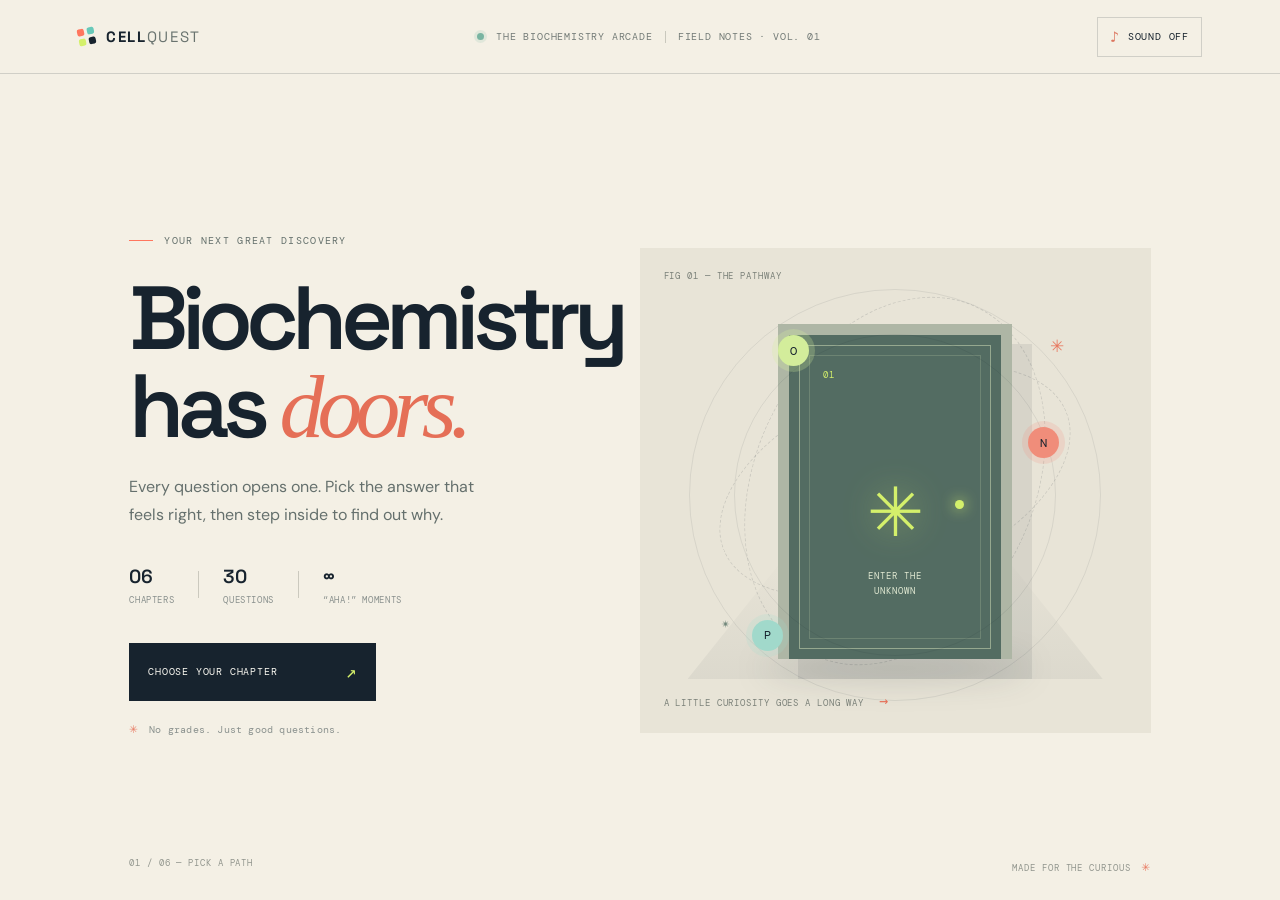
==== index.html @ 9576cbdf "Save source and v2 conversation for issue #2 Run: 42951368210 Generation: 42951368210-1794368423934" ====
<!doctype html>
<html lang="en">
<head>
  <meta charset="utf-8">
  <meta name="viewport" content="width=device-width, initial-scale=1">
  <meta name="theme-color" content="#101a27">
  <link rel="icon" href="data:,">
  <meta name="description" content="A playful, door-by-door biochemistry adventure. Learn the why behind every answer.">
  <title>Cell Quest — Biochemistry, one door at a time</title>
  <link rel="preconnect" href="https://fonts.googleapis.com">
  <link rel="preconnect" href="https://fonts.gstatic.com" crossorigin>
  <link href="https://fonts.googleapis.com/css2?family=DM+Mono:wght@400;500&family=DM+Sans:wght@400;500;600;700;800&family=Space+Grotesk:wght@400;500;600;700&display=swap" rel="stylesheet">
  <link rel="stylesheet" href="styles.css">
</head>
<body>
  <div class="app-shell">
    <header class="topbar">
      <a class="brand" href="#" aria-label="Cell Quest home" id="home-link"><span class="brand-mark"><span></span><span></span><span></span><span></span></span><span>CELL<span class="brand-light">QUEST</span></span></a>
      <div class="top-meta"><span class="live-dot"></span><span>THE BIOCHEMISTRY ARCADE</span><span class="meta-divider"></span><span>FIELD NOTES · VOL. 01</span></div>
      <button class="sound-toggle" id="sound-toggle" aria-label="Toggle sound effects" title="Toggle sound effects"><span class="sound-icon">♪</span><span class="sound-label">SOUND OFF</span></button>
    </header>

    <main id="app">
      <section class="welcome-screen" id="welcome-screen">
        <div class="welcome-copy">
          <div class="eyebrow"><span class="eyebrow-line"></span> YOUR NEXT GREAT DISCOVERY</div>
          <h1>Biochemistry<br>has <span class="italic-word">doors.</span></h1>
          <p class="welcome-lede">Every question opens one. Pick the answer that feels right, then step inside to find out why.</p>
          <div class="welcome-facts"><div><strong>06</strong><span>CHAPTERS</span></div><i></i><div><strong>30</strong><span>QUESTIONS</span></div><i></i><div><strong>∞</strong><span>“AHA!” MOMENTS</span></div></div>
          <button class="primary-button" id="start-button"><span>CHOOSE YOUR CHAPTER</span><span class="button-arrow">↗</span></button>
          <div class="tiny-note"><span>✳</span> No grades. Just good questions.</div>
        </div>
        <div class="welcome-art" aria-label="Illustration of glowing biochemical doors">
          <div class="art-label art-label-top">FIG 01 — THE PATHWAY</div>
          <div class="orbit orbit-one"></div><div class="orbit orbit-two"></div><div class="molecule molecule-a">O</div><div class="molecule molecule-b">N</div><div class="molecule molecule-c">P</div>
          <div class="door-scene"><div class="scene-floor"></div><div class="hero-door"><div class="door-inner"><div class="door-panel"><span class="door-number">01</span><span class="door-glyph">✳</span><span class="door-caption">ENTER THE<br>UNKNOWN</span><span class="door-handle"></span></div></div></div><div class="door-shadow"></div></div>
          <div class="art-label art-label-bottom">A LITTLE CURIOSITY GOES A LONG WAY <span>→</span></div>
          <span class="art-star star-one">✳</span><span class="art-star star-two">✴</span>
        </div>
        <div class="welcome-footer"><span>01 / 06 — PICK A PATH</span><span>MADE FOR THE CURIOUS <span class="footer-spark">✳</span></span></div>
      </section>

      <section class="game-screen hidden" id="game-screen">
        <aside class="sidebar">
          <button class="back-button" id="back-button"><span>←</span> ALL CHAPTERS</button>
          <div class="chapter-label">YOUR CURRENT EXPEDITION</div>
          <div class="chapter-name" id="chapter-name">Foundations</div>
          <div class="chapter-index" id="chapter-index">CHAPTER 01</div>
          <div class="sidebar-rule"></div>
          <div class="progress-heading"><span>FIELD PROGRESS</span><span id="progress-count">01 / 05</span></div>
          <div class="progress-track"><div id="progress-fill"></div></div>
          <div class="progress-dots" id="progress-dots"></div>
          <div class="sidebar-bottom"><div class="streak-badge"><span class="streak-icon">✳</span><div><span class="streak-number" id="streak-count">0</span><span class="streak-caption">DOOR STREAK</span></div></div><div class="sidebar-tip"><span class="tip-star">✦</span><p>Wrong turns are still part of the map.</p></div><div class="chapter-switch"><span>CHANGE CHAPTER</span><button id="chapter-switch-button">↗</button></div></div>
        </aside>

        <div class="game-main">
          <div class="game-topline"><div><span class="breadcrumb-muted">EXPEDITION</span><span class="crumb-slash">/</span><span id="crumb-chapter">FOUNDATIONS</span></div><div class="score-pill"><span class="score-star">✳</span><span id="score-count">0</span><span class="score-label">DISCOVERIES</span></div></div>
          <div class="question-area">
            <div class="question-kicker"><span class="question-number" id="question-number">QUESTION 01</span><span class="kicker-dash"></span><span class="question-topic" id="question-topic">THE BUILDING BLOCKS</span></div>
            <h2 class="question-text" id="question-text"></h2>
            <div class="instruction"><span class="instruction-icon">↳</span> Pick a door. The answer is waiting inside.</div>
          </div>
          <div class="doors-grid" id="doors-grid"></div>
          <div class="game-foot"><span>TRUST YOUR INSTINCTS. THEN LEARN THE WHY.</span><span>◈ &nbsp; BIOCHEMISTRY, UNLOCKED</span></div>
        </div>
      </section>

      <section class="chapter-screen hidden" id="chapter-screen">
        <div class="chapter-screen-head"><button class="back-button" id="home-button"><span>←</span> BACK TO HOME</button><div class="eyebrow"><span class="eyebrow-line"></span> SIX PATHWAYS INTO THE CELL</div><h2>Where to<br><span class="italic-word">begin?</span></h2><p>Choose a chapter. Every door has something to teach you.</p></div>
        <div class="chapter-grid" id="chapter-grid"></div>
        <div class="chapter-screen-footer"><span>01—06 / YOUR BIOCHEMISTRY FIELD GUIDE</span><span>✳ TAKE THE SCENIC ROUTE</span></div>
      </section>

      <div class="modal-backdrop hidden" id="feedback-modal" role="dialog" aria-modal="true" aria-labelledby="feedback-title">
        <div class="feedback-card" id="feedback-card">
          <div class="feedback-top"><span class="feedback-status" id="feedback-status">DOOR OPENED</span><button class="modal-close" id="modal-close" aria-label="Close explanation">×</button></div>
          <div class="feedback-symbol" id="feedback-symbol">✳</div>
          <div class="feedback-choice" id="feedback-choice"></div>
          <h2 id="feedback-title">You found it.</h2>
          <p class="feedback-explanation" id="feedback-explanation"></p>
          <div class="analogy-box hidden" id="analogy-box"><div class="analogy-heading"><span>✎</span> MAKE IT MAKE SENSE</div><p id="analogy-prompt">Before you move on, connect this idea to something you already know.</p><label for="analogy-input">YOUR ANALOGY</label><textarea id="analogy-input" rows="3" maxlength="280" placeholder="It's a little like…" autocomplete="off"></textarea><div class="analogy-bottom"><span id="analogy-hint">A comparison in your own words (at least 12 characters).</span><span id="char-count">0 / 280</span></div><div class="analogy-error hidden" id="analogy-error">Add a little more detail to your analogy before continuing.</div><button class="analogy-submit" id="analogy-submit">LOCK IN MY ANALOGY <span>↗</span></button></div>
          <div class="feedback-actions" id="feedback-actions"><button class="continue-button" id="continue-button">NEXT QUESTION <span>→</span></button><button class="review-button" id="review-button">REVISIT THIS QUESTION</button></div>
        </div>
      </div>
      <section class="complete-screen hidden" id="complete-screen"><div class="complete-card"><div class="complete-ornament">✳</div><div class="eyebrow"><span class="eyebrow-line"></span> EXPEDITION COMPLETE</div><h2>Look at you,<br><span class="italic-word">cell explorer.</span></h2><p id="complete-message">You made it through every door.</p><div class="complete-stats"><div><strong id="final-score">0/5</strong><span>FIRST-TRY FINDS</span></div><i></i><div><strong id="final-streak">0</strong><span>BEST STREAK</span></div></div><button class="primary-button" id="replay-button"><span>EXPLORE THIS CHAPTER AGAIN</span><span class="button-arrow">↗</span></button><button class="review-button complete-chapters" id="complete-chapters">PICK ANOTHER CHAPTER</button></div><div class="complete-decoration"><div class="complete-ring ring-a"></div><div class="complete-ring ring-b"></div><span>ATP</span><span>H₂O</span><span>✦</span></div></section>
    </main>
  </div>
  <script src="game.js"></script>
</body>
</html>
---- styles.css ----
@import url('https://fonts.googleapis.com/css2?family=DM+Mono:wght@400;500&family=DM+Sans:wght@400;500;600;700;800&family=Space+Grotesk:wght@400;500;600;700&display=swap');
:root{--ink:#17232e;--navy:#101a27;--cream:#f4f0e5;--paper:#fbf9f2;--muted:#8a918e;--lime:#d4f06b;--coral:#ff765e;--teal:#68c9b9;--line:rgba(23,35,46,.16);--mono:'DM Mono',monospace;--display:'Space Grotesk',sans-serif;--body:'DM Sans',sans-serif}
*{box-sizing:border-box}html{min-height:100%;background:var(--navy)}body{margin:0;min-height:100vh;background:var(--cream);color:var(--ink);font-family:var(--body);-webkit-font-smoothing:antialiased}.app-shell{max-width:1600px;min-height:100vh;margin:0 auto;background:var(--cream);overflow:hidden;position:relative}.topbar{height:74px;padding:0 6.1%;display:flex;align-items:center;justify-content:space-between;border-bottom:1px solid var(--line);position:relative;z-index:4}.brand{display:flex;align-items:center;gap:11px;text-decoration:none;color:var(--ink);font:700 15px var(--display);letter-spacing:.11em}.brand-light{font-weight:400;color:#69736f}.brand-mark{display:grid;grid-template-columns:repeat(2,7px);grid-template-rows:repeat(2,7px);gap:3px;transform:rotate(-12deg)}.brand-mark span{background:var(--coral);border-radius:2px}.brand-mark span:nth-child(2){background:var(--teal)}.brand-mark span:nth-child(3){background:var(--lime)}.brand-mark span:nth-child(4){background:var(--ink)}.top-meta,.sound-toggle{font:10px var(--mono);letter-spacing:.08em;color:#737b77}.top-meta{display:flex;align-items:center;gap:12px}.live-dot{height:7px;width:7px;border-radius:50%;background:#79b4a1;box-shadow:0 0 0 3px rgba(121,180,161,.16)}.meta-divider{height:12px;border-left:1px solid #c9c8bd}.sound-toggle{border:1px solid var(--line);background:transparent;padding:9px 12px;display:flex;gap:8px;align-items:center;color:var(--ink);cursor:pointer}.sound-icon{font-size:15px;color:#dc765f}.hidden{display:none!important}.welcome-screen{min-height:calc(100vh - 74px);padding:75px 10.1% 68px;display:grid;grid-template-columns:1fr 1.05fr;align-items:center;position:relative}.welcome-copy{padding:0 0 10px 0;z-index:2}.eyebrow{font:10px var(--mono);letter-spacing:.13em;color:#64706c;display:flex;align-items:center;gap:11px}.eyebrow-line{width:24px;border-top:1px solid var(--coral)}h1,.chapter-screen-head h2,.complete-card h2{font:600 clamp(56px,7vw,94px)/.98 var(--display);letter-spacing:-.075em;margin:28px 0 22px;color:var(--ink)}.italic-word{font-family:Georgia,serif;font-weight:400;font-style:italic;letter-spacing:-.075em;color:#e56f57}.welcome-lede{font-size:16px;line-height:1.75;color:#65706d;max-width:370px;margin:0 0 32px}.welcome-facts{display:flex;align-items:center;gap:24px;margin:35px 0 37px}.welcome-facts div{display:flex;flex-direction:column;gap:5px}.welcome-facts strong{font:600 19px var(--display);letter-spacing:-.04em}.welcome-facts span{font:9px var(--mono);letter-spacing:.07em;color:#8a918e}.welcome-facts i,.complete-stats i{height:27px;border-left:1px solid #cbc9be}.primary-button{display:flex;justify-content:space-between;align-items:center;gap:34px;background:var(--ink);color:var(--paper);border:0;min-width:247px;padding:17px 19px;font:10px var(--mono);letter-spacing:.08em;cursor:pointer;transition:background .2s,transform .2s}.primary-button:hover{background:#30434a;transform:translateY(-2px)}.button-arrow{font-size:18px;color:var(--lime)}.tiny-note{font:10px var(--mono);letter-spacing:.02em;color:#8a918e;margin-top:18px}.tiny-note span{color:#e77b64;font-size:14px;margin-right:5px}.welcome-art{height:485px;position:relative;background:#e8e4d7;margin-left:12px;overflow:hidden}.welcome-art:before,.welcome-art:after{content:'';position:absolute;border:1px solid rgba(23,35,46,.08);border-radius:50%;width:410px;height:410px;left:50%;top:51%;transform:translate(-50%,-50%)}.welcome-art:after{width:320px;height:320px}.art-label{position:absolute;font:9px var(--mono);letter-spacing:.1em;color:#7b8179;z-index:2}.art-label-top{top:22px;left:24px}.art-label-bottom{bottom:22px;left:24px}.art-label-bottom span{color:#e56f57;font-size:15px;padding-left:9px}.door-scene{position:absolute;inset:45px 30px 52px;display:flex;align-items:center;justify-content:center;perspective:900px}.scene-floor{position:absolute;bottom:2px;left:4%;right:4%;height:130px;background:linear-gradient(180deg,rgba(23,35,46,0),rgba(23,35,46,.06));clip-path:polygon(25% 0,75% 0,100% 100%,0 100%)}.hero-door{height:335px;width:234px;background:#aeb6a5;padding:11px 11px 0;position:relative;z-index:1;box-shadow:20px 20px 0 rgba(23,35,46,.08);transform:translateY(4px)}.door-inner{height:100%;padding:10px;background:#536c62}.door-panel{height:100%;border:1px solid rgba(226,237,196,.46);display:flex;align-items:center;flex-direction:column;position:relative;color:var(--lime);padding:23px}.door-panel:before{content:'';position:absolute;inset:9px;border:1px solid rgba(226,237,196,.18)}.door-number,.door-caption{font:9px var(--mono);letter-spacing:.12em;position:relative}.door-number{align-self:flex-start}.door-glyph{font:68px Georgia,serif;color:#d4f06b;margin:auto 0 16px;text-shadow:0 0 35px rgba(212,240,107,.46)}.door-caption{text-align:center;line-height:1.7;color:#e1e9d2;margin-bottom:25px}.door-handle{height:9px;width:9px;border-radius:50%;background:#d4f06b;position:absolute;right:26px;top:51%;box-shadow:0 0 14px #d4f06b}.door-shadow{position:absolute;z-index:0;height:20px;width:270px;bottom:3px;background:rgba(27,42,45,.2);filter:blur(16px);border-radius:50%}.orbit{position:absolute;border:1px dashed rgba(23,35,46,.13);width:370px;height:200px;border-radius:50%;left:50%;top:48%;transform:translate(-50%,-50%) rotate(-22deg)}.orbit-two{width:280px;height:385px;transform:translate(-50%,-50%) rotate(25deg)}.molecule{position:absolute;border-radius:50%;height:31px;width:31px;display:grid;place-items:center;font:12px var(--mono);color:var(--ink);z-index:2;background:#d3ed9b;box-shadow:0 0 0 6px rgba(211,237,155,.25)}.molecule-a{top:18%;left:27%}.molecule-b{right:18%;top:37%;background:#f08d7a;box-shadow:0 0 0 6px rgba(240,141,122,.19)}.molecule-c{bottom:17%;left:22%;background:#a1d9cb;box-shadow:0 0 0 6px rgba(161,217,203,.2)}.art-star{position:absolute;color:#e87860;font-size:17px}.star-one{right:17%;top:18%}.star-two{left:16%;bottom:21%;font-size:11px;color:#70867a}.welcome-footer{position:absolute;bottom:25px;left:10.1%;right:10.1%;display:flex;justify-content:space-between;color:#92968e;font:9px var(--mono);letter-spacing:.1em}.footer-spark{color:#e87860;font-size:14px;margin-left:5px}
/* chapter picker */
.chapter-screen{min-height:calc(100vh - 74px);padding:54px 10.1% 42px;position:relative}.chapter-screen-head .back-button{margin-bottom:30px}.chapter-screen-head h2{font-size:65px;margin:21px 0 12px}.chapter-screen-head>p{margin:0;color:#77807b;font-size:14px}.chapter-grid{display:grid;grid-template-columns:repeat(3,1fr);gap:13px;margin:39px 0 64px}.chapter-card{position:relative;text-align:left;border:1px solid #d5d3c8;background:#f9f7ef;padding:21px 20px 19px;min-height:158px;cursor:pointer;color:var(--ink);transition:transform .2s,border-color .2s,background .2s}.chapter-card:hover{transform:translateY(-4px);border-color:#87988a;background:white}.chapter-card-top{display:flex;justify-content:space-between;align-items:center;font:9px var(--mono);letter-spacing:.1em;color:#929890}.chapter-card-icon{height:29px;width:29px;display:grid;place-items:center;background:#e9e9d3;color:#526c60;border-radius:50%;font-size:15px}.chapter-card:nth-child(2n) .chapter-card-icon{background:#f3e0d8;color:#cb6e57}.chapter-card h3{font:600 19px var(--display);letter-spacing:-.04em;margin:17px 0 5px}.chapter-card p{font-size:11px;color:#858b83;margin:0}.chapter-card-arrow{position:absolute;right:18px;bottom:17px;font-size:17px;color:#dc765f}.chapter-screen-footer{position:absolute;bottom:23px;left:10.1%;right:10.1%;display:flex;justify-content:space-between;font:9px var(--mono);letter-spacing:.09em;color:#92968e}
/* gameplay */
.game-screen{min-height:calc(100vh - 74px);display:grid;grid-template-columns:242px 1fr}.sidebar{background:#e8e4d8;padding:26px 23px 20px 34px;display:flex;flex-direction:column;min-height:calc(100vh - 74px);position:relative}.back-button{display:flex;align-items:center;gap:9px;border:0;background:transparent;padding:0;color:#80867e;font:9px var(--mono);letter-spacing:.08em;cursor:pointer;width:max-content}.back-button:hover{color:var(--ink)}.back-button span{font-size:16px;color:#e2765f}.chapter-label{font:9px var(--mono);letter-spacing:.09em;color:#93978d;margin-top:57px}.chapter-name{font:600 24px/1.1 var(--display);letter-spacing:-.05em;margin-top:8px}.chapter-index{font:9px var(--mono);letter-spacing:.1em;color:#9a9e94;margin-top:9px}.sidebar-rule{border-top:1px solid #ceccc0;margin:29px 0 24px}.progress-heading{display:flex;justify-content:space-between;font:9px var(--mono);letter-spacing:.06em;color:#898f85}.progress-heading span:last-child{color:#39473e}.progress-track{height:4px;background:#d5d4c8;margin-top:13px;overflow:hidden}.progress-track>div{height:100%;background:#81a189;width:20%;transition:width .35s}.progress-dots{display:flex;justify-content:space-between;margin-top:10px}.progress-dots span{height:5px;width:5px;border:1px solid #aeb1a6;border-radius:50%}.progress-dots span.done{background:#80a088;border-color:#80a088}.sidebar-bottom{margin-top:auto}.streak-badge{display:flex;align-items:center;gap:11px}.streak-icon{font-size:22px;color:#df775d}.streak-badge div{display:flex;align-items:baseline;gap:7px}.streak-number{font:600 18px var(--display)}.streak-caption{font:8px var(--mono);letter-spacing:.08em;color:#92968c}.sidebar-tip{background:#dedfd0;padding:13px 13px 12px;margin:19px 0 22px;display:flex;gap:10px;align-items:flex-start}.tip-star{color:#e4775d;font-size:15px}.sidebar-tip p{font-size:11px;line-height:1.55;color:#707a70;margin:0}.chapter-switch{padding-top:13px;border-top:1px solid #ceccc0;display:flex;justify-content:space-between;align-items:center;font:8px var(--mono);letter-spacing:.08em;color:#8c9188}.chapter-switch button{height:25px;width:25px;border:1px solid #c8c8bc;background:transparent;color:#db745e;cursor:pointer;font-size:15px}.game-main{padding:25px 6.7% 18px;display:flex;flex-direction:column;min-width:0}.game-topline{display:flex;justify-content:space-between;align-items:center;font:9px var(--mono);letter-spacing:.1em;color:#8e938a}.breadcrumb-muted{color:#a1a39a}.crumb-slash{margin:0 10px;color:#c5c3b9}.game-topline #crumb-chapter{color:#4d5b52}.score-pill{border:1px solid #d9d7cc;padding:8px 11px;display:flex;align-items:center;gap:6px;color:var(--ink)}.score-star{color:#df765e;font-size:12px}.score-label{font-size:8px;color:#8a9088;margin-left:3px}.question-area{margin:39px 0 22px}.question-kicker{display:flex;align-items:center;gap:10px;font:9px var(--mono);letter-spacing:.11em;color:#8c9389}.question-number{color:#df765e}.kicker-dash{width:20px;border-top:1px solid #c4c3b9}.question-text{font:600 clamp(24px,3vw,37px)/1.2 var(--display);letter-spacing:-.055em;max-width:700px;margin:14px 0 10px}.instruction{color:#8a9187;font-size:12px}.instruction-icon{font-size:17px;color:#d7735c;padding-right:6px}.doors-grid{display:grid;grid-template-columns:repeat(4,minmax(120px,1fr));gap:13px;margin:auto 0 22px;min-height:257px}.answer-door{border:1px solid #d6d3c8;background:#eeece2;position:relative;display:flex;flex-direction:column;align-items:center;padding:12px 9px 12px;cursor:pointer;color:var(--ink);text-align:center;transition:transform .18s,border .18s,background .18s;overflow:hidden}.answer-door:hover{transform:translateY(-5px);border-color:#799182;background:#e7e9dc}.answer-door:focus-visible,.chapter-card:focus-visible,.primary-button:focus-visible{outline:2px solid #55796a;outline-offset:3px}.door-number-small{align-self:flex-start;color:#999d92;font:9px var(--mono);letter-spacing:.08em;z-index:1}.door-arch{position:relative;margin:15px auto 0;width:min(100%,117px);height:160px;background:#d4d8c6;border:1px solid #aab5a1;border-bottom:0;border-radius:65px 65px 0 0;display:flex;justify-content:center;align-items:flex-start;transition:background .18s}.answer-door:nth-child(2) .door-arch{background:#ead6cb;border-color:#d8b8a8}.answer-door:nth-child(3) .door-arch{background:#c9ddd5;border-color:#a5c4b5}.answer-door:nth-child(4) .door-arch{background:#d8d4e4;border-color:#bbb4ce}.door-arch:before{content:'';position:absolute;left:8px;right:8px;top:8px;bottom:0;border:1px solid rgba(45,68,59,.18);border-bottom:0;border-radius:55px 55px 0 0}.door-arch:after{content:'';position:absolute;width:7px;height:7px;right:13px;top:56%;background:#7c927e;border-radius:50%}.answer-door:nth-child(2) .door-arch:after{background:#bb765f}.answer-door:nth-child(3) .door-arch:after{background:#548d7c}.answer-door:nth-child(4) .door-arch:after{background:#8c79a5}.door-glyph-small{font:32px Georgia,serif;margin-top:27px;color:#637c69}.answer-door:nth-child(2) .door-glyph-small{color:#c77a60}.answer-door:nth-child(3) .door-glyph-small{color:#4e8979}.answer-door:nth-child(4) .door-glyph-small{color:#82749b}.door-answer{font:600 12px/1.4 var(--body);letter-spacing:-.01em;max-width:140px;margin:12px 0 0;min-height:35px;z-index:1}.door-enter{position:absolute;bottom:8px;font:8px var(--mono);letter-spacing:.09em;color:#a1a398;opacity:0;transform:translateY(3px);transition:.18s}.answer-door:hover .door-enter{opacity:1;transform:translateY(0)}.game-foot{display:flex;justify-content:space-between;border-top:1px solid #d7d4c8;padding-top:13px;color:#989b91;font:8px var(--mono);letter-spacing:.09em}
/* feedback */
.modal-backdrop{position:fixed;inset:0;background:rgba(14,24,34,.68);z-index:10;display:flex;align-items:center;justify-content:center;padding:20px;backdrop-filter:blur(5px)}.feedback-card{background:var(--paper);width:min(510px,100%);max-height:92vh;overflow-y:auto;padding:27px 33px 28px;position:relative;box-shadow:0 22px 80px rgba(0,0,0,.24);animation:pop-in .25s ease-out}.feedback-card:before{content:'';position:absolute;left:0;top:0;width:4px;height:100%;background:var(--teal)}.feedback-card.is-wrong:before{background:var(--coral)}@keyframes pop-in{from{transform:translateY(12px);opacity:0}to{transform:translateY(0);opacity:1}}.feedback-top{display:flex;justify-content:space-between;align-items:center}.feedback-status{font:9px var(--mono);letter-spacing:.11em;color:#58947e}.is-wrong .feedback-status{color:#db765e}.modal-close{border:0;background:transparent;font-size:25px;color:#9da099;cursor:pointer}.feedback-symbol{font-size:31px;color:#63a68e;margin:16px 0 3px}.is-wrong .feedback-symbol{color:#e2775e}.feedback-choice{font:9px var(--mono);letter-spacing:.08em;color:#90958c}.feedback-card h2{font:600 32px var(--display);letter-spacing:-.055em;margin:8px 0 10px}.feedback-explanation{font-size:13px;line-height:1.7;color:#65716a;margin:0}.analogy-box{margin-top:20px;padding:15px;background:#f0ede2;border:1px solid #e0ddd0}.analogy-heading{font:9px var(--mono);letter-spacing:.1em;color:#dc765e}.analogy-heading span{font-size:15px;margin-right:5px}.analogy-box>p{font-size:11px;line-height:1.5;color:#777e75;margin:8px 0 13px}.analogy-box label{display:block;font:8px var(--mono);letter-spacing:.1em;color:#8d9187;margin-bottom:6px}.analogy-box textarea{resize:vertical;min-height:68px;width:100%;background:#fbfaf4;border:1px solid #d8d5ca;padding:10px;font:12px/1.5 var(--body);color:var(--ink);outline:none}.analogy-box textarea:focus{border-color:#759582}.analogy-bottom{display:flex;justify-content:space-between;margin-top:5px;color:#9a9d94;font:8px var(--mono)}.analogy-error{font-size:10px;color:#c35d4c;margin-top:7px}.analogy-submit{width:100%;margin-top:13px;background:var(--ink);color:white;border:0;padding:12px;text-align:left;display:flex;justify-content:space-between;font:9px var(--mono);letter-spacing:.08em;cursor:pointer}.analogy-submit span{color:var(--lime);font-size:15px}.feedback-actions{margin-top:22px;display:flex;align-items:center;justify-content:space-between;gap:12px}.continue-button{border:0;background:var(--ink);color:white;padding:13px 17px;font:9px var(--mono);letter-spacing:.08em;cursor:pointer}.continue-button span{color:var(--lime);font-size:14px;margin-left:12px}.review-button{border:0;background:transparent;color:#969a91;font:8px var(--mono);letter-spacing:.07em;cursor:pointer}.review-button:hover{color:#3f594d}
/* completion */
.complete-screen{min-height:calc(100vh - 74px);padding:40px 10%;display:flex;align-items:center;justify-content:center;position:relative;overflow:hidden}.complete-card{position:relative;z-index:1;text-align:center;max-width:500px}.complete-ornament{height:46px;width:46px;border:1px solid #c6d3a8;border-radius:50%;display:grid;place-items:center;color:#779474;margin:0 auto 25px;font-size:22px}.complete-card .eyebrow{justify-content:center}.complete-card h2{font-size:64px;margin:21px 0 13px}.complete-card>p{color:#78817a;font-size:14px}.complete-stats{display:flex;align-items:center;justify-content:center;gap:29px;margin:30px 0}.complete-stats div{display:flex;flex-direction:column;gap:6px}.complete-stats strong{font:600 25px var(--display)}.complete-stats span{font:8px var(--mono);letter-spacing:.08em;color:#92968e}.complete-stats i{height:34px}.complete-card .primary-button{margin:0 auto}.complete-chapters{margin-top:17px}.complete-decoration{position:absolute;inset:0;pointer-events:none;color:#b9c9b2}.complete-ring{position:absolute;border:1px solid rgba(113,148,123,.15);border-radius:50%;width:430px;height:430px;left:50%;top:50%;transform:translate(-50%,-50%)}.ring-b{width:580px;height:580px;border-style:dashed}.complete-decoration>span{position:absolute;font:11px var(--mono);color:#94a28e}.complete-decoration>span:nth-of-type(1){top:24%;left:25%}.complete-decoration>span:nth-of-type(2){right:24%;top:34%}.complete-decoration>span:nth-of-type(3){right:28%;bottom:22%;color:#e2775e}
@media(max-width:900px){.welcome-screen{padding-left:7%;padding-right:7%;grid-template-columns:.94fr 1fr}.welcome-art{height:420px}.topbar{padding:0 5%}.game-screen{grid-template-columns:205px 1fr}.sidebar{padding-left:23px;padding-right:18px}.game-main{padding-left:4%;padding-right:4%}.doors-grid{gap:8px}.door-arch{height:140px}.door-answer{font-size:11px}.chapter-screen{padding-left:7%;padding-right:7%}}
@media(max-width:650px){.topbar{height:60px;padding:0 19px}.top-meta{display:none}.brand{font-size:13px}.sound-toggle{padding:7px 9px}.welcome-screen{min-height:calc(100svh - 60px);padding:47px 23px 64px;display:flex;flex-direction:column;align-items:stretch;justify-content:center}.welcome-copy{padding:0}.eyebrow{font-size:8px}.welcome-copy h1{font-size:58px;margin:20px 0 14px}.welcome-lede{font-size:14px;margin-bottom:21px;max-width:350px}.welcome-facts{margin:22px 0;gap:17px}.welcome-facts strong{font-size:16px}.welcome-facts span{font-size:7px}.welcome-facts i{height:23px}.primary-button{min-width:230px;padding:15px}.tiny-note{margin-top:12px}.welcome-art{height:265px;margin:30px 0 0}.welcome-art:before{width:260px;height:260px}.welcome-art:after{width:210px;height:210px}.hero-door{height:190px;width:138px;padding:7px 7px 0;box-shadow:11px 11px 0 rgba(23,35,46,.08)}.door-inner{padding:6px}.door-panel{padding:12px}.door-number,.door-caption{font-size:6px}.door-glyph{font-size:39px;margin-bottom:7px}.door-caption{margin-bottom:13px}.door-handle{height:6px;width:6px;right:15px}.door-scene{inset:35px 20px 39px}.scene-floor{height:70px}.orbit{width:230px;height:140px}.orbit-two{height:230px;width:180px}.molecule{height:23px;width:23px;font-size:9px}.art-label{font-size:7px}.art-label-top{top:13px;left:14px}.art-label-bottom{bottom:13px;left:14px}.art-star{font-size:12px}.welcome-footer{left:23px;right:23px;bottom:17px;font-size:7px}.chapter-screen{min-height:calc(100svh - 60px);padding:27px 21px 55px}.chapter-screen-head .back-button{margin-bottom:24px}.chapter-screen-head h2{font-size:54px;margin:16px 0 9px}.chapter-screen-head>p{font-size:12px}.chapter-grid{grid-template-columns:repeat(2,1fr);gap:9px;margin:25px 0 40px}.chapter-card{padding:14px 13px;min-height:140px}.chapter-card h3{font-size:15px;margin:13px 0 5px;max-width:125px}.chapter-card p{font-size:10px;max-width:125px;line-height:1.4}.chapter-card-top{font-size:8px}.chapter-card-icon{height:25px;width:25px}.chapter-screen-footer{left:21px;right:21px;bottom:17px;font-size:7px}.game-screen{min-height:calc(100svh - 60px);display:flex;flex-direction:column}.sidebar{min-height:0;padding:12px 17px;background:#e8e4d8;display:grid;grid-template-columns:1fr auto;align-items:center;gap:5px 10px}.back-button{font-size:8px}.chapter-label{display:none}.chapter-name{font-size:17px;margin:0;grid-column:1;grid-row:2}.chapter-index{margin:0;font-size:8px;grid-column:1;grid-row:3}.sidebar-rule,.sidebar-tip,.chapter-switch,.sidebar-bottom{display:none}.progress-heading{grid-column:2;grid-row:1;gap:7px;font-size:7px}.progress-track{grid-column:2;grid-row:2;width:95px;margin:4px 0 0 auto}.progress-dots{display:none}.game-main{padding:17px 17px 14px;min-height:calc(100svh - 148px)}.game-topline{font-size:8px}.score-pill{padding:6px 8px}.question-area{margin:26px 0 17px}.question-text{font-size:27px;margin:11px 0 8px}.instruction{font-size:11px}.doors-grid{grid-template-columns:repeat(2,minmax(0,1fr));gap:9px;margin:0 auto 16px;width:100%;min-height:0}.answer-door{height:183px;padding:9px 8px}.door-arch{height:105px;width:92px;margin-top:8px}.door-glyph-small{font-size:24px;margin-top:19px}.door-answer{margin-top:8px;font-size:11px;min-height:31px}.door-enter{display:none}.game-foot{font-size:7px;padding-top:9px}.game-foot span:last-child{display:none}.complete-screen{min-height:calc(100svh - 60px);padding:30px 24px}.complete-card h2{font-size:53px}.feedback-card{padding:22px 22px 23px}.feedback-card h2{font-size:28px}.feedback-explanation{font-size:12px}.feedback-actions{margin-top:17px}.review-button{font-size:7px}}
@media(max-width:370px){.welcome-copy h1{font-size:51px}.welcome-facts{gap:11px}.welcome-facts span{font-size:6px}.chapter-grid{gap:7px}.chapter-card{padding:12px 10px}.question-text{font-size:24px}}
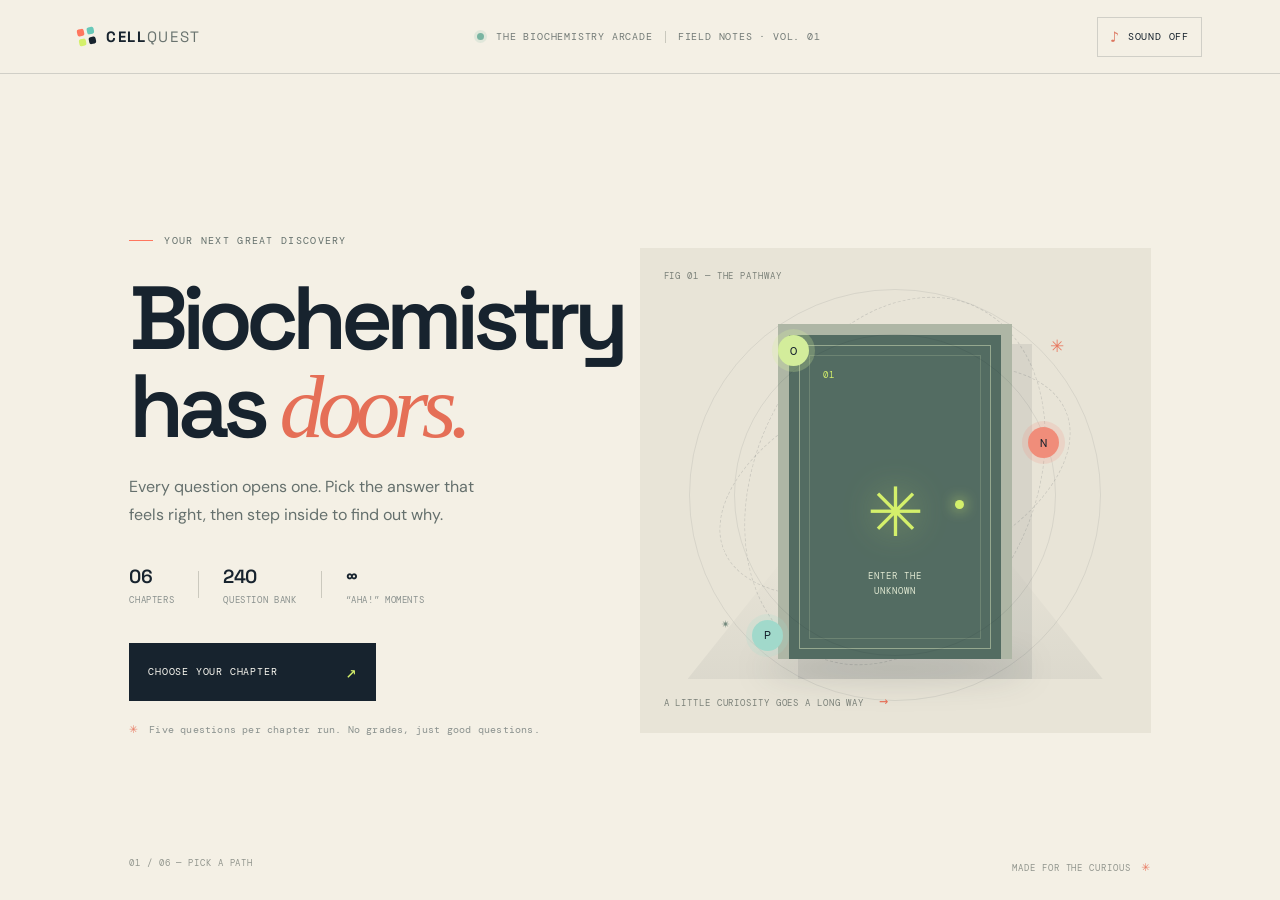
==== commit 497846d5: "Save source and v2 conversation for issue #4 Run: 43260061267 Generation: 43260061267-1794503170996" ====
--- a/index.html
+++ b/index.html
@@ -26,9 +26,9 @@
           <div class="eyebrow"><span class="eyebrow-line"></span> YOUR NEXT GREAT DISCOVERY</div>
           <h1>Biochemistry<br>has <span class="italic-word">doors.</span></h1>
           <p class="welcome-lede">Every question opens one. Pick the answer that feels right, then step inside to find out why.</p>
-          <div class="welcome-facts"><div><strong>06</strong><span>CHAPTERS</span></div><i></i><div><strong>30</strong><span>QUESTIONS</span></div><i></i><div><strong>∞</strong><span>“AHA!” MOMENTS</span></div></div>
+          <div class="welcome-facts"><div><strong>06</strong><span>CHAPTERS</span></div><i></i><div><strong>240</strong><span>QUESTION BANK</span></div><i></i><div><strong>∞</strong><span>“AHA!” MOMENTS</span></div></div>
           <button class="primary-button" id="start-button"><span>CHOOSE YOUR CHAPTER</span><span class="button-arrow">↗</span></button>
-          <div class="tiny-note"><span>✳</span> No grades. Just good questions.</div>
+          <div class="tiny-note"><span>✳</span> Five questions per chapter run. No grades, just good questions.</div>
         </div>
         <div class="welcome-art" aria-label="Illustration of glowing biochemical doors">
           <div class="art-label art-label-top">FIG 01 — THE PATHWAY</div>
@@ -78,13 +78,15 @@
           <div class="feedback-choice" id="feedback-choice"></div>
           <h2 id="feedback-title">You found it.</h2>
           <p class="feedback-explanation" id="feedback-explanation"></p>
-          <div class="analogy-box hidden" id="analogy-box"><div class="analogy-heading"><span>✎</span> MAKE IT MAKE SENSE</div><p id="analogy-prompt">Before you move on, connect this idea to something you already know.</p><label for="analogy-input">YOUR ANALOGY</label><textarea id="analogy-input" rows="3" maxlength="280" placeholder="It's a little like…" autocomplete="off"></textarea><div class="analogy-bottom"><span id="analogy-hint">A comparison in your own words (at least 12 characters).</span><span id="char-count">0 / 280</span></div><div class="analogy-error hidden" id="analogy-error">Add a little more detail to your analogy before continuing.</div><button class="analogy-submit" id="analogy-submit">LOCK IN MY ANALOGY <span>↗</span></button></div>
+          <div class="analogy-review hidden" id="analogy-review" aria-live="polite"></div>
+          <div class="analogy-box hidden" id="analogy-box"><div class="analogy-heading"><span>✎</span> MAKE IT MAKE SENSE</div><p id="analogy-prompt">Connect the idea to something familiar. What maps to what—and where does the comparison stop matching?</p><label for="analogy-input">YOUR ANALOGY</label><textarea id="analogy-input" rows="3" maxlength="280" placeholder="It's a little like…" autocomplete="off"></textarea><div class="analogy-bottom"><span id="analogy-hint">A comparison in your own words (at least 12 characters).</span><span id="char-count">0 / 280</span></div><div class="analogy-error hidden" id="analogy-error">Add a little more detail to your analogy before continuing.</div><button class="analogy-submit" id="analogy-submit">LOCK IN MY ANALOGY <span>↗</span></button></div>
           <div class="feedback-actions" id="feedback-actions"><button class="continue-button" id="continue-button">NEXT QUESTION <span>→</span></button><button class="review-button" id="review-button">REVISIT THIS QUESTION</button></div>
         </div>
       </div>
       <section class="complete-screen hidden" id="complete-screen"><div class="complete-card"><div class="complete-ornament">✳</div><div class="eyebrow"><span class="eyebrow-line"></span> EXPEDITION COMPLETE</div><h2>Look at you,<br><span class="italic-word">cell explorer.</span></h2><p id="complete-message">You made it through every door.</p><div class="complete-stats"><div><strong id="final-score">0/5</strong><span>FIRST-TRY FINDS</span></div><i></i><div><strong id="final-streak">0</strong><span>BEST STREAK</span></div></div><button class="primary-button" id="replay-button"><span>EXPLORE THIS CHAPTER AGAIN</span><span class="button-arrow">↗</span></button><button class="review-button complete-chapters" id="complete-chapters">PICK ANOTHER CHAPTER</button></div><div class="complete-decoration"><div class="complete-ring ring-a"></div><div class="complete-ring ring-b"></div><span>ATP</span><span>H₂O</span><span>✦</span></div></section>
     </main>
   </div>
+  <script src="bank-a.js"></script>
   <script src="game.js"></script>
 </body>
 </html>
--- a/styles.css
+++ b/styles.css
@@ -6,7 +6,7 @@
 /* gameplay */
 .game-screen{min-height:calc(100vh - 74px);display:grid;grid-template-columns:242px 1fr}.sidebar{background:#e8e4d8;padding:26px 23px 20px 34px;display:flex;flex-direction:column;min-height:calc(100vh - 74px);position:relative}.back-button{display:flex;align-items:center;gap:9px;border:0;background:transparent;padding:0;color:#80867e;font:9px var(--mono);letter-spacing:.08em;cursor:pointer;width:max-content}.back-button:hover{color:var(--ink)}.back-button span{font-size:16px;color:#e2765f}.chapter-label{font:9px var(--mono);letter-spacing:.09em;color:#93978d;margin-top:57px}.chapter-name{font:600 24px/1.1 var(--display);letter-spacing:-.05em;margin-top:8px}.chapter-index{font:9px var(--mono);letter-spacing:.1em;color:#9a9e94;margin-top:9px}.sidebar-rule{border-top:1px solid #ceccc0;margin:29px 0 24px}.progress-heading{display:flex;justify-content:space-between;font:9px var(--mono);letter-spacing:.06em;color:#898f85}.progress-heading span:last-child{color:#39473e}.progress-track{height:4px;background:#d5d4c8;margin-top:13px;overflow:hidden}.progress-track>div{height:100%;background:#81a189;width:20%;transition:width .35s}.progress-dots{display:flex;justify-content:space-between;margin-top:10px}.progress-dots span{height:5px;width:5px;border:1px solid #aeb1a6;border-radius:50%}.progress-dots span.done{background:#80a088;border-color:#80a088}.sidebar-bottom{margin-top:auto}.streak-badge{display:flex;align-items:center;gap:11px}.streak-icon{font-size:22px;color:#df775d}.streak-badge div{display:flex;align-items:baseline;gap:7px}.streak-number{font:600 18px var(--display)}.streak-caption{font:8px var(--mono);letter-spacing:.08em;color:#92968c}.sidebar-tip{background:#dedfd0;padding:13px 13px 12px;margin:19px 0 22px;display:flex;gap:10px;align-items:flex-start}.tip-star{color:#e4775d;font-size:15px}.sidebar-tip p{font-size:11px;line-height:1.55;color:#707a70;margin:0}.chapter-switch{padding-top:13px;border-top:1px solid #ceccc0;display:flex;justify-content:space-between;align-items:center;font:8px var(--mono);letter-spacing:.08em;color:#8c9188}.chapter-switch button{height:25px;width:25px;border:1px solid #c8c8bc;background:transparent;color:#db745e;cursor:pointer;font-size:15px}.game-main{padding:25px 6.7% 18px;display:flex;flex-direction:column;min-width:0}.game-topline{display:flex;justify-content:space-between;align-items:center;font:9px var(--mono);letter-spacing:.1em;color:#8e938a}.breadcrumb-muted{color:#a1a39a}.crumb-slash{margin:0 10px;color:#c5c3b9}.game-topline #crumb-chapter{color:#4d5b52}.score-pill{border:1px solid #d9d7cc;padding:8px 11px;display:flex;align-items:center;gap:6px;color:var(--ink)}.score-star{color:#df765e;font-size:12px}.score-label{font-size:8px;color:#8a9088;margin-left:3px}.question-area{margin:39px 0 22px}.question-kicker{display:flex;align-items:center;gap:10px;font:9px var(--mono);letter-spacing:.11em;color:#8c9389}.question-number{color:#df765e}.kicker-dash{width:20px;border-top:1px solid #c4c3b9}.question-text{font:600 clamp(24px,3vw,37px)/1.2 var(--display);letter-spacing:-.055em;max-width:700px;margin:14px 0 10px}.instruction{color:#8a9187;font-size:12px}.instruction-icon{font-size:17px;color:#d7735c;padding-right:6px}.doors-grid{display:grid;grid-template-columns:repeat(4,minmax(120px,1fr));gap:13px;margin:auto 0 22px;min-height:257px}.answer-door{border:1px solid #d6d3c8;background:#eeece2;position:relative;display:flex;flex-direction:column;align-items:center;padding:12px 9px 12px;cursor:pointer;color:var(--ink);text-align:center;transition:transform .18s,border .18s,background .18s;overflow:hidden}.answer-door:hover{transform:translateY(-5px);border-color:#799182;background:#e7e9dc}.answer-door:focus-visible,.chapter-card:focus-visible,.primary-button:focus-visible{outline:2px solid #55796a;outline-offset:3px}.door-number-small{align-self:flex-start;color:#999d92;font:9px var(--mono);letter-spacing:.08em;z-index:1}.door-arch{position:relative;margin:15px auto 0;width:min(100%,117px);height:160px;background:#d4d8c6;border:1px solid #aab5a1;border-bottom:0;border-radius:65px 65px 0 0;display:flex;justify-content:center;align-items:flex-start;transition:background .18s}.answer-door:nth-child(2) .door-arch{background:#ead6cb;border-color:#d8b8a8}.answer-door:nth-child(3) .door-arch{background:#c9ddd5;border-color:#a5c4b5}.answer-door:nth-child(4) .door-arch{background:#d8d4e4;border-color:#bbb4ce}.door-arch:before{content:'';position:absolute;left:8px;right:8px;top:8px;bottom:0;border:1px solid rgba(45,68,59,.18);border-bottom:0;border-radius:55px 55px 0 0}.door-arch:after{content:'';position:absolute;width:7px;height:7px;right:13px;top:56%;background:#7c927e;border-radius:50%}.answer-door:nth-child(2) .door-arch:after{background:#bb765f}.answer-door:nth-child(3) .door-arch:after{background:#548d7c}.answer-door:nth-child(4) .door-arch:after{background:#8c79a5}.door-glyph-small{font:32px Georgia,serif;margin-top:27px;color:#637c69}.answer-door:nth-child(2) .door-glyph-small{color:#c77a60}.answer-door:nth-child(3) .door-glyph-small{color:#4e8979}.answer-door:nth-child(4) .door-glyph-small{color:#82749b}.door-answer{font:600 12px/1.4 var(--body);letter-spacing:-.01em;max-width:140px;margin:12px 0 0;min-height:35px;z-index:1}.door-enter{position:absolute;bottom:8px;font:8px var(--mono);letter-spacing:.09em;color:#a1a398;opacity:0;transform:translateY(3px);transition:.18s}.answer-door:hover .door-enter{opacity:1;transform:translateY(0)}.game-foot{display:flex;justify-content:space-between;border-top:1px solid #d7d4c8;padding-top:13px;color:#989b91;font:8px var(--mono);letter-spacing:.09em}
 /* feedback */
-.modal-backdrop{position:fixed;inset:0;background:rgba(14,24,34,.68);z-index:10;display:flex;align-items:center;justify-content:center;padding:20px;backdrop-filter:blur(5px)}.feedback-card{background:var(--paper);width:min(510px,100%);max-height:92vh;overflow-y:auto;padding:27px 33px 28px;position:relative;box-shadow:0 22px 80px rgba(0,0,0,.24);animation:pop-in .25s ease-out}.feedback-card:before{content:'';position:absolute;left:0;top:0;width:4px;height:100%;background:var(--teal)}.feedback-card.is-wrong:before{background:var(--coral)}@keyframes pop-in{from{transform:translateY(12px);opacity:0}to{transform:translateY(0);opacity:1}}.feedback-top{display:flex;justify-content:space-between;align-items:center}.feedback-status{font:9px var(--mono);letter-spacing:.11em;color:#58947e}.is-wrong .feedback-status{color:#db765e}.modal-close{border:0;background:transparent;font-size:25px;color:#9da099;cursor:pointer}.feedback-symbol{font-size:31px;color:#63a68e;margin:16px 0 3px}.is-wrong .feedback-symbol{color:#e2775e}.feedback-choice{font:9px var(--mono);letter-spacing:.08em;color:#90958c}.feedback-card h2{font:600 32px var(--display);letter-spacing:-.055em;margin:8px 0 10px}.feedback-explanation{font-size:13px;line-height:1.7;color:#65716a;margin:0}.analogy-box{margin-top:20px;padding:15px;background:#f0ede2;border:1px solid #e0ddd0}.analogy-heading{font:9px var(--mono);letter-spacing:.1em;color:#dc765e}.analogy-heading span{font-size:15px;margin-right:5px}.analogy-box>p{font-size:11px;line-height:1.5;color:#777e75;margin:8px 0 13px}.analogy-box label{display:block;font:8px var(--mono);letter-spacing:.1em;color:#8d9187;margin-bottom:6px}.analogy-box textarea{resize:vertical;min-height:68px;width:100%;background:#fbfaf4;border:1px solid #d8d5ca;padding:10px;font:12px/1.5 var(--body);color:var(--ink);outline:none}.analogy-box textarea:focus{border-color:#759582}.analogy-bottom{display:flex;justify-content:space-between;margin-top:5px;color:#9a9d94;font:8px var(--mono)}.analogy-error{font-size:10px;color:#c35d4c;margin-top:7px}.analogy-submit{width:100%;margin-top:13px;background:var(--ink);color:white;border:0;padding:12px;text-align:left;display:flex;justify-content:space-between;font:9px var(--mono);letter-spacing:.08em;cursor:pointer}.analogy-submit span{color:var(--lime);font-size:15px}.feedback-actions{margin-top:22px;display:flex;align-items:center;justify-content:space-between;gap:12px}.continue-button{border:0;background:var(--ink);color:white;padding:13px 17px;font:9px var(--mono);letter-spacing:.08em;cursor:pointer}.continue-button span{color:var(--lime);font-size:14px;margin-left:12px}.review-button{border:0;background:transparent;color:#969a91;font:8px var(--mono);letter-spacing:.07em;cursor:pointer}.review-button:hover{color:#3f594d}
+.modal-backdrop{position:fixed;inset:0;background:rgba(14,24,34,.68);z-index:10;display:flex;align-items:center;justify-content:center;padding:20px;backdrop-filter:blur(5px)}.feedback-card{background:var(--paper);width:min(510px,100%);max-height:92vh;overflow-y:auto;padding:27px 33px 28px;position:relative;box-shadow:0 22px 80px rgba(0,0,0,.24);animation:pop-in .25s ease-out}.feedback-card:before{content:'';position:absolute;left:0;top:0;width:4px;height:100%;background:var(--teal)}.feedback-card.is-wrong:before{background:var(--coral)}@keyframes pop-in{from{transform:translateY(12px);opacity:0}to{transform:translateY(0);opacity:1}}.feedback-top{display:flex;justify-content:space-between;align-items:center}.feedback-status{font:9px var(--mono);letter-spacing:.11em;color:#58947e}.is-wrong .feedback-status{color:#db765e}.modal-close{border:0;background:transparent;font-size:25px;color:#9da099;cursor:pointer}.feedback-symbol{font-size:31px;color:#63a68e;margin:16px 0 3px}.is-wrong .feedback-symbol{color:#e2775e}.feedback-choice{font:9px var(--mono);letter-spacing:.08em;color:#90958c}.feedback-card h2{font:600 32px var(--display);letter-spacing:-.055em;margin:8px 0 10px}.feedback-explanation{font-size:13px;line-height:1.7;color:#65716a;margin:0}.analogy-box{margin-top:20px;padding:15px;background:#f0ede2;border:1px solid #e0ddd0}.analogy-review{margin-top:17px;padding:14px 15px;background:#eef0e5;border-left:3px solid #81a189;color:#59685d;font-size:11px;line-height:1.6}.analogy-review p{margin:0 0 8px}.analogy-review p:last-child{margin-bottom:0}.analogy-review strong{color:#34483a;font-weight:700}.analogy-revise{margin-top:5px;border:0;background:transparent;padding:5px 0;color:#526c60;font:9px var(--mono);letter-spacing:.08em;text-decoration:underline;text-underline-offset:3px;cursor:pointer}.analogy-revise:hover{color:#263b30}.analogy-heading{font:9px var(--mono);letter-spacing:.1em;color:#dc765e}.analogy-heading span{font-size:15px;margin-right:5px}.analogy-box>p{font-size:11px;line-height:1.5;color:#777e75;margin:8px 0 13px}.analogy-box label{display:block;font:8px var(--mono);letter-spacing:.1em;color:#8d9187;margin-bottom:6px}.analogy-box textarea{resize:vertical;min-height:68px;width:100%;background:#fbfaf4;border:1px solid #d8d5ca;padding:10px;font:12px/1.5 var(--body);color:var(--ink);outline:none}.analogy-box textarea:focus{border-color:#759582}.analogy-bottom{display:flex;justify-content:space-between;margin-top:5px;color:#9a9d94;font:8px var(--mono)}.analogy-error{font-size:10px;color:#c35d4c;margin-top:7px}.analogy-submit{width:100%;margin-top:13px;background:var(--ink);color:white;border:0;padding:12px;text-align:left;display:flex;justify-content:space-between;font:9px var(--mono);letter-spacing:.08em;cursor:pointer}.analogy-submit span{color:var(--lime);font-size:15px}.feedback-actions{margin-top:22px;display:flex;align-items:center;justify-content:space-between;gap:12px}.continue-button{border:0;background:var(--ink);color:white;padding:13px 17px;font:9px var(--mono);letter-spacing:.08em;cursor:pointer}.continue-button span{color:var(--lime);font-size:14px;margin-left:12px}.review-button{border:0;background:transparent;color:#969a91;font:8px var(--mono);letter-spacing:.07em;cursor:pointer}.review-button:hover{color:#3f594d}
 /* completion */
 .complete-screen{min-height:calc(100vh - 74px);padding:40px 10%;display:flex;align-items:center;justify-content:center;position:relative;overflow:hidden}.complete-card{position:relative;z-index:1;text-align:center;max-width:500px}.complete-ornament{height:46px;width:46px;border:1px solid #c6d3a8;border-radius:50%;display:grid;place-items:center;color:#779474;margin:0 auto 25px;font-size:22px}.complete-card .eyebrow{justify-content:center}.complete-card h2{font-size:64px;margin:21px 0 13px}.complete-card>p{color:#78817a;font-size:14px}.complete-stats{display:flex;align-items:center;justify-content:center;gap:29px;margin:30px 0}.complete-stats div{display:flex;flex-direction:column;gap:6px}.complete-stats strong{font:600 25px var(--display)}.complete-stats span{font:8px var(--mono);letter-spacing:.08em;color:#92968e}.complete-stats i{height:34px}.complete-card .primary-button{margin:0 auto}.complete-chapters{margin-top:17px}.complete-decoration{position:absolute;inset:0;pointer-events:none;color:#b9c9b2}.complete-ring{position:absolute;border:1px solid rgba(113,148,123,.15);border-radius:50%;width:430px;height:430px;left:50%;top:50%;transform:translate(-50%,-50%)}.ring-b{width:580px;height:580px;border-style:dashed}.complete-decoration>span{position:absolute;font:11px var(--mono);color:#94a28e}.complete-decoration>span:nth-of-type(1){top:24%;left:25%}.complete-decoration>span:nth-of-type(2){right:24%;top:34%}.complete-decoration>span:nth-of-type(3){right:28%;bottom:22%;color:#e2775e}
 @media(max-width:900px){.welcome-screen{padding-left:7%;padding-right:7%;grid-template-columns:.94fr 1fr}.welcome-art{height:420px}.topbar{padding:0 5%}.game-screen{grid-template-columns:205px 1fr}.sidebar{padding-left:23px;padding-right:18px}.game-main{padding-left:4%;padding-right:4%}.doors-grid{gap:8px}.door-arch{height:140px}.door-answer{font-size:11px}.chapter-screen{padding-left:7%;padding-right:7%}}
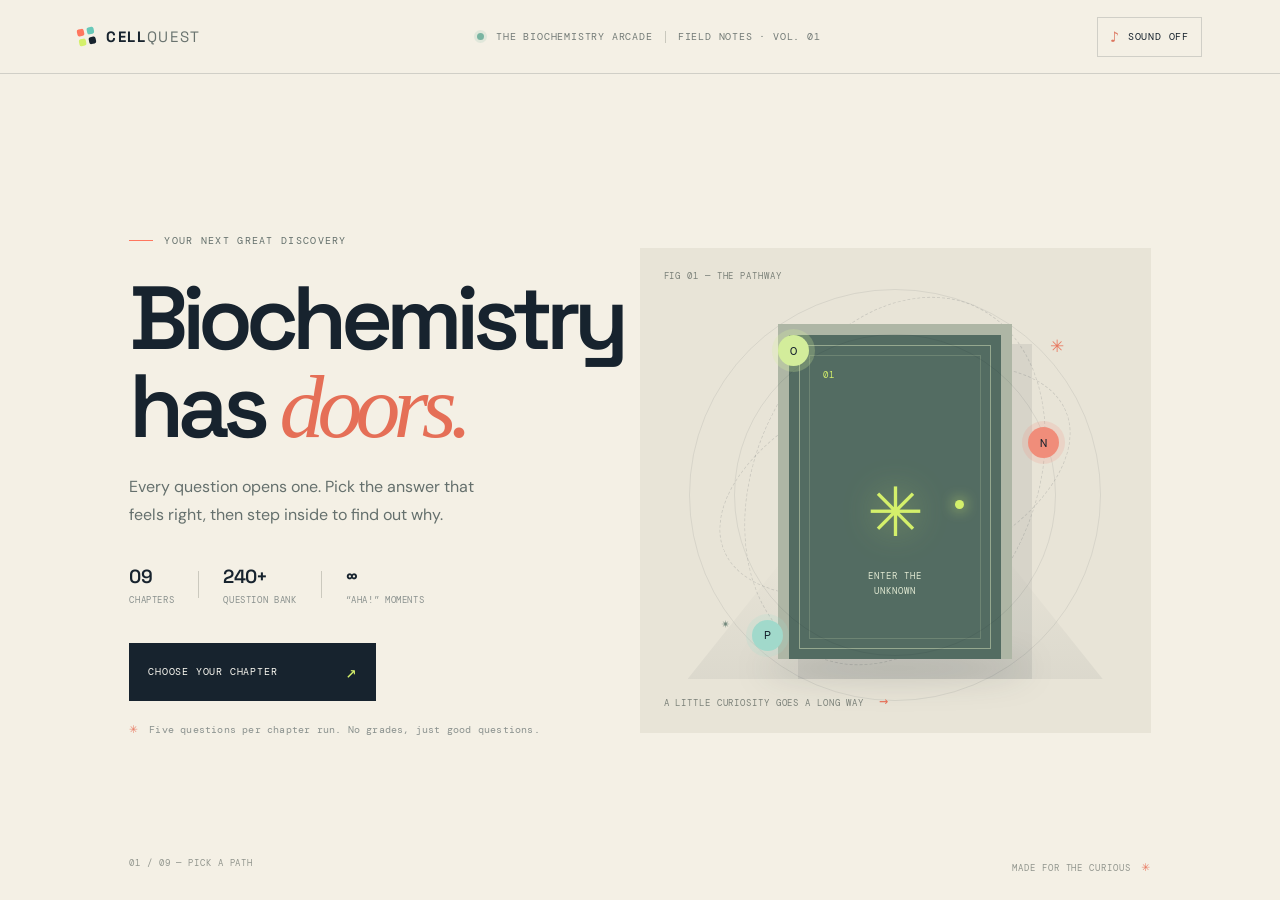
==== commit c2380ca4: "Save source and v2 conversation for issue #5 Run: 43611616676 Generation: 43611616676-1794671779606" ====
--- a/index.html
+++ b/index.html
@@ -26,7 +26,7 @@
           <div class="eyebrow"><span class="eyebrow-line"></span> YOUR NEXT GREAT DISCOVERY</div>
           <h1>Biochemistry<br>has <span class="italic-word">doors.</span></h1>
           <p class="welcome-lede">Every question opens one. Pick the answer that feels right, then step inside to find out why.</p>
-          <div class="welcome-facts"><div><strong>06</strong><span>CHAPTERS</span></div><i></i><div><strong>240</strong><span>QUESTION BANK</span></div><i></i><div><strong>∞</strong><span>“AHA!” MOMENTS</span></div></div>
+          <div class="welcome-facts"><div><strong>09</strong><span>CHAPTERS</span></div><i></i><div><strong>240+</strong><span>QUESTION BANK</span></div><i></i><div><strong>∞</strong><span>“AHA!” MOMENTS</span></div></div>
           <button class="primary-button" id="start-button"><span>CHOOSE YOUR CHAPTER</span><span class="button-arrow">↗</span></button>
           <div class="tiny-note"><span>✳</span> Five questions per chapter run. No grades, just good questions.</div>
         </div>
@@ -37,7 +37,7 @@
           <div class="art-label art-label-bottom">A LITTLE CURIOSITY GOES A LONG WAY <span>→</span></div>
           <span class="art-star star-one">✳</span><span class="art-star star-two">✴</span>
         </div>
-        <div class="welcome-footer"><span>01 / 06 — PICK A PATH</span><span>MADE FOR THE CURIOUS <span class="footer-spark">✳</span></span></div>
+        <div class="welcome-footer"><span>01 / 09 — PICK A PATH</span><span>MADE FOR THE CURIOUS <span class="footer-spark">✳</span></span></div>
       </section>
 
       <section class="game-screen hidden" id="game-screen">
@@ -66,9 +66,9 @@
       </section>
 
       <section class="chapter-screen hidden" id="chapter-screen">
-        <div class="chapter-screen-head"><button class="back-button" id="home-button"><span>←</span> BACK TO HOME</button><div class="eyebrow"><span class="eyebrow-line"></span> SIX PATHWAYS INTO THE CELL</div><h2>Where to<br><span class="italic-word">begin?</span></h2><p>Choose a chapter. Every door has something to teach you.</p></div>
+        <div class="chapter-screen-head"><button class="back-button" id="home-button"><span>←</span> BACK TO HOME</button><div class="eyebrow"><span class="eyebrow-line"></span> NINE PATHWAYS INTO THE CELL</div><h2>Where to<br><span class="italic-word">begin?</span></h2><p>Choose a chapter. Every door has something to teach you.</p></div>
         <div class="chapter-grid" id="chapter-grid"></div>
-        <div class="chapter-screen-footer"><span>01—06 / YOUR BIOCHEMISTRY FIELD GUIDE</span><span>✳ TAKE THE SCENIC ROUTE</span></div>
+        <div class="chapter-screen-footer"><span>01—09 / YOUR BIOCHEMISTRY FIELD GUIDE</span><span>✳ TAKE THE SCENIC ROUTE</span></div>
       </section>
 
       <div class="modal-backdrop hidden" id="feedback-modal" role="dialog" aria-modal="true" aria-labelledby="feedback-title">
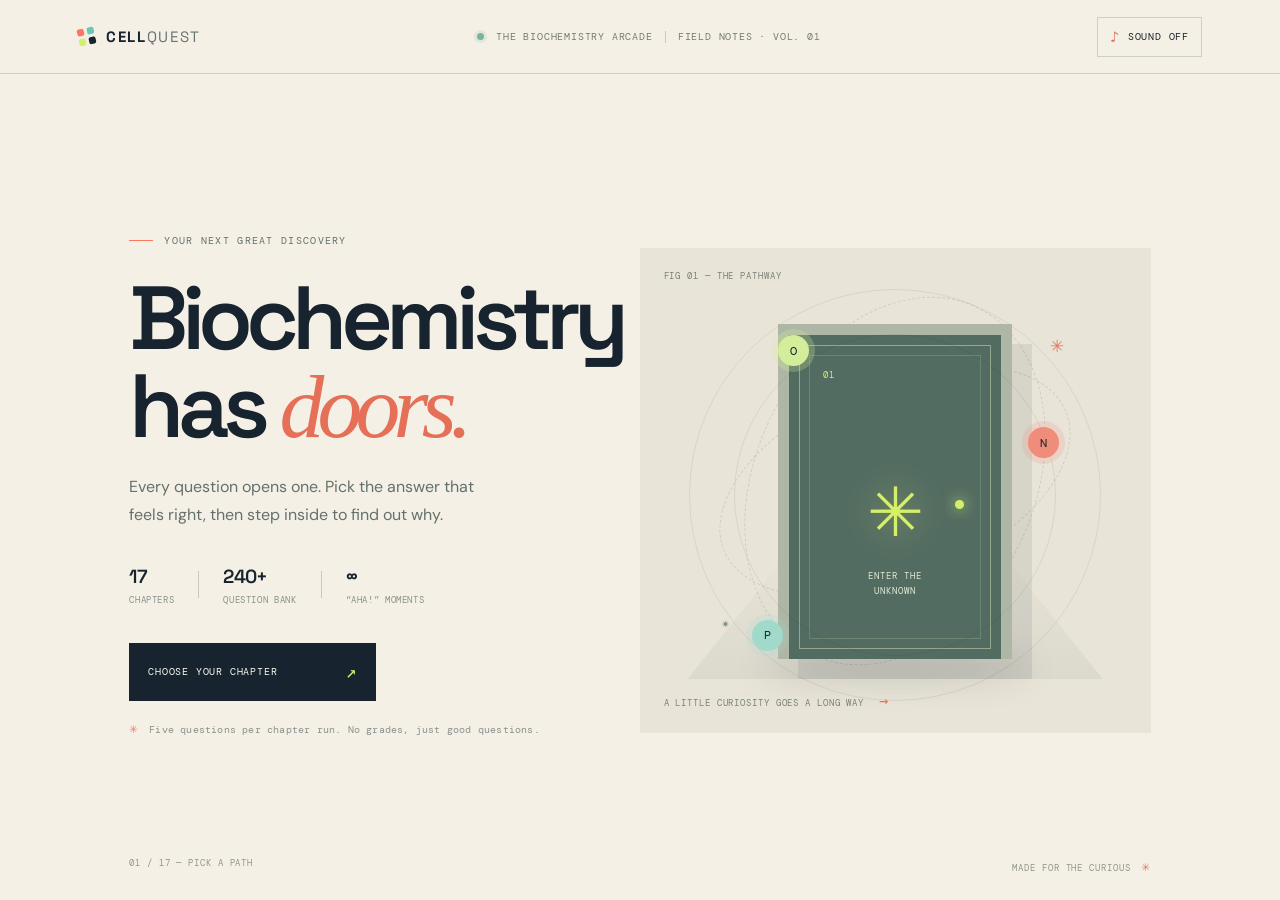
==== commit 4e330c44: "Save source and v2 conversation for issue #6 Run: 43642813602 Generation: 43642813602-1794692451515" ====
--- a/index.html
+++ b/index.html
@@ -26,7 +26,7 @@
           <div class="eyebrow"><span class="eyebrow-line"></span> YOUR NEXT GREAT DISCOVERY</div>
           <h1>Biochemistry<br>has <span class="italic-word">doors.</span></h1>
           <p class="welcome-lede">Every question opens one. Pick the answer that feels right, then step inside to find out why.</p>
-          <div class="welcome-facts"><div><strong>09</strong><span>CHAPTERS</span></div><i></i><div><strong>240+</strong><span>QUESTION BANK</span></div><i></i><div><strong>∞</strong><span>“AHA!” MOMENTS</span></div></div>
+          <div class="welcome-facts"><div><strong>17</strong><span>CHAPTERS</span></div><i></i><div><strong>240+</strong><span>QUESTION BANK</span></div><i></i><div><strong>∞</strong><span>“AHA!” MOMENTS</span></div></div>
           <button class="primary-button" id="start-button"><span>CHOOSE YOUR CHAPTER</span><span class="button-arrow">↗</span></button>
           <div class="tiny-note"><span>✳</span> Five questions per chapter run. No grades, just good questions.</div>
         </div>
@@ -37,7 +37,7 @@
           <div class="art-label art-label-bottom">A LITTLE CURIOSITY GOES A LONG WAY <span>→</span></div>
           <span class="art-star star-one">✳</span><span class="art-star star-two">✴</span>
         </div>
-        <div class="welcome-footer"><span>01 / 09 — PICK A PATH</span><span>MADE FOR THE CURIOUS <span class="footer-spark">✳</span></span></div>
+        <div class="welcome-footer"><span>01 / 17 — PICK A PATH</span><span>MADE FOR THE CURIOUS <span class="footer-spark">✳</span></span></div>
       </section>
 
       <section class="game-screen hidden" id="game-screen">
@@ -66,9 +66,15 @@
       </section>
 
       <section class="chapter-screen hidden" id="chapter-screen">
-        <div class="chapter-screen-head"><button class="back-button" id="home-button"><span>←</span> BACK TO HOME</button><div class="eyebrow"><span class="eyebrow-line"></span> NINE PATHWAYS INTO THE CELL</div><h2>Where to<br><span class="italic-word">begin?</span></h2><p>Choose a chapter. Every door has something to teach you.</p></div>
+        <div class="chapter-screen-head"><button class="back-button" id="home-button"><span>←</span> BACK TO HOME</button><div class="eyebrow"><span class="eyebrow-line"></span> PATHWAYS INTO THE CELL</div><h2>Where to<br><span class="italic-word">begin?</span></h2><p>Choose a chapter, then choose how you want to learn.</p></div>
+        <div class="mode-picker" role="group" aria-label="Choose a learning mode">
+          <button class="mode-button is-active" data-mode="quiz" aria-pressed="true"><strong>Quick quiz</strong><span>Five questions</span></button>
+          <button class="mode-button" data-mode="explain" aria-pressed="false"><strong>Explain it</strong><span>Put answers in your words</span></button>
+          <button class="mode-button" data-mode="define" aria-pressed="false"><strong>Define terms</strong><span>Practice the word bank</span></button>
+          <button class="mode-button" data-mode="all" aria-pressed="false"><strong>Study all</strong><span>Every question in a chapter</span></button>
+        </div>
         <div class="chapter-grid" id="chapter-grid"></div>
-        <div class="chapter-screen-footer"><span>01—09 / YOUR BIOCHEMISTRY FIELD GUIDE</span><span>✳ TAKE THE SCENIC ROUTE</span></div>
+        <div class="chapter-screen-footer"><span id="chapter-count-note">YOUR BIOCHEMISTRY FIELD GUIDE</span><span>✳ TAKE THE SCENIC ROUTE</span></div>
       </section>
 
       <div class="modal-backdrop hidden" id="feedback-modal" role="dialog" aria-modal="true" aria-labelledby="feedback-title">
@@ -78,15 +84,20 @@
           <div class="feedback-choice" id="feedback-choice"></div>
           <h2 id="feedback-title">You found it.</h2>
           <p class="feedback-explanation" id="feedback-explanation"></p>
+          <div class="explain-box hidden" id="explain-box"><label for="explain-input">YOUR EXPLANATION</label><textarea id="explain-input" rows="3" maxlength="500" placeholder="Explain the key idea in your own words…" autocomplete="off"></textarea><div class="analogy-error hidden" id="explain-error">Write a little more before checking your explanation.</div><div class="explain-review hidden" id="explain-review" aria-live="polite"></div><button class="analogy-submit" id="explain-submit">CHECK MY EXPLANATION ↗</button></div>
           <div class="analogy-review hidden" id="analogy-review" aria-live="polite"></div>
           <div class="analogy-box hidden" id="analogy-box"><div class="analogy-heading"><span>✎</span> MAKE IT MAKE SENSE</div><p id="analogy-prompt">Connect the idea to something familiar. What maps to what—and where does the comparison stop matching?</p><label for="analogy-input">YOUR ANALOGY</label><textarea id="analogy-input" rows="3" maxlength="280" placeholder="It's a little like…" autocomplete="off"></textarea><div class="analogy-bottom"><span id="analogy-hint">A comparison in your own words (at least 12 characters).</span><span id="char-count">0 / 280</span></div><div class="analogy-error hidden" id="analogy-error">Add a little more detail to your analogy before continuing.</div><button class="analogy-submit" id="analogy-submit">LOCK IN MY ANALOGY <span>↗</span></button></div>
           <div class="feedback-actions" id="feedback-actions"><button class="continue-button" id="continue-button">NEXT QUESTION <span>→</span></button><button class="review-button" id="review-button">REVISIT THIS QUESTION</button></div>
         </div>
       </div>
+      <section class="word-practice hidden" id="word-practice-screen" aria-labelledby="practice-term"><button class="back-button" id="practice-back"><span>←</span> ALL CHAPTERS</button><div class="practice-card"><div class="eyebrow"><span class="eyebrow-line"></span> DEFINE IT IN YOUR OWN WORDS</div><div class="practice-progress" id="practice-progress">TERM 01 / 01</div><h2 id="practice-term"></h2><p>Write what you think this term means. Then reveal the field-guide definition and compare.</p><label for="definition-input">YOUR DEFINITION</label><textarea id="definition-input" rows="4" maxlength="500" placeholder="I think this means…"></textarea><div class="analogy-error hidden" id="definition-error">Add a little more detail before checking your definition.</div><div class="practice-actions"><button class="primary-button" id="definition-check"><span>CHECK MY DEFINITION</span><span class="button-arrow">↗</span></button><button class="review-button hidden" id="definition-next">NEXT TERM →</button></div><div class="definition-reveal hidden" id="definition-reveal" aria-live="polite"></div></div></section>
+
+      <div class="modal-backdrop hidden" id="word-bank-modal" role="dialog" aria-modal="true" aria-labelledby="word-bank-title"><div class="word-bank-card"><div class="feedback-top"><h2 id="word-bank-title">WORD BANK</h2><button class="modal-close" id="word-bank-close" aria-label="Close word bank">×</button></div><div id="word-bank-content"></div></div></div>
       <section class="complete-screen hidden" id="complete-screen"><div class="complete-card"><div class="complete-ornament">✳</div><div class="eyebrow"><span class="eyebrow-line"></span> EXPEDITION COMPLETE</div><h2>Look at you,<br><span class="italic-word">cell explorer.</span></h2><p id="complete-message">You made it through every door.</p><div class="complete-stats"><div><strong id="final-score">0/5</strong><span>FIRST-TRY FINDS</span></div><i></i><div><strong id="final-streak">0</strong><span>BEST STREAK</span></div></div><button class="primary-button" id="replay-button"><span>EXPLORE THIS CHAPTER AGAIN</span><span class="button-arrow">↗</span></button><button class="review-button complete-chapters" id="complete-chapters">PICK ANOTHER CHAPTER</button></div><div class="complete-decoration"><div class="complete-ring ring-a"></div><div class="complete-ring ring-b"></div><span>ATP</span><span>H₂O</span><span>✦</span></div></section>
     </main>
   </div>
   <script src="bank-a.js"></script>
+  <script src="learning-data.js"></script>
   <script src="game.js"></script>
 </body>
 </html>
--- a/styles.css
+++ b/styles.css
@@ -11,4 +11,7 @@
 .complete-screen{min-height:calc(100vh - 74px);padding:40px 10%;display:flex;align-items:center;justify-content:center;position:relative;overflow:hidden}.complete-card{position:relative;z-index:1;text-align:center;max-width:500px}.complete-ornament{height:46px;width:46px;border:1px solid #c6d3a8;border-radius:50%;display:grid;place-items:center;color:#779474;margin:0 auto 25px;font-size:22px}.complete-card .eyebrow{justify-content:center}.complete-card h2{font-size:64px;margin:21px 0 13px}.complete-card>p{color:#78817a;font-size:14px}.complete-stats{display:flex;align-items:center;justify-content:center;gap:29px;margin:30px 0}.complete-stats div{display:flex;flex-direction:column;gap:6px}.complete-stats strong{font:600 25px var(--display)}.complete-stats span{font:8px var(--mono);letter-spacing:.08em;color:#92968e}.complete-stats i{height:34px}.complete-card .primary-button{margin:0 auto}.complete-chapters{margin-top:17px}.complete-decoration{position:absolute;inset:0;pointer-events:none;color:#b9c9b2}.complete-ring{position:absolute;border:1px solid rgba(113,148,123,.15);border-radius:50%;width:430px;height:430px;left:50%;top:50%;transform:translate(-50%,-50%)}.ring-b{width:580px;height:580px;border-style:dashed}.complete-decoration>span{position:absolute;font:11px var(--mono);color:#94a28e}.complete-decoration>span:nth-of-type(1){top:24%;left:25%}.complete-decoration>span:nth-of-type(2){right:24%;top:34%}.complete-decoration>span:nth-of-type(3){right:28%;bottom:22%;color:#e2775e}
 @media(max-width:900px){.welcome-screen{padding-left:7%;padding-right:7%;grid-template-columns:.94fr 1fr}.welcome-art{height:420px}.topbar{padding:0 5%}.game-screen{grid-template-columns:205px 1fr}.sidebar{padding-left:23px;padding-right:18px}.game-main{padding-left:4%;padding-right:4%}.doors-grid{gap:8px}.door-arch{height:140px}.door-answer{font-size:11px}.chapter-screen{padding-left:7%;padding-right:7%}}
 @media(max-width:650px){.topbar{height:60px;padding:0 19px}.top-meta{display:none}.brand{font-size:13px}.sound-toggle{padding:7px 9px}.welcome-screen{min-height:calc(100svh - 60px);padding:47px 23px 64px;display:flex;flex-direction:column;align-items:stretch;justify-content:center}.welcome-copy{padding:0}.eyebrow{font-size:8px}.welcome-copy h1{font-size:58px;margin:20px 0 14px}.welcome-lede{font-size:14px;margin-bottom:21px;max-width:350px}.welcome-facts{margin:22px 0;gap:17px}.welcome-facts strong{font-size:16px}.welcome-facts span{font-size:7px}.welcome-facts i{height:23px}.primary-button{min-width:230px;padding:15px}.tiny-note{margin-top:12px}.welcome-art{height:265px;margin:30px 0 0}.welcome-art:before{width:260px;height:260px}.welcome-art:after{width:210px;height:210px}.hero-door{height:190px;width:138px;padding:7px 7px 0;box-shadow:11px 11px 0 rgba(23,35,46,.08)}.door-inner{padding:6px}.door-panel{padding:12px}.door-number,.door-caption{font-size:6px}.door-glyph{font-size:39px;margin-bottom:7px}.door-caption{margin-bottom:13px}.door-handle{height:6px;width:6px;right:15px}.door-scene{inset:35px 20px 39px}.scene-floor{height:70px}.orbit{width:230px;height:140px}.orbit-two{height:230px;width:180px}.molecule{height:23px;width:23px;font-size:9px}.art-label{font-size:7px}.art-label-top{top:13px;left:14px}.art-label-bottom{bottom:13px;left:14px}.art-star{font-size:12px}.welcome-footer{left:23px;right:23px;bottom:17px;font-size:7px}.chapter-screen{min-height:calc(100svh - 60px);padding:27px 21px 55px}.chapter-screen-head .back-button{margin-bottom:24px}.chapter-screen-head h2{font-size:54px;margin:16px 0 9px}.chapter-screen-head>p{font-size:12px}.chapter-grid{grid-template-columns:repeat(2,1fr);gap:9px;margin:25px 0 40px}.chapter-card{padding:14px 13px;min-height:140px}.chapter-card h3{font-size:15px;margin:13px 0 5px;max-width:125px}.chapter-card p{font-size:10px;max-width:125px;line-height:1.4}.chapter-card-top{font-size:8px}.chapter-card-icon{height:25px;width:25px}.chapter-screen-footer{left:21px;right:21px;bottom:17px;font-size:7px}.game-screen{min-height:calc(100svh - 60px);display:flex;flex-direction:column}.sidebar{min-height:0;padding:12px 17px;background:#e8e4d8;display:grid;grid-template-columns:1fr auto;align-items:center;gap:5px 10px}.back-button{font-size:8px}.chapter-label{display:none}.chapter-name{font-size:17px;margin:0;grid-column:1;grid-row:2}.chapter-index{margin:0;font-size:8px;grid-column:1;grid-row:3}.sidebar-rule,.sidebar-tip,.chapter-switch,.sidebar-bottom{display:none}.progress-heading{grid-column:2;grid-row:1;gap:7px;font-size:7px}.progress-track{grid-column:2;grid-row:2;width:95px;margin:4px 0 0 auto}.progress-dots{display:none}.game-main{padding:17px 17px 14px;min-height:calc(100svh - 148px)}.game-topline{font-size:8px}.score-pill{padding:6px 8px}.question-area{margin:26px 0 17px}.question-text{font-size:27px;margin:11px 0 8px}.instruction{font-size:11px}.doors-grid{grid-template-columns:repeat(2,minmax(0,1fr));gap:9px;margin:0 auto 16px;width:100%;min-height:0}.answer-door{height:183px;padding:9px 8px}.door-arch{height:105px;width:92px;margin-top:8px}.door-glyph-small{font-size:24px;margin-top:19px}.door-answer{margin-top:8px;font-size:11px;min-height:31px}.door-enter{display:none}.game-foot{font-size:7px;padding-top:9px}.game-foot span:last-child{display:none}.complete-screen{min-height:calc(100svh - 60px);padding:30px 24px}.complete-card h2{font-size:53px}.feedback-card{padding:22px 22px 23px}.feedback-card h2{font-size:28px}.feedback-explanation{font-size:12px}.feedback-actions{margin-top:17px}.review-button{font-size:7px}}
+/* Learning modes, chapter word banks, and self-assessment screens */
+.mode-picker{display:grid;grid-template-columns:repeat(4,minmax(0,1fr));gap:9px;margin:27px 0 0}.mode-button{min-height:64px;border:1px solid #d5d3c8;background:#f9f7ef;padding:11px 14px;text-align:left;color:var(--ink);cursor:pointer;display:flex;flex-direction:column;justify-content:center;gap:5px;transition:background .2s,border-color .2s}.mode-button strong{font:600 13px var(--display)}.mode-button span{font:9px var(--mono);color:#858b83}.mode-button:hover,.mode-button.is-active{background:#e8ead9;border-color:#94a58e}.mode-button.is-active{box-shadow:inset 3px 0 var(--teal)}.chapter-card-wrap{min-width:0}.chapter-card{width:100%;display:block}.word-bank-trigger{display:block;width:100%;border:1px solid #d5d3c8;border-top:0;background:#efede3;padding:9px 10px;color:#66736a;font:8px var(--mono);letter-spacing:.08em;text-align:left;cursor:pointer}.word-bank-trigger:hover{background:#e3e5d6;color:#34483a}.word-bank-card{width:min(650px,100%);max-height:88vh;overflow-y:auto;background:var(--paper);padding:24px 30px 28px;box-shadow:0 22px 80px rgba(0,0,0,.24)}.word-bank-card .feedback-top{margin-bottom:13px}.word-bank-card h2{font:600 23px var(--display);letter-spacing:-.04em;margin:0}.word-entry{padding:13px 0;border-top:1px solid #e3e0d5}.word-entry h3{font:600 15px var(--display);margin:0 0 5px;text-transform:capitalize}.word-entry p,.word-bank-empty{font-size:12px;line-height:1.6;color:#65716a;margin:0}.word-practice{min-height:calc(100vh - 74px);padding:50px 20px;display:flex;flex-direction:column;align-items:center}.word-practice>.back-button{align-self:flex-start;margin-left:max(0px,calc((100% - 720px)/2));margin-bottom:28px}.practice-card{width:min(720px,100%);background:var(--paper);border:1px solid #dedbce;padding:clamp(24px,5vw,48px);box-shadow:0 15px 50px rgba(23,35,46,.06)}.practice-progress{margin:28px 0 10px;font:10px var(--mono);letter-spacing:.1em;color:#838c81}.practice-card h2{font:600 clamp(34px,6vw,52px)/1.05 var(--display);letter-spacing:-.055em;margin:0 0 14px;text-transform:capitalize}.practice-card>p{font-size:13px;line-height:1.65;color:#69756d;margin:0 0 25px}.practice-card label,.explain-box label{display:block;margin-bottom:8px;font:9px var(--mono);letter-spacing:.1em;color:#68756b}.practice-card textarea,.explain-box textarea{width:100%;resize:vertical;min-height:100px;border:1px solid #d5d3c8;background:#fffefa;padding:12px;color:var(--ink);font:13px/1.6 var(--body);outline:none}.practice-card textarea:focus,.explain-box textarea:focus{border-color:#88a28e;box-shadow:0 0 0 3px rgba(104,201,185,.12)}.practice-actions{display:flex;align-items:center;gap:15px;margin-top:18px}.practice-actions .primary-button{margin:0}.definition-reveal,.explain-review{margin-top:16px;padding:14px 16px;background:#eef0e5;border-left:3px solid #81a189;color:#59685d;font-size:12px;line-height:1.65}.definition-reveal p,.explain-review p{margin:0 0 8px}.definition-reveal p:last-child,.explain-review p:last-child{margin-bottom:0}.explain-box{margin-top:18px}.explain-box .analogy-submit{margin-top:10px}.chapter-screen-footer{position:static;margin-top:22px;padding-top:13px;border-top:1px solid var(--line)}
+@media(max-width:760px){.mode-picker{grid-template-columns:repeat(2,minmax(0,1fr))}.chapter-grid{margin-bottom:25px}.chapter-screen-footer{gap:15px;font-size:8px}.word-practice{min-height:calc(100svh - 60px);padding:30px 18px}.word-practice>.back-button{margin-left:0}}
 @media(max-width:370px){.welcome-copy h1{font-size:51px}.welcome-facts{gap:11px}.welcome-facts span{font-size:6px}.chapter-grid{gap:7px}.chapter-card{padding:12px 10px}.question-text{font-size:24px}}
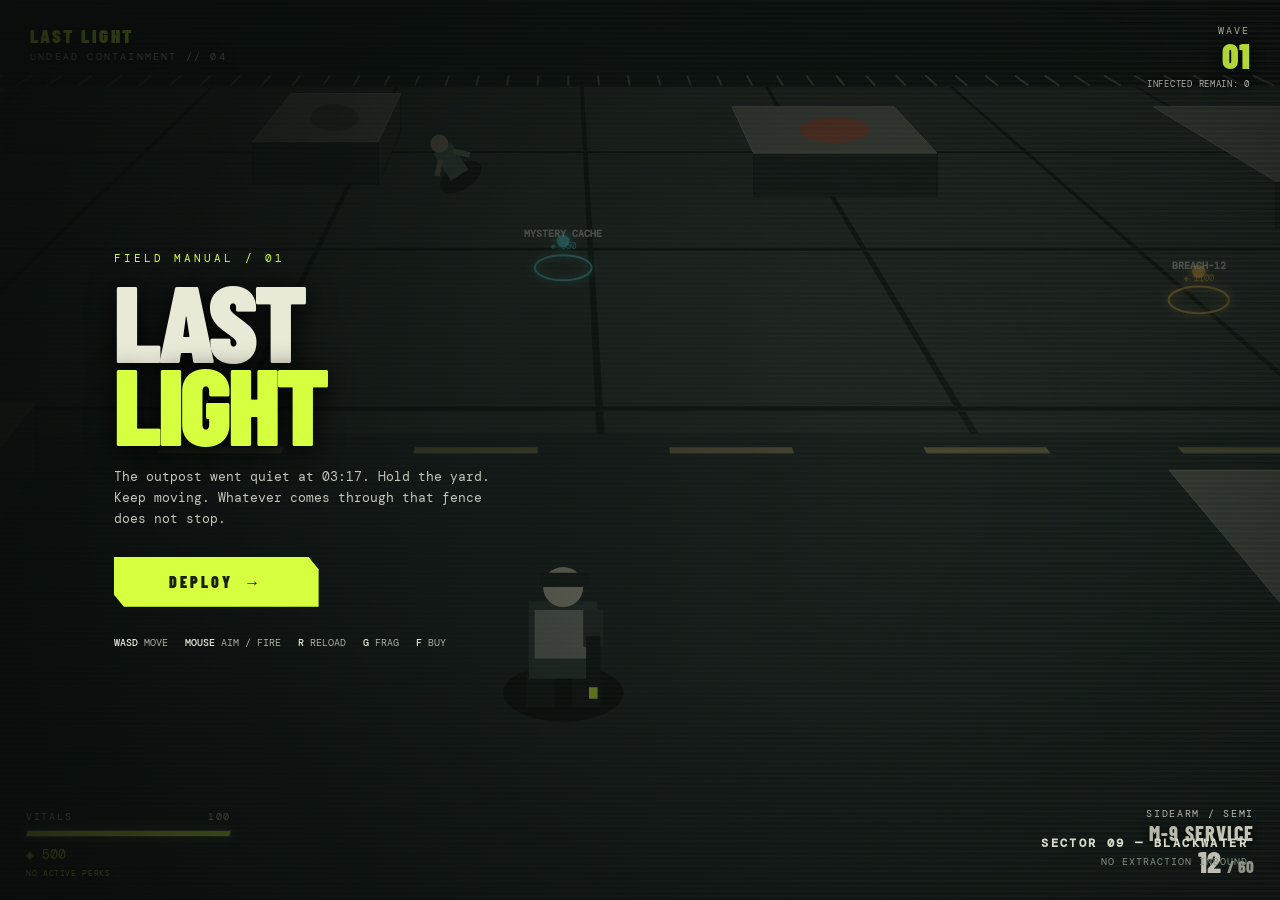
==== commit 6c0636b2: "Save source and v2 conversation for issue #7 Run: 43643004128 Generation: 43643004128-1794692679681" ====
--- a/index.html
+++ b/index.html
@@ -1,103 +1,65 @@
 <!doctype html>
-<html lang="en">
-<head>
-  <meta charset="utf-8">
-  <meta name="viewport" content="width=device-width, initial-scale=1">
-  <meta name="theme-color" content="#101a27">
-  <link rel="icon" href="data:,">
-  <meta name="description" content="A playful, door-by-door biochemistry adventure. Learn the why behind every answer.">
-  <title>Cell Quest — Biochemistry, one door at a time</title>
-  <link rel="preconnect" href="https://fonts.googleapis.com">
-  <link rel="preconnect" href="https://fonts.gstatic.com" crossorigin>
-  <link href="https://fonts.googleapis.com/css2?family=DM+Mono:wght@400;500&family=DM+Sans:wght@400;500;600;700;800&family=Space+Grotesk:wght@400;500;600;700&display=swap" rel="stylesheet">
-  <link rel="stylesheet" href="styles.css">
-</head>
-<body>
-  <div class="app-shell">
-    <header class="topbar">
-      <a class="brand" href="#" aria-label="Cell Quest home" id="home-link"><span class="brand-mark"><span></span><span></span><span></span><span></span></span><span>CELL<span class="brand-light">QUEST</span></span></a>
-      <div class="top-meta"><span class="live-dot"></span><span>THE BIOCHEMISTRY ARCADE</span><span class="meta-divider"></span><span>FIELD NOTES · VOL. 01</span></div>
-      <button class="sound-toggle" id="sound-toggle" aria-label="Toggle sound effects" title="Toggle sound effects"><span class="sound-icon">♪</span><span class="sound-label">SOUND OFF</span></button>
-    </header>
-
-    <main id="app">
-      <section class="welcome-screen" id="welcome-screen">
-        <div class="welcome-copy">
-          <div class="eyebrow"><span class="eyebrow-line"></span> YOUR NEXT GREAT DISCOVERY</div>
-          <h1>Biochemistry<br>has <span class="italic-word">doors.</span></h1>
-          <p class="welcome-lede">Every question opens one. Pick the answer that feels right, then step inside to find out why.</p>
-          <div class="welcome-facts"><div><strong>17</strong><span>CHAPTERS</span></div><i></i><div><strong>240+</strong><span>QUESTION BANK</span></div><i></i><div><strong>∞</strong><span>“AHA!” MOMENTS</span></div></div>
-          <button class="primary-button" id="start-button"><span>CHOOSE YOUR CHAPTER</span><span class="button-arrow">↗</span></button>
-          <div class="tiny-note"><span>✳</span> Five questions per chapter run. No grades, just good questions.</div>
-        </div>
-        <div class="welcome-art" aria-label="Illustration of glowing biochemical doors">
-          <div class="art-label art-label-top">FIG 01 — THE PATHWAY</div>
-          <div class="orbit orbit-one"></div><div class="orbit orbit-two"></div><div class="molecule molecule-a">O</div><div class="molecule molecule-b">N</div><div class="molecule molecule-c">P</div>
-          <div class="door-scene"><div class="scene-floor"></div><div class="hero-door"><div class="door-inner"><div class="door-panel"><span class="door-number">01</span><span class="door-glyph">✳</span><span class="door-caption">ENTER THE<br>UNKNOWN</span><span class="door-handle"></span></div></div></div><div class="door-shadow"></div></div>
-          <div class="art-label art-label-bottom">A LITTLE CURIOSITY GOES A LONG WAY <span>→</span></div>
-          <span class="art-star star-one">✳</span><span class="art-star star-two">✴</span>
-        </div>
-        <div class="welcome-footer"><span>01 / 17 — PICK A PATH</span><span>MADE FOR THE CURIOUS <span class="footer-spark">✳</span></span></div>
-      </section>
-
-      <section class="game-screen hidden" id="game-screen">
-        <aside class="sidebar">
-          <button class="back-button" id="back-button"><span>←</span> ALL CHAPTERS</button>
-          <div class="chapter-label">YOUR CURRENT EXPEDITION</div>
-          <div class="chapter-name" id="chapter-name">Foundations</div>
-          <div class="chapter-index" id="chapter-index">CHAPTER 01</div>
-          <div class="sidebar-rule"></div>
-          <div class="progress-heading"><span>FIELD PROGRESS</span><span id="progress-count">01 / 05</span></div>
-          <div class="progress-track"><div id="progress-fill"></div></div>
-          <div class="progress-dots" id="progress-dots"></div>
-          <div class="sidebar-bottom"><div class="streak-badge"><span class="streak-icon">✳</span><div><span class="streak-number" id="streak-count">0</span><span class="streak-caption">DOOR STREAK</span></div></div><div class="sidebar-tip"><span class="tip-star">✦</span><p>Wrong turns are still part of the map.</p></div><div class="chapter-switch"><span>CHANGE CHAPTER</span><button id="chapter-switch-button">↗</button></div></div>
-        </aside>
-
-        <div class="game-main">
-          <div class="game-topline"><div><span class="breadcrumb-muted">EXPEDITION</span><span class="crumb-slash">/</span><span id="crumb-chapter">FOUNDATIONS</span></div><div class="score-pill"><span class="score-star">✳</span><span id="score-count">0</span><span class="score-label">DISCOVERIES</span></div></div>
-          <div class="question-area">
-            <div class="question-kicker"><span class="question-number" id="question-number">QUESTION 01</span><span class="kicker-dash"></span><span class="question-topic" id="question-topic">THE BUILDING BLOCKS</span></div>
-            <h2 class="question-text" id="question-text"></h2>
-            <div class="instruction"><span class="instruction-icon">↳</span> Pick a door. The answer is waiting inside.</div>
-          </div>
-          <div class="doors-grid" id="doors-grid"></div>
-          <div class="game-foot"><span>TRUST YOUR INSTINCTS. THEN LEARN THE WHY.</span><span>◈ &nbsp; BIOCHEMISTRY, UNLOCKED</span></div>
-        </div>
-      </section>
-
-      <section class="chapter-screen hidden" id="chapter-screen">
-        <div class="chapter-screen-head"><button class="back-button" id="home-button"><span>←</span> BACK TO HOME</button><div class="eyebrow"><span class="eyebrow-line"></span> PATHWAYS INTO THE CELL</div><h2>Where to<br><span class="italic-word">begin?</span></h2><p>Choose a chapter, then choose how you want to learn.</p></div>
-        <div class="mode-picker" role="group" aria-label="Choose a learning mode">
-          <button class="mode-button is-active" data-mode="quiz" aria-pressed="true"><strong>Quick quiz</strong><span>Five questions</span></button>
-          <button class="mode-button" data-mode="explain" aria-pressed="false"><strong>Explain it</strong><span>Put answers in your words</span></button>
-          <button class="mode-button" data-mode="define" aria-pressed="false"><strong>Define terms</strong><span>Practice the word bank</span></button>
-          <button class="mode-button" data-mode="all" aria-pressed="false"><strong>Study all</strong><span>Every question in a chapter</span></button>
-        </div>
-        <div class="chapter-grid" id="chapter-grid"></div>
-        <div class="chapter-screen-footer"><span id="chapter-count-note">YOUR BIOCHEMISTRY FIELD GUIDE</span><span>✳ TAKE THE SCENIC ROUTE</span></div>
-      </section>
-
-      <div class="modal-backdrop hidden" id="feedback-modal" role="dialog" aria-modal="true" aria-labelledby="feedback-title">
-        <div class="feedback-card" id="feedback-card">
-          <div class="feedback-top"><span class="feedback-status" id="feedback-status">DOOR OPENED</span><button class="modal-close" id="modal-close" aria-label="Close explanation">×</button></div>
-          <div class="feedback-symbol" id="feedback-symbol">✳</div>
-          <div class="feedback-choice" id="feedback-choice"></div>
-          <h2 id="feedback-title">You found it.</h2>
-          <p class="feedback-explanation" id="feedback-explanation"></p>
-          <div class="explain-box hidden" id="explain-box"><label for="explain-input">YOUR EXPLANATION</label><textarea id="explain-input" rows="3" maxlength="500" placeholder="Explain the key idea in your own words…" autocomplete="off"></textarea><div class="analogy-error hidden" id="explain-error">Write a little more before checking your explanation.</div><div class="explain-review hidden" id="explain-review" aria-live="polite"></div><button class="analogy-submit" id="explain-submit">CHECK MY EXPLANATION ↗</button></div>
-          <div class="analogy-review hidden" id="analogy-review" aria-live="polite"></div>
-          <div class="analogy-box hidden" id="analogy-box"><div class="analogy-heading"><span>✎</span> MAKE IT MAKE SENSE</div><p id="analogy-prompt">Connect the idea to something familiar. What maps to what—and where does the comparison stop matching?</p><label for="analogy-input">YOUR ANALOGY</label><textarea id="analogy-input" rows="3" maxlength="280" placeholder="It's a little like…" autocomplete="off"></textarea><div class="analogy-bottom"><span id="analogy-hint">A comparison in your own words (at least 12 characters).</span><span id="char-count">0 / 280</span></div><div class="analogy-error hidden" id="analogy-error">Add a little more detail to your analogy before continuing.</div><button class="analogy-submit" id="analogy-submit">LOCK IN MY ANALOGY <span>↗</span></button></div>
-          <div class="feedback-actions" id="feedback-actions"><button class="continue-button" id="continue-button">NEXT QUESTION <span>→</span></button><button class="review-button" id="review-button">REVISIT THIS QUESTION</button></div>
-        </div>
-      </div>
-      <section class="word-practice hidden" id="word-practice-screen" aria-labelledby="practice-term"><button class="back-button" id="practice-back"><span>←</span> ALL CHAPTERS</button><div class="practice-card"><div class="eyebrow"><span class="eyebrow-line"></span> DEFINE IT IN YOUR OWN WORDS</div><div class="practice-progress" id="practice-progress">TERM 01 / 01</div><h2 id="practice-term"></h2><p>Write what you think this term means. Then reveal the field-guide definition and compare.</p><label for="definition-input">YOUR DEFINITION</label><textarea id="definition-input" rows="4" maxlength="500" placeholder="I think this means…"></textarea><div class="analogy-error hidden" id="definition-error">Add a little more detail before checking your definition.</div><div class="practice-actions"><button class="primary-button" id="definition-check"><span>CHECK MY DEFINITION</span><span class="button-arrow">↗</span></button><button class="review-button hidden" id="definition-next">NEXT TERM →</button></div><div class="definition-reveal hidden" id="definition-reveal" aria-live="polite"></div></div></section>
-
-      <div class="modal-backdrop hidden" id="word-bank-modal" role="dialog" aria-modal="true" aria-labelledby="word-bank-title"><div class="word-bank-card"><div class="feedback-top"><h2 id="word-bank-title">WORD BANK</h2><button class="modal-close" id="word-bank-close" aria-label="Close word bank">×</button></div><div id="word-bank-content"></div></div></div>
-      <section class="complete-screen hidden" id="complete-screen"><div class="complete-card"><div class="complete-ornament">✳</div><div class="eyebrow"><span class="eyebrow-line"></span> EXPEDITION COMPLETE</div><h2>Look at you,<br><span class="italic-word">cell explorer.</span></h2><p id="complete-message">You made it through every door.</p><div class="complete-stats"><div><strong id="final-score">0/5</strong><span>FIRST-TRY FINDS</span></div><i></i><div><strong id="final-streak">0</strong><span>BEST STREAK</span></div></div><button class="primary-button" id="replay-button"><span>EXPLORE THIS CHAPTER AGAIN</span><span class="button-arrow">↗</span></button><button class="review-button complete-chapters" id="complete-chapters">PICK ANOTHER CHAPTER</button></div><div class="complete-decoration"><div class="complete-ring ring-a"></div><div class="complete-ring ring-b"></div><span>ATP</span><span>H₂O</span><span>✦</span></div></section>
-    </main>
-  </div>
-  <script src="bank-a.js"></script>
-  <script src="learning-data.js"></script>
-  <script src="game.js"></script>
-</body>
-</html>
+<html lang="en"><head><meta charset="utf-8"><meta name="viewport" content="width=device-width,initial-scale=1,maximum-scale=1,user-scalable=no,viewport-fit=cover"><meta name="theme-color" content="#101513"><link rel="icon" href="data:,"><title>LAST LIGHT — Undead Survival</title>
+<style>
+@import url('https://fonts.googleapis.com/css2?family=Barlow+Condensed:wght@500;600;700;800;900&family=DM+Mono:wght@400;500&display=swap');
+:root{--acid:#d5ff3f;--cream:#e9e9d8;--muted:#a1a99d;--red:#ff594d}*{box-sizing:border-box}html,body{margin:0;width:100%;height:100%;overflow:hidden;background:#101513;color:var(--cream);font-family:'Barlow Condensed',Arial,sans-serif;touch-action:none}body{user-select:none;-webkit-user-select:none}#game{position:fixed;inset:0;width:100%;height:100%;display:block;background:#18211d}.vignette{position:fixed;inset:0;pointer-events:none;background:radial-gradient(ellipse at center,transparent 35%,rgba(0,0,0,.24) 100%);z-index:2}.scanlines{position:fixed;inset:0;pointer-events:none;z-index:3;opacity:.07;background:repeating-linear-gradient(0deg,transparent 0 3px,#d4e4cb 4px,transparent 5px)}
+#ui{position:fixed;inset:0;z-index:4;pointer-events:none}.topbar{position:absolute;left:0;right:0;top:0;padding:24px 30px;display:flex;justify-content:space-between;align-items:flex-start}.brand{font-weight:900;letter-spacing:.13em;font-size:19px;color:var(--acid);text-shadow:0 2px 12px #000}.brand small{display:block;color:#aab4a5;font:10px 'DM Mono',monospace;letter-spacing:.22em;margin-top:3px}.roundbox{text-align:right}.roundlabel{font:10px 'DM Mono',monospace;color:#c5cabb;letter-spacing:.2em}.roundnum{font-weight:900;font-size:36px;line-height:1;color:var(--acid);text-shadow:0 3px 14px #000}.round-sub{font:9px 'DM Mono',monospace;color:#d0d6c9;letter-spacing:.08em;margin-top:5px;text-shadow:0 2px 6px #000}.hud-bottom{position:absolute;left:26px;right:26px;bottom:22px;display:flex;justify-content:space-between;align-items:flex-end}.health-wrap{width:205px}.health-label,.ammo-label{font:10px 'DM Mono',monospace;letter-spacing:.17em;color:#e0e5d7;display:flex;justify-content:space-between;margin-bottom:7px}.health-bar{height:7px;background:#282e29;border:1px solid #495046;transform:skewX(-15deg)}.health-fill{height:100%;width:100%;background:var(--acid);box-shadow:0 0 12px #cfff4366;transition:width .2s,background .2s}.cash{font:13px 'DM Mono',monospace;color:var(--acid);margin-top:9px}.perk-status{font:8px 'DM Mono',monospace;color:#d5ff3f;letter-spacing:.08em;margin-top:5px;min-height:10px;text-shadow:0 1px 5px #000}.weapon-panel{text-align:right;min-width:170px}.weapon-name{font-weight:800;font-size:20px;letter-spacing:.06em;text-shadow:0 2px 8px #000}.ammo{font-weight:800;font-size:31px;line-height:1.05}.ammo span{font-size:17px;color:#aab1a3}.ammo-label{justify-content:flex-end;margin-bottom:1px}.hint{position:absolute;top:50%;left:50%;transform:translate(-50%,-50%);font:11px 'DM Mono',monospace;letter-spacing:.08em;color:#f5ffc2;text-shadow:0 1px 5px #000;white-space:nowrap;opacity:0;transition:opacity .2s}.hint.show{opacity:1}.toast{position:absolute;top:25%;left:50%;transform:translate(-50%,-50%);font-weight:800;font-size:22px;letter-spacing:.13em;color:var(--acid);text-shadow:0 2px 12px #000;white-space:nowrap;opacity:0;transition:opacity .3s}.toast.show{opacity:1}
+.overlay{position:fixed;inset:0;z-index:10;display:flex;align-items:center;justify-content:center;background:linear-gradient(90deg,rgba(8,13,11,.88),rgba(8,13,11,.51) 58%,rgba(8,13,11,.14));padding:24px}.overlay.hidden{display:none}.menu{width:min(510px,100%);margin-right:auto;margin-left:clamp(0px,7vw,100px)}.eyebrow{font:11px 'DM Mono',monospace;letter-spacing:.28em;color:var(--acid);margin-bottom:14px}.title{font-weight:900;font-size:clamp(58px,9vw,108px);line-height:.77;letter-spacing:-.035em;margin:0 0 22px;text-transform:uppercase;text-shadow:0 5px 28px #000}.title span{color:var(--acid)}.subtitle{max-width:380px;color:#c1c7bb;font:13px/1.6 'DM Mono',monospace;margin:0 0 27px}.start{pointer-events:auto;border:0;background:var(--acid);color:#182014;font:900 16px 'Barlow Condensed',sans-serif;letter-spacing:.18em;padding:15px 25px;min-width:205px;cursor:pointer;clip-path:polygon(0 0,95% 0,100% 25%,100% 100%,5% 100%,0 75%);box-shadow:0 7px 25px #a5e82d33}.start:hover{background:#e5ff83;transform:translateY(-1px)}.controls{display:flex;gap:17px;margin-top:29px;flex-wrap:wrap;color:#a8b1a3;font:10px 'DM Mono',monospace}.controls b{color:#e4e9dc;font-weight:500}.side-note{position:absolute;right:32px;bottom:32px;color:#849084;font:10px 'DM Mono',monospace;letter-spacing:.1em;text-align:right}.side-note strong{display:block;color:#d4dbc9;font-size:12px;letter-spacing:.2em;margin-bottom:4px}
+#mobile{display:none;pointer-events:none;position:absolute;inset:0}.stick{pointer-events:auto;position:absolute;left:26px;bottom:35px;width:124px;height:124px;border-radius:50%;border:1px solid #e8f3d52c;background:#15201967;box-shadow:inset 0 0 22px #0005}.stick:before{content:'';position:absolute;left:50%;top:50%;width:40px;height:40px;transform:translate(-50%,-50%);border:1px solid #e8f3d533;border-radius:50%}.knob{position:absolute;left:50%;top:50%;width:48px;height:48px;border-radius:50%;transform:translate(-50%,-50%);background:linear-gradient(145deg,#c9d2c2aa,#556056aa);border:1px solid #eef5df88;box-shadow:0 4px 14px #0008}.mobile-actions{pointer-events:auto;position:absolute;right:22px;bottom:27px;width:183px;height:180px}.action{position:absolute;border:1px solid #e8f3d55e;border-radius:50%;background:#17231dbb;color:#f2f5e8;font:700 10px 'DM Mono',monospace;letter-spacing:.05em;display:flex;align-items:center;justify-content:center;box-shadow:0 3px 12px #0007}.action:active{background:#8da933cc;color:#101610}.fire{width:83px;height:83px;right:0;bottom:10px;border-color:#d5ff3fba;color:#d5ff3f;font-size:12px}.reload{width:55px;height:55px;right:94px;bottom:0}.grenade{width:49px;height:49px;right:110px;bottom:78px}.interact{width:48px;height:48px;right:16px;bottom:111px}.mobile-tip{display:none}
+@media(max-width:700px){.topbar{padding:16px 17px}.brand{font-size:15px}.roundnum{font-size:29px}.hud-bottom{left:16px;right:16px;bottom:13px}.health-wrap{width:140px}.health-label,.ammo-label{font-size:9px}.cash{font-size:11px}.weapon-name{font-size:15px}.ammo{font-size:25px}.ammo span{font-size:14px}.overlay{background:linear-gradient(90deg,rgba(8,13,11,.88),rgba(8,13,11,.36));align-items:flex-start;padding:18vh 24px 20px}.menu{margin:0}.title{font-size:clamp(58px,16vw,86px)}.subtitle{font-size:11px;max-width:310px}.controls{gap:9px 14px;font-size:9px}.side-note{right:18px;bottom:12px;font-size:8px}.side-note strong{font-size:10px}.stick{width:104px;height:104px;left:17px;bottom:82px}.knob{width:42px;height:42px}.mobile-actions{right:10px;bottom:76px;transform:scale(.88);transform-origin:bottom right}.mobile-tip{display:block;position:absolute;bottom:14px;left:50%;transform:translateX(-50%);font:9px 'DM Mono',monospace;color:#c8d0c0;opacity:.8;white-space:nowrap}}@media(max-height:500px){.overlay{padding-top:8vh}.title{font-size:56px;margin-bottom:13px}.subtitle{margin-bottom:14px}.controls{margin-top:15px}.side-note{display:none}}
+</style></head><body><canvas id="game"></canvas><div class="vignette"></div><div class="scanlines"></div>
+<div id="ui"><div class="topbar"><div class="brand">LAST LIGHT<small>UNDEAD CONTAINMENT // 04</small></div><div class="roundbox"><div class="roundlabel">WAVE</div><div class="roundnum" id="round">01</div><div class="round-sub" id="roundSub">INFECTED REMAIN: 0</div></div></div><div class="hud-bottom"><div class="health-wrap"><div class="health-label"><span>VITALS</span><span id="healthNum">100</span></div><div class="health-bar"><div class="health-fill" id="healthFill"></div></div><div class="cash" id="cash">◈ 500</div><div class="perk-status" id="perkStatus">NO ACTIVE PERKS</div></div><div class="weapon-panel"><div class="ammo-label" id="ammoLabel">SIDEARM / SEMI</div><div class="weapon-name" id="weaponName">M-9 SERVICE</div><div class="ammo" id="ammo">12 <span>/ 60</span></div></div></div><div class="hint" id="hint"></div><div class="toast" id="toast"></div>
+<div id="mobile"><div class="stick" id="stick"><div class="knob" id="knob"></div></div><div class="mobile-actions"><button class="action grenade" id="grenadeBtn">FRAG</button><button class="action reload" id="reloadBtn">RELOAD</button><button class="action interact" id="buyBtn">BUY</button><button class="action fire" id="fireBtn">FIRE</button></div><div class="mobile-tip">DRAG RIGHT SIDE TO AIM</div></div></div>
+<div class="overlay" id="overlay"><div class="menu"><div class="eyebrow">FIELD MANUAL / 01</div><h1 class="title">LAST<br><span>LIGHT</span></h1><p class="subtitle">The outpost went quiet at 03:17. Hold the yard. Keep moving. Whatever comes through that fence does not stop.</p><button class="start" id="startBtn">DEPLOY &nbsp;→</button><div class="controls"><span><b>WASD</b> MOVE</span><span><b>MOUSE</b> AIM / FIRE</span><span><b>R</b> RELOAD</span><span><b>G</b> FRAG</span><span><b>F</b> BUY</span></div></div><div class="side-note"><strong>SECTOR 09 — BLACKWATER</strong>NO EXTRACTION INBOUND</div></div><script>
+const canvas=document.getElementById('game'),ctx=canvas.getContext('2d');const ui={overlay:document.getElementById('overlay'),start:document.getElementById('startBtn'),round:document.getElementById('round'),roundSub:document.getElementById('roundSub'),health:document.getElementById('healthNum'),healthFill:document.getElementById('healthFill'),cash:document.getElementById('cash'),perkStatus:document.getElementById('perkStatus'),frag:document.getElementById('grenadeBtn'),ammo:document.getElementById('ammo'),weapon:document.getElementById('weaponName'),ammoLabel:document.getElementById('ammoLabel'),hint:document.getElementById('hint'),toast:document.getElementById('toast'),mobile:document.getElementById('mobile')};
+let W=innerWidth,H=innerHeight,DPR=1;function resize(){W=innerWidth;H=innerHeight;DPR=Math.min(devicePixelRatio||1,2);canvas.width=W*DPR;canvas.height=H*DPR;canvas.style.width=W+'px';canvas.style.height=H+'px';ctx.setTransform(DPR,0,0,DPR,0,0)}addEventListener('resize',resize);resize();
+const world={w:1900,h:1320};const obstacles=[{x:265,y:220,w:230,h:115,t:'truck'},{x:1440,y:205,w:230,h:135,t:'crate'},{x:260,y:990,w:220,h:125,t:'crate'},{x:1430,y:990,w:245,h:130,t:'truck'},{x:715,y:175,w:95,h:100,t:'box'},{x:1085,y:1040,w:120,h:95,t:'box'},{x:720,y:1000,w:140,h:85,t:'barrel'},{x:1090,y:205,w:135,h:90,t:'barrel'},{x:90,y:480,w:110,h:210,t:'wall'},{x:1700,y:470,w:105,h:220,t:'wall'},{x:610,y:560,w:100,h:180,t:'box'},{x:1200,y:600,w:115,h:155,t:'box'}];
+ const stations=[{x:555,y:425,name:'RANGER SMG',kind:'weapon',weapon:1,cost:700,color:'#e6b34b'},{x:1330,y:425,name:'BREACH-12',kind:'weapon',weapon:2,cost:1100,color:'#e6b34b'},{x:570,y:865,name:'VANGUARD AR',kind:'weapon',weapon:3,cost:1800,color:'#e6b34b'},{x:950,y:390,name:'MYSTERY CACHE',kind:'box',cost:950,color:'#55dbe0'},{x:350,y:760,name:'QUICK STEP',kind:'perk',perk:'speed',cost:1500,color:'#d5ff3f'},{x:1550,y:760,name:'IRON SKIN',kind:'perk',perk:'armor',cost:2000,color:'#d5ff3f'}];
+const weapons=[{name:'M-9 SERVICE',label:'SIDEARM / SEMI',mag:12,reserve:60,damage:44,rate:250,reload:1.05,spread:.035,price:0,auto:false},{name:'RANGER SMG',label:'SUBMACHINE / AUTO',mag:32,reserve:160,damage:27,rate:105,reload:1.45,spread:.09,price:700,auto:true},{name:'BREACH-12',label:'COMBAT SHOTGUN',mag:8,reserve:48,damage:26,rate:650,reload:1.8,spread:.32,pellets:7,price:1100,auto:false},{name:'VANGUARD AR',label:'ASSAULT / AUTO',mag:30,reserve:150,damage:38,rate:135,reload:1.55,spread:.065,price:1800,auto:true}];
+let player,zombies=[],bullets=[],particles=[],pickups=[],round=1,kills=0,score=0,gameStarted=false,gameOver=false,spawnLeft=0,spawnTimer=0,roundPause=0,elapsed=0,fireHeld=false,aimPointer=null,keys={},lastTime=0,toastTimer=0,hintTimer=0,grenades=3,grenadeCooldown=0,screenShake=0;
+function fresh(){player={x:950,y:660,r:18,angle:-Math.PI/2,hp:100,maxHp:100,points:500,weapon:0,ammo:12,reserve:60,reloading:0,lastShot:0,invuln:0,perks:{}};zombies=[];bullets=[];particles=[];pickups=[];round=1;kills=0;score=0;spawnLeft=0;spawnTimer=0;roundPause=1.5;grenades=3;gameOver=false;gameStarted=true;nextRound();updateHUD()}
+function nextRound(){spawnLeft=5+round*4;spawnTimer=.45;toast('ROUND '+String(round).padStart(2,'0')+' — INCOMING')}
+function toast(text){ui.toast.textContent=text;ui.toast.classList.add('show');toastTimer=1.65}
+function updateHUD(){if(!player)return;ui.round.textContent=String(round).padStart(2,'0');ui.roundSub.textContent='INFECTED REMAIN: '+(spawnLeft+zombies.length);ui.health.textContent=Math.max(0,Math.ceil(player.hp));ui.healthFill.style.width=(player.hp/player.maxHp*100)+'%';ui.healthFill.style.background=player.hp<35?'#ff594d':'var(--acid)';ui.cash.textContent='◈ '+player.points;ui.perkStatus.textContent=Object.keys(player.perks||{}).length?Object.keys(player.perks).map(k=>k==='speed'?'QUICK STEP':'IRON SKIN').join('  ·  '):'NO ACTIVE PERKS';ui.frag.textContent='FRAG ×'+grenades;const w=weapons[player.weapon];ui.weapon.textContent=w.name;ui.ammoLabel.textContent=w.label;ui.ammo.innerHTML=(player.reloading>0?'RELOADING':player.ammo)+' <span>/ '+player.reserve+'</span>'}
+function startGame(){document.querySelector('.eyebrow').textContent='FIELD MANUAL / 01';document.querySelector('.title').innerHTML='LAST<br><span>LIGHT</span>';ui.overlay.classList.add('hidden');ui.mobile.style.display=matchMedia('(max-width: 700px), (pointer: coarse)').matches?'block':'none';fresh();lastTime=performance.now()}ui.start.addEventListener('click',startGame);
+function clamp(v,a,b){return Math.max(a,Math.min(b,v))}function rand(a,b){return a+Math.random()*(b-a)}function dist(a,b){return Math.hypot(a.x-b.x,a.y-b.y)}function circleRect(x,y,r,o){let nx=clamp(x,o.x,o.x+o.w),ny=clamp(y,o.y,o.y+o.h),dx=x-nx,dy=y-ny;return dx*dx+dy*dy<r*r}function collides(x,y,r){if(x<r+35||y<r+35||x>world.w-r-35||y>world.h-r-35)return true;return obstacles.some(o=>circleRect(x,y,r,o))}function moveEntity(e,dx,dy){if(!collides(e.x+dx,e.y,e.r))e.x+=dx;if(!collides(e.x,e.y+dy,e.r))e.y+=dy}
+function spawnZombie(){const a=Math.random()*Math.PI*2,d=Math.max(W,H)*.65+120;let x=clamp(player.x+Math.cos(a)*d,45,world.w-45),y=clamp(player.y+Math.sin(a)*d,45,world.h-45);for(let n=0;n<obstacles.length&&collides(x,y,18);n++){x=rand(50,world.w-50);y=rand(50,world.h-50)}let kind=round>4&&Math.random()<.18?'runner':'shambler';zombies.push({x,y,r:kind==='runner'?14:17,hp:(kind==='runner'?62:92)+round*13,maxHp:92+round*13,speed:(kind==='runner'?74:39)+Math.min(round*2,22),kind,attack:0,hit:0,angle:0})}
+function shoot(){if(!gameStarted||gameOver||player.reloading>0)return;const w=weapons[player.weapon],now=elapsed*1000;if(now-player.lastShot<w.rate)return;if(player.ammo<=0){toast('MAGAZINE EMPTY — RELOAD');player.lastShot=now;return}player.lastShot=now;player.ammo--;for(let i=0;i<(w.pellets||1);i++){let a=player.angle+rand(-w.spread,w.spread);bullets.push({x:player.x+Math.cos(a)*24,y:player.y+Math.sin(a)*24,vx:Math.cos(a)*720,vy:Math.sin(a)*720,life:.42,damage:w.damage*(w.pellets?rand(.75,1.15):1),r:w.pellets?3:2.5})}particles.push({x:player.x+Math.cos(player.angle)*25,y:player.y+Math.sin(player.angle)*25,life:.09,max:.09,color:'#e6ff99',r:10});screenShake=Math.max(screenShake,w.pellets?.055:.025);if(player.ammo===0)toast('MAGAZINE EMPTY');updateHUD()}
+function reload(){if(!player||player.reloading||player.ammo>=weapons[player.weapon].mag||player.reserve<=0)return;player.reloading=weapons[player.weapon].reload;toast('RELOADING');updateHUD()}
+function buy(){if(!gameStarted||gameOver)return;let station=null,bd=1e9;for(const s of stations){const d=Math.hypot(player.x-s.x,player.y-s.y);if(d<bd){bd=d;station=s}}if(!station||bd>125){toast('MOVE TO A SUPPLY STATION');return}if(station.kind==='perk'&&player.perks[station.perk]){toast('PERK ALREADY ACTIVE');return}if(player.points<station.cost){toast('NEED ◈ '+station.cost);return}player.points-=station.cost;if(station.kind==='weapon'){player.weapon=station.weapon;player.ammo=weapons[player.weapon].mag;player.reserve+=weapons[player.weapon].reserve;player.reloading=0;toast('WEAPON ACQUIRED: '+station.name)}else if(station.kind==='box'){let choices=weapons.map((w,i)=>i).filter(i=>i!==player.weapon);player.weapon=choices[Math.floor(Math.random()*choices.length)];player.ammo=weapons[player.weapon].mag;player.reserve+=weapons[player.weapon].reserve;player.reloading=0;toast('CACHE REVEALED: '+weapons[player.weapon].name)}else if(station.perk==='speed'){player.perks.speed=true;toast('QUICK STEP — MOVE FASTER')}else{player.perks.armor=true;player.maxHp=150;player.hp=Math.min(player.maxHp,player.hp+50);toast('IRON SKIN — 150 VITALS')}updateHUD()}
+function frag(){if(!gameStarted||gameOver||grenades<=0||grenadeCooldown>0)return;grenades--;grenadeCooldown=1;let a=player.angle,g={x:player.x+Math.cos(a)*100,y:player.y+Math.sin(a)*100};particles.push({x:g.x,y:g.y,life:.48,max:.48,color:'#e2d59a',r:4,grenade:true});setTimeout(()=>{if(!gameStarted)return;for(let z of zombies){let d=Math.hypot(z.x-g.x,z.y-g.y);if(d<240){z.hp-=Math.round(400*(1-d/300));z.hit=.18}}for(let i=0;i<32;i++){let an=Math.random()*Math.PI*2,sp=rand(70,360);particles.push({x:g.x,y:g.y,vx:Math.cos(an)*sp,vy:Math.sin(an)*sp,life:rand(.25,.65),max:.65,color:Math.random()<.5?'#ffb84f':'#e8e1ae',r:rand(2,7)})}screenShake=.22;toast('FRAG OUT')},480)}
+function update(dt){elapsed+=dt;if(toastTimer>0){toastTimer-=dt;if(toastTimer<=0)ui.toast.classList.remove('show')}if(hintTimer>0){hintTimer-=dt;if(hintTimer<=0)ui.hint.classList.remove('show')}if(!gameStarted||gameOver)return;let strafe=(keys.KeyD||keys.ArrowRight?1:0)-(keys.KeyA||keys.ArrowLeft?1:0)+joy.x,forward=(keys.KeyW||keys.ArrowUp?1:0)-(keys.KeyS||keys.ArrowDown?1:0)-joy.y,len=Math.hypot(strafe,forward);if(len>1){strafe/=len;forward/=len}let mx=Math.cos(player.angle)*forward-Math.sin(player.angle)*strafe,my=Math.sin(player.angle)*forward+Math.cos(player.angle)*strafe;moveEntity(player,mx*(player.perks.speed?290:220)*dt,my*(player.perks.speed?290:220)*dt);
+ let near=stations.map(s=>({s,d:Math.hypot(player.x-s.x,player.y-s.y)})).sort((a,b)=>a.d-b.d)[0];if(near&&near.d<155){ui.hint.textContent=`${near.s.name} · ◈ ${near.s.cost} · [F]`;ui.hint.classList.add('show');hintTimer=.2}
+ if(aimPointer&&aimPointer.active){player.angle=Math.atan2(aimPointer.y-player.y,aimPointer.x-player.x)}else if(zombies.length){let nearest=zombies.reduce((a,b)=>dist(a,player)<dist(b,player)?a:b);if(dist(nearest,player)<240)player.angle=Math.atan2(nearest.y-player.y,nearest.x-player.x)}if(fireHeld||keys.Space)shoot();
+ if(player.reloading>0){player.reloading-=dt;if(player.reloading<=0){let w=weapons[player.weapon],take=Math.min(w.mag-player.ammo,player.reserve);player.ammo+=take;player.reserve-=take;player.reloading=0;updateHUD()}}if(player.invuln>0)player.invuln-=dt;if(grenadeCooldown>0)grenadeCooldown-=dt;if(screenShake>0)screenShake=Math.max(0,screenShake-dt);
+ if(spawnLeft>0){spawnTimer-=dt;if(spawnTimer<=0){spawnZombie();spawnLeft--;spawnTimer=Math.max(.38,1.05-round*.035)}}else if(zombies.length===0){roundPause-=dt;if(roundPause<=0){round++;player.points+=100;player.hp=Math.min(player.maxHp,player.hp+8);player.reserve+=Math.ceil(weapons[player.weapon].mag*.35);roundPause=2.2;nextRound();updateHUD()}}
+ for(let z of zombies){let px=player.x-z.x,py=player.y-z.y,d=Math.hypot(px,py)||1;z.angle=Math.atan2(py,px);z.hit=Math.max(0,z.hit-dt);if(d>z.r+player.r+3)moveEntity(z,px/d*z.speed*dt,py/d*z.speed*dt);else{z.attack-=dt;if(z.attack<=0&&player.invuln<=0){player.hp-=(z.kind==='runner'?14:10)*(player.perks.armor?.65:1);player.invuln=.48;z.attack=.9;screenShake=.13;updateHUD();if(player.hp<=0){player.hp=0;gameOver=true;setTimeout(showGameOver,650)}}}}
+ for(let b of bullets){b.x+=b.vx*dt;b.y+=b.vy*dt;b.life-=dt;for(let z of zombies){if(z.hp>0&&Math.hypot(z.x-b.x,z.y-b.y)<z.r+b.r){z.hp-=b.damage;z.hit=.12;b.life=0;if(z.hp<=0){player.points+=60;kills++;score+=100;particles.push({x:z.x,y:z.y,life:.45,max:.45,color:'#7b2520',r:15});if(Math.random()<.055)pickups.push({x:z.x,y:z.y,type:Math.random()<.55?'ammo':'med',life:12})}break}}}bullets=bullets.filter(b=>b.life>0);zombies=zombies.filter(z=>z.hp>0);
+ for(let p of particles){p.life-=dt;if(p.vx){p.x+=p.vx*dt;p.y+=p.vy*dt;p.vx*=.96;p.vy*=.96}}particles=particles.filter(p=>p.life>0);for(let p of pickups){p.life-=dt;if(dist(player,p)<30){if(p.type==='med'){player.hp=Math.min(player.maxHp,player.hp+28);toast('MEDKIT +28')}else{player.reserve+=Math.ceil(weapons[player.weapon].mag*1.6);toast('AMMO RESUPPLIED')}p.life=0;updateHUD()}}pickups=pickups.filter(p=>p.life>0);updateHUD()}
+function showGameOver(){if(!gameOver)return;ui.mobile.style.display='none';ui.overlay.classList.remove('hidden');document.querySelector('.eyebrow').textContent='MISSION TERMINATED';document.querySelector('.title').innerHTML='NIGHT<br><span>CLAIMED</span>';document.querySelector('.subtitle').textContent=`You survived ${Math.max(1,round)} waves and eliminated ${kills} infected. Final score: ${score.toLocaleString()}. The outpost is lost — redeploy when ready.`;ui.start.innerHTML='REDEPLOY &nbsp;↻'}
+const joy={x:0,y:0};let stickPointer=null,aimTouch=null;const stick=document.getElementById('stick'),knob=document.getElementById('knob');function setJoy(e){let r=stick.getBoundingClientRect(),dx=e.clientX-(r.left+r.width/2),dy=e.clientY-(r.top+r.height/2),max=r.width*.34,d=Math.hypot(dx,dy);if(d>max){dx*=max/d;dy*=max/d}joy.x=dx/max;joy.y=dy/max;knob.style.left=`calc(50% + ${dx}px)`;knob.style.top=`calc(50% + ${dy}px)`}
+stick.addEventListener('pointerdown',e=>{e.preventDefault();stickPointer=e.pointerId;stick.setPointerCapture(e.pointerId);setJoy(e)});stick.addEventListener('pointermove',e=>{if(e.pointerId===stickPointer)setJoy(e)});function endStick(e){if(e.pointerId===stickPointer){stickPointer=null;joy.x=joy.y=0;knob.style.left='50%';knob.style.top='50%'}}stick.addEventListener('pointerup',endStick);stick.addEventListener('pointercancel',endStick);
+function camera(){return{yaw:-Math.PI/2,anchorX:W*.44,anchorY:H*.77,cameraDistance:330,focal:Math.min(W,H)*1.05}}function project(x,y,elevation=0){const c=camera(),dx=x-(player?player.x:950),dy=y-(player?player.y:660),co=Math.cos(c.yaw),si=Math.sin(c.yaw),forward=dx*co+dy*si,right=-dx*si+dy*co,depth=forward+c.cameraDistance;if(depth<18)return null;const scale=c.focal/depth;return{x:c.anchorX+right*scale,y:c.anchorY-forward*scale-elevation*scale,scale,forward,right}}function screenToWorld(sx,sy){const c=camera(),q=c.anchorY-sy,denom=c.focal-q;if(denom<=8)return{x:player.x+Math.cos(c.yaw)*1200,y:player.y+Math.sin(c.yaw)*1200};const forward=q*c.cameraDistance/denom,depth=forward+c.cameraDistance,scale=c.focal/depth,right=(sx-c.anchorX)/scale,co=Math.cos(c.yaw),si=Math.sin(c.yaw);return{x:player.x+co*forward-si*right,y:player.y+si*forward+co*right}}
+canvas.addEventListener('pointerdown',e=>{if(!gameStarted||gameOver)return;if(e.pointerType==='mouse'){let p=screenToWorld(e.clientX,e.clientY);aimPointer={...p,active:true};fireHeld=true;canvas.setPointerCapture(e.pointerId)}else if(e.clientX>W*.42){aimTouch=e.pointerId;let p=screenToWorld(e.clientX,e.clientY);aimPointer={...p,active:true};fireHeld=true;canvas.setPointerCapture(e.pointerId)}});canvas.addEventListener('pointermove',e=>{if(e.pointerType==='mouse'&&gameStarted){let p=screenToWorld(e.clientX,e.clientY);aimPointer={...p,active:true}}else if(e.pointerId===aimTouch){let p=screenToWorld(e.clientX,e.clientY);aimPointer={...p,active:true}}});function endAim(e){if(e.pointerType==='mouse')fireHeld=false;else if(e.pointerId===aimTouch){aimTouch=null;fireHeld=false}}canvas.addEventListener('pointerup',endAim);canvas.addEventListener('pointercancel',endAim);
+addEventListener('keydown',e=>{keys[e.code]=true;if(['Space','ArrowUp','ArrowDown','ArrowLeft','ArrowRight'].includes(e.code))e.preventDefault();if(e.code==='KeyR')reload();if(e.code==='KeyG')frag();if(e.code==='KeyF'||e.code==='KeyE')buy()});addEventListener('keyup',e=>keys[e.code]=false);document.getElementById('fireBtn').addEventListener('pointerdown',e=>{e.preventDefault();fireHeld=true});document.getElementById('fireBtn').addEventListener('pointerup',()=>fireHeld=false);document.getElementById('fireBtn').addEventListener('pointercancel',()=>fireHeld=false);document.getElementById('reloadBtn').addEventListener('click',reload);document.getElementById('grenadeBtn').addEventListener('click',frag);document.getElementById('buyBtn').addEventListener('click',buy);
+function draw(){ctx.setTransform(DPR,0,0,DPR,0,0);ctx.clearRect(0,0,W,H);const c=camera(),sh=screenShake?rand(-screenShake,screenShake)*24:0;ctx.save();ctx.translate(c.x+sh,c.y+sh);ctx.scale(c.zoom,c.zoom);drawWorld();ctx.restore()}
+function drawWorld(){ctx.fillStyle='#29312c';ctx.fillRect(0,0,world.w,world.h);ctx.fillStyle='#343b35';ctx.fillRect(40,40,world.w-80,world.h-80);for(let y=70;y<world.h-60;y+=150)for(let x=70;x<world.w-60;x+=180){ctx.fillStyle=((x/180+y/150)%2>1)?'#343b35':'#323a34';ctx.fillRect(x,y,176,146);ctx.strokeStyle='#59605422';ctx.lineWidth=2;ctx.strokeRect(x+1,y+1,174,144)}ctx.fillStyle='#252d29';ctx.fillRect(0,535,world.w,246);ctx.fillStyle='#b9ac6a';ctx.globalAlpha=.5;for(let x=40;x<world.w;x+=120){ctx.fillRect(x,544,58,4);ctx.fillRect(x,768,58,4)}ctx.globalAlpha=1;
+for(let i=0;i<35;i++){let x=(i*317+71)%world.w,y=(i*193+103)%world.h;ctx.strokeStyle=i%3?'#131a1680':'#b8ab7623';ctx.lineWidth=i%3?2:5;ctx.beginPath();ctx.moveTo(x,y);ctx.lineTo(x+12+(i%6)*5,y+7+(i%4)*4);ctx.lineTo(x+22+(i%6)*7,y+1+(i%4)*8);ctx.stroke()}
+ctx.fillStyle='#161d19';ctx.fillRect(0,0,world.w,38);ctx.fillRect(0,world.h-38,world.w,38);ctx.fillRect(0,0,38,world.h);ctx.fillRect(world.w-38,0,38,world.h);ctx.strokeStyle='#9ca79766';ctx.lineWidth=3;ctx.strokeRect(38,38,world.w-76,world.h-76);ctx.lineWidth=1;for(let x=55;x<world.w-50;x+=30){ctx.beginPath();ctx.moveTo(x,38);ctx.lineTo(x,66);ctx.moveTo(x,world.h-38);ctx.lineTo(x,world.h-66);ctx.stroke()}for(let y=58;y<world.h-50;y+=30){ctx.beginPath();ctx.moveTo(38,y);ctx.lineTo(66,y);ctx.moveTo(world.w-38,y);ctx.lineTo(world.w-66,y);ctx.stroke()}
+for(const l of [{x:540,y:410},{x:1370,y:870},{x:930,y:180},{x:940,y:1120}]){let g=ctx.createRadialGradient(l.x,l.y,5,l.x,l.y,270);g.addColorStop(0,'#e3ce8130');g.addColorStop(1,'#e3ce8100');ctx.fillStyle=g;ctx.fillRect(l.x-270,l.y-270,540,540);ctx.fillStyle='#e2d38c';ctx.beginPath();ctx.arc(l.x,l.y,4,0,Math.PI*2);ctx.fill()}
+for(const o of obstacles)drawObstacle(o);for(const p of pickups){let bob=Math.sin(elapsed*5+p.x)*4;ctx.save();ctx.translate(p.x,p.y+bob);ctx.shadowBlur=22;ctx.shadowColor=p.type==='med'?'#d5ff3f':'#65d8ff';ctx.fillStyle=p.type==='med'?'#d5ff3f':'#71d8ed';ctx.fillRect(-10,-10,20,20);ctx.shadowBlur=0;ctx.fillStyle='#18211a';if(p.type==='med'){ctx.fillRect(-2,-7,4,14);ctx.fillRect(-7,-2,14,4)}else{ctx.font='bold 14px sans-serif';ctx.textAlign='center';ctx.fillText('A',0,5)}ctx.restore()}
+for(const p of particles){let k=Math.max(0,p.life/p.max);ctx.globalAlpha=k;ctx.fillStyle=p.color;ctx.beginPath();ctx.arc(p.x,p.y,p.grenade?5:p.r*k,0,Math.PI*2);ctx.fill();ctx.globalAlpha=1}for(const b of bullets){ctx.strokeStyle='#efffa9';ctx.lineWidth=3;ctx.beginPath();ctx.moveTo(b.x-b.vx*.025,b.y-b.vy*.025);ctx.lineTo(b.x,b.y);ctx.stroke()}for(const z of zombies)drawZombie(z);if(player)drawPlayer(player);let fog=ctx.createRadialGradient(950,660,300,950,660,1100);fog.addColorStop(0,'#0c120d00');fog.addColorStop(1,'#070d0b88');ctx.fillStyle=fog;ctx.fillRect(0,0,world.w,world.h)}
+function drawObstacle(o){ctx.save();ctx.fillStyle='#0c100e88';ctx.fillRect(o.x+9,o.y+12,o.w,o.h);let grad=ctx.createLinearGradient(o.x,o.y,o.x,o.y+o.h);grad.addColorStop(0,'#687064');grad.addColorStop(.14,o.t==='truck'?'#59645e':'#575d52');grad.addColorStop(1,'#303832');ctx.fillStyle=grad;ctx.fillRect(o.x,o.y,o.w,o.h);ctx.strokeStyle='#91988977';ctx.lineWidth=3;ctx.strokeRect(o.x+2,o.y+2,o.w-4,o.h-4);if(o.t==='truck'){ctx.fillStyle='#222a26';ctx.fillRect(o.x+12,o.y+14,o.w*.37,o.h-28);ctx.fillStyle='#91a69b44';ctx.fillRect(o.x+18,o.y+20,o.w*.28,o.h-40);ctx.fillStyle='#202521';ctx.fillRect(o.x+o.w*.72,o.y+8,o.w*.18,o.h-16);ctx.fillStyle='#b9ac6877';ctx.fillRect(o.x+o.w*.54,o.y+10,5,o.h-20)}else if(o.t==='barrel'){ctx.fillStyle='#8c4737';ctx.fillRect(o.x+o.w*.2,o.y+8,o.w*.6,o.h-16);ctx.fillStyle='#b08755';ctx.fillRect(o.x+o.w*.2,o.y+20,o.w*.6,5);ctx.fillRect(o.x+o.w*.2,o.y+o.h-26,o.w*.6,5)}else{ctx.strokeStyle='#292f2a';ctx.lineWidth=4;for(let x=o.x+15;x<o.x+o.w;x+=32){ctx.beginPath();ctx.moveTo(x,o.y+8);ctx.lineTo(x,o.y+o.h-8);ctx.stroke()}ctx.strokeStyle='#87908166';ctx.lineWidth=2;ctx.strokeRect(o.x+10,o.y+10,o.w-20,o.h-20)}ctx.restore()}
+function drawZombie(z){ctx.save();ctx.translate(z.x,z.y);ctx.rotate(z.angle);ctx.globalAlpha=z.hit>0?.68:1;ctx.fillStyle='#0a0d0b88';ctx.beginPath();ctx.ellipse(0,6,z.r+7,z.r*.8,0,0,Math.PI*2);ctx.fill();ctx.fillStyle=z.kind==='runner'?'#786c52':'#536455';ctx.beginPath();ctx.ellipse(0,0,z.r*.82,z.r*1.03,0,0,Math.PI*2);ctx.fill();ctx.fillStyle='#82836a';ctx.beginPath();ctx.arc(z.r*.45,-2,z.r*.52,0,Math.PI*2);ctx.fill();ctx.fillStyle='#252c24';ctx.fillRect(z.r*.1,-z.r*.8,z.r*.48,4);ctx.fillRect(z.r*.1,z.r*.48,z.r*.55,4);ctx.fillStyle='#dc604a';ctx.fillRect(z.r*.66,-5,4,3);ctx.fillRect(z.r*.66,2,4,3);ctx.strokeStyle='#a5a07a';ctx.lineWidth=4;ctx.beginPath();ctx.moveTo(z.r*.2,-6);ctx.lineTo(z.r+10,-12);ctx.moveTo(z.r*.2,6);ctx.lineTo(z.r+9,13);ctx.stroke();ctx.restore()}
+function drawPlayer(p){ctx.save();ctx.translate(p.x,p.y);ctx.rotate(p.angle);let beam=ctx.createRadialGradient(36,0,8,90,0,245);beam.addColorStop(0,'#e3e99520');beam.addColorStop(1,'#e3e99500');ctx.fillStyle=beam;ctx.beginPath();ctx.moveTo(6,-6);ctx.lineTo(270,-88);ctx.lineTo(270,88);ctx.closePath();ctx.fill();ctx.fillStyle='#080b09aa';ctx.beginPath();ctx.ellipse(0,7,23,20,0,0,Math.PI*2);ctx.fill();if(p.invuln>0&&Math.floor(elapsed*18)%2)ctx.globalAlpha=.4;ctx.fillStyle='#9aa08f';ctx.beginPath();ctx.ellipse(0,0,15,19,0,0,Math.PI*2);ctx.fill();ctx.fillStyle='#4b574e';ctx.beginPath();ctx.ellipse(-3,1,11,15,0,0,Math.PI*2);ctx.fill();ctx.fillStyle='#c1bba2';ctx.beginPath();ctx.arc(4,-2,7,0,Math.PI*2);ctx.fill();ctx.fillStyle='#253029';ctx.fillRect(1,-13,15,7);ctx.fillRect(1,8,15,7);ctx.fillStyle='#d3d0b8';ctx.fillRect(8,-5,18,10);ctx.fillStyle='#191e1a';ctx.fillRect(17,-3,19,6);ctx.fillStyle='#d5ff3f';ctx.fillRect(29,-2,4,4);ctx.restore()}
+function polygon(points,fill,stroke){if(points.some(p=>!p))return;ctx.beginPath();ctx.moveTo(points[0].x,points[0].y);for(let i=1;i<points.length;i++)ctx.lineTo(points[i].x,points[i].y);ctx.closePath();ctx.fillStyle=fill;ctx.fill();if(stroke){ctx.strokeStyle=stroke;ctx.lineWidth=1;ctx.stroke()}}
+function drawGround(){const corners=[[38,38],[world.w-38,38],[world.w-38,world.h-38],[38,world.h-38]].map(([x,y])=>project(x,y));polygon(corners,'#2d352f','#78807144');for(let y=70;y<world.h-60;y+=150)for(let x=70;x<world.w-60;x+=180){let q=[[x,y],[x+176,y],[x+176,y+146],[x,y+146]].map(([a,b])=>project(a,b));polygon(q,((x/180+y/150)%2>1)?'#303832':'#2e3630','#65705d12')}let road=[[0,535],[world.w,535],[world.w,781],[0,781]].map(([x,y])=>project(x,y));polygon(road,'#242c28');for(let x=40;x<world.w;x+=120){let a=project(x,544),b=project(x+58,544),c=project(x+58,548),d=project(x,548);polygon([a,b,c,d],'#b9ac6a88');let e=project(x,768),f=project(x+58,768),g=project(x+58,772),h=project(x,772);polygon([e,f,g,h],'#b9ac6a88')}ctx.strokeStyle='#aab29a77';ctx.lineWidth=2;for(let x=55;x<world.w-50;x+=30){let a=project(x,38),b=project(x,66),c=project(x,world.h-38),d=project(x,world.h-66);if(a&&b){ctx.beginPath();ctx.moveTo(a.x,a.y);ctx.lineTo(b.x,b.y);ctx.stroke()}if(c&&d){ctx.beginPath();ctx.moveTo(c.x,c.y);ctx.lineTo(d.x,d.y);ctx.stroke()}}}
+function drawObstacle3D(o){const h=o.t==='truck'?52:o.t==='wall'?42:32,b=[[o.x,o.y],[o.x+o.w,o.y],[o.x+o.w,o.y+o.h],[o.x,o.y+o.h]].map(([x,y])=>project(x,y)),t=[[o.x,o.y],[o.x+o.w,o.y],[o.x+o.w,o.y+o.h],[o.x,o.y+o.h]].map(([x,y])=>project(x,y,h));if(b.some(p=>!p)||t.some(p=>!p))return;polygon([b[1],b[2],t[2],t[1]],o.t==='truck'?'#343e38':'#303832','#151b17aa');polygon([b[2],b[3],t[3],t[2]],'#202823','#151b17aa');polygon(t,o.t==='truck'?'#667166':'#62685b','#a1a99588');let cx=(t[0].x+t[2].x)/2,cy=(t[0].y+t[2].y)/2;if(o.t==='truck'){ctx.fillStyle='#242d29';ctx.fillRect(t[0].x+8,t[0].y+8,Math.max(3,(t[1].x-t[0].x)*.38),Math.max(3,(t[3].y-t[0].y)*.7));ctx.fillStyle='#9bad9a66';ctx.fillRect(cx-2,cy-8,Math.max(2,(t[1].x-t[0].x)*.3),Math.max(3,(t[3].y-t[0].y)*.55))}else{ctx.fillStyle=o.t==='barrel'?'#98523d':'#444b40';ctx.beginPath();ctx.ellipse(cx,cy,Math.max(4,(t[1].x-t[0].x)*.22),Math.max(4,(t[3].y-t[0].y)*.28),0,0,Math.PI*2);ctx.fill()} }
+function drawStation(s){const p=project(s.x,s.y);if(!p||p.scale<.12)return;const d=Math.hypot(s.x-player.x,s.y-player.y),active=d<155;ctx.save();ctx.globalAlpha=active?1:.66;ctx.strokeStyle=s.color;ctx.fillStyle=s.color;ctx.shadowBlur=active?18:8;ctx.shadowColor=s.color;ctx.lineWidth=2;ctx.beginPath();ctx.ellipse(p.x,p.y,18*p.scale,8*p.scale,0,0,Math.PI*2);ctx.stroke();ctx.beginPath();ctx.arc(p.x,p.y-17*p.scale,4*p.scale,0,Math.PI*2);ctx.fill();ctx.shadowBlur=0;if(d<530){ctx.textAlign='center';ctx.font='700 10px DM Mono, monospace';ctx.fillStyle='#eef2df';ctx.fillText(s.name,p.x,p.y-31);ctx.font='9px DM Mono, monospace';ctx.fillStyle=s.color;ctx.fillText('◈ '+s.cost,p.x,p.y-19)}ctx.restore()}
+ function drawZombie3D(z){const g=project(z.x,z.y),head=project(z.x,z.y,26);if(!g||!head)return;let s=g.scale,rot=z.angle-camera().yaw+Math.PI;ctx.save();ctx.translate(g.x,g.y);ctx.rotate(rot);ctx.globalAlpha=z.hit>0?.68:1;ctx.fillStyle='#090d0b99';ctx.beginPath();ctx.ellipse(0,2,z.r*s*1.05,z.r*s*.58,0,0,Math.PI*2);ctx.fill();ctx.fillStyle=z.kind==='runner'?'#786b50':'#536454';ctx.fillRect(-8*s,-25*s,16*s,25*s);ctx.strokeStyle='#777b62';ctx.lineWidth=4*s;ctx.beginPath();ctx.moveTo(-6*s,-18*s);ctx.lineTo(-15*s,-9*s);ctx.moveTo(6*s,-18*s);ctx.lineTo(15*s,-9*s);ctx.stroke();ctx.fillStyle='#8c8a6e';ctx.beginPath();ctx.arc(0,-29*s,7*s,0,Math.PI*2);ctx.fill();ctx.fillStyle='#ed6048';ctx.fillRect(-4*s,-30*s,2.4*s,2*s);ctx.fillRect(2*s,-30*s,2.4*s,2*s);ctx.restore()}
+function drawPlayer3D(){if(!player)return;const g=project(player.x,player.y);if(!g)return;let s=g.scale;ctx.save();ctx.translate(g.x,g.y);ctx.fillStyle='#070a08aa';ctx.beginPath();ctx.ellipse(0,0,21*s,10*s,0,0,Math.PI*2);ctx.fill();if(player.invuln>0&&Math.floor(elapsed*18)%2)ctx.globalAlpha=.4;ctx.fillStyle='#18211c';ctx.fillRect(-13*s,-8*s,10*s,13*s);ctx.fillRect(3*s,-8*s,10*s,13*s);ctx.fillStyle='#39463d';ctx.fillRect(-12*s,-32*s,24*s,27*s);ctx.fillStyle='#879080';ctx.fillRect(-10*s,-29*s,20*s,17*s);ctx.fillStyle='#c2bda5';ctx.beginPath();ctx.arc(0,-37*s,7*s,0,Math.PI*2);ctx.fill();ctx.fillStyle='#202923';ctx.fillRect(-8*s,-42*s,17*s,5*s);ctx.fillStyle='#343d36';ctx.fillRect(7*s,-29*s,7*s,13*s);ctx.fillStyle='#181e1a';ctx.fillRect(8*s,-20*s,5*s,24*s);ctx.fillStyle='#d5ff3f';ctx.fillRect(9*s,-2*s,3*s,4*s);ctx.restore()}
+function drawReticle(){if(!aimPointer||!aimPointer.active)return;let p=project(aimPointer.x,aimPointer.y);if(!p)return;ctx.strokeStyle='#eaffb5cc';ctx.lineWidth=1.5;ctx.beginPath();ctx.arc(p.x,p.y,7,0,Math.PI*2);ctx.moveTo(p.x-12,p.y);ctx.lineTo(p.x-4,p.y);ctx.moveTo(p.x+4,p.y);ctx.lineTo(p.x+12,p.y);ctx.moveTo(p.x,p.y-12);ctx.lineTo(p.x,p.y-4);ctx.moveTo(p.x,p.y+4);ctx.lineTo(p.x,p.y+12);ctx.stroke()}
+function draw(){ctx.setTransform(DPR,0,0,DPR,0,0);ctx.clearRect(0,0,W,H);const shake=screenShake?rand(-screenShake,screenShake)*24:0;let bg=ctx.createLinearGradient(0,0,0,H);bg.addColorStop(0,'#111916');bg.addColorStop(1,'#202820');ctx.fillStyle=bg;ctx.fillRect(0,0,W,H);ctx.save();ctx.translate(shake,shake);drawGround();let items=obstacles.map(o=>({depth:(o.x+o.w/2-player.x)*Math.cos(camera().yaw)+(o.y+o.h/2-player.y)*Math.sin(camera().yaw),fn:()=>drawObstacle3D(o)}));for(const z of zombies)items.push({depth:(z.x-player.x)*Math.cos(camera().yaw)+(z.y-player.y)*Math.sin(camera().yaw),fn:()=>drawZombie3D(z)});for(const s of stations)items.push({depth:(s.x-player.x)*Math.cos(camera().yaw)+(s.y-player.y)*Math.sin(camera().yaw),fn:()=>drawStation(s)});for(const p of pickups)items.push({depth:(p.x-player.x)*Math.cos(camera().yaw)+(p.y-player.y)*Math.sin(camera().yaw),fn:()=>{let q=project(p.x,p.y,8+Math.sin(elapsed*5+p.x)*3);if(!q)return;ctx.fillStyle=p.type==='med'?'#d5ff3f':'#71d8ed';ctx.shadowBlur=18;ctx.shadowColor=ctx.fillStyle;ctx.fillRect(q.x-7*q.scale,q.y-7*q.scale,14*q.scale,14*q.scale);ctx.shadowBlur=0}});items.sort((a,b)=>b.depth-a.depth).forEach(i=>i.fn());for(const b of bullets){let q=project(b.x,b.y,6);if(q){ctx.fillStyle='#efffa9';ctx.beginPath();ctx.arc(q.x,q.y,Math.max(1.5,2.5*q.scale),0,Math.PI*2);ctx.fill()}}for(const p of particles){let q=project(p.x,p.y,p.grenade?4:0);if(q){ctx.globalAlpha=Math.max(0,p.life/p.max);ctx.fillStyle=p.color;ctx.beginPath();ctx.arc(q.x,q.y,Math.max(1,p.r*q.scale),0,Math.PI*2);ctx.fill();ctx.globalAlpha=1}}drawPlayer3D();drawReticle();let fog=ctx.createRadialGradient(W*.48,H*.52,Math.min(W,H)*.24,W*.48,H*.52,Math.max(W,H)*.75);fog.addColorStop(0,'#07100c00');fog.addColorStop(1,'#070d0bcc');ctx.fillStyle=fog;ctx.fillRect(0,0,W,H);ctx.restore()}
+player={x:950,y:660,r:18,angle:-Math.PI/2,hp:100,maxHp:100,points:500,weapon:0,ammo:12,reserve:60,reloading:0,lastShot:0,invuln:0};zombies=[{x:420,y:390,r:17,hp:140,maxHp:140,speed:39,kind:'shambler',angle:.4,hit:0,attack:0},{x:1510,y:780,r:17,hp:140,maxHp:140,speed:39,kind:'shambler',angle:3,hit:0,attack:0},{x:870,y:260,r:17,hp:140,maxHp:140,speed:39,kind:'shambler',angle:1,hit:0,attack:0}];
+function frame(now){let dt=Math.min(.04,(now-lastTime)/1000||0);lastTime=now;update(dt);draw();requestAnimationFrame(frame)}lastTime=performance.now();requestAnimationFrame(frame);
+</script></body></html>
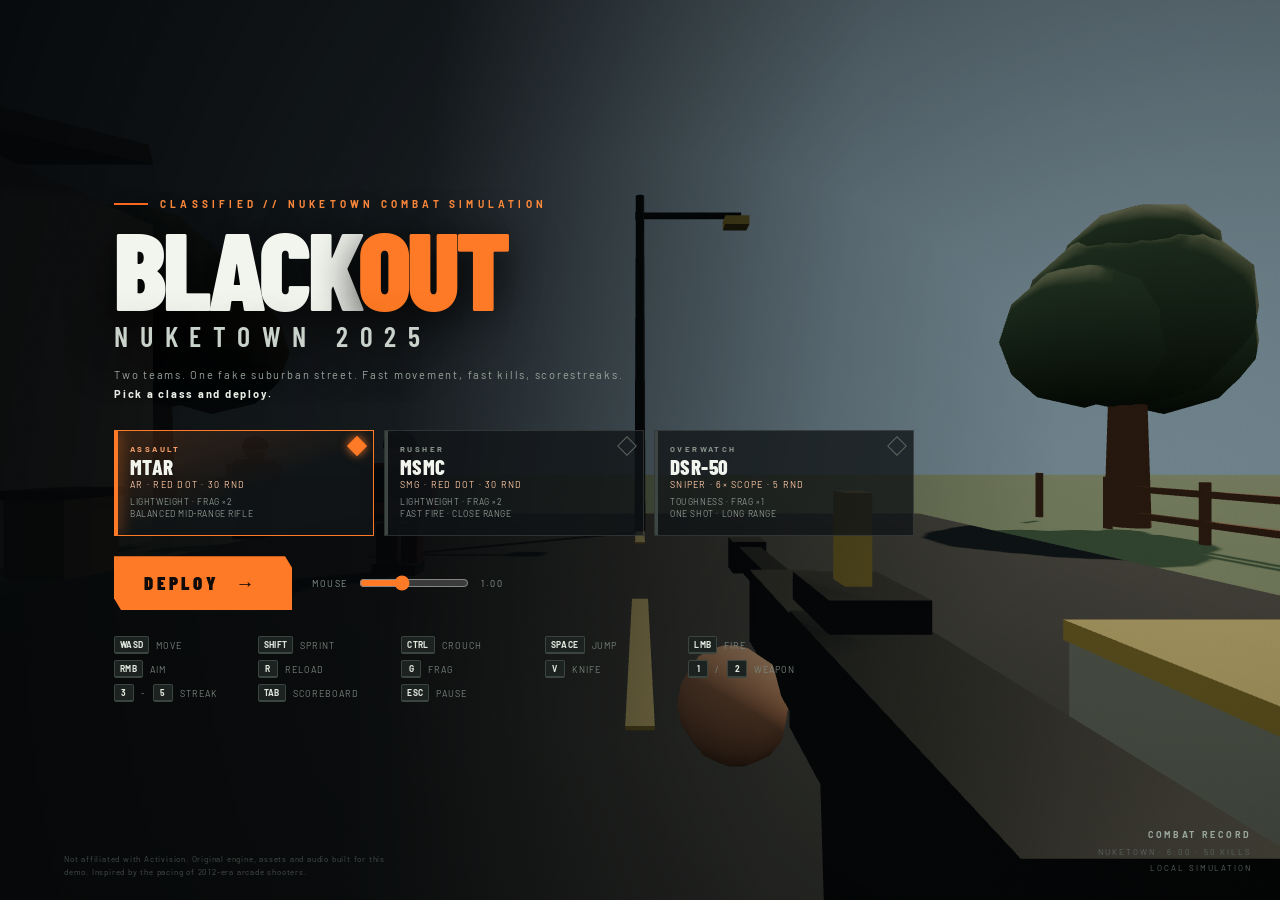
==== commit 6eabbd06: "Save source and v2 conversation for issue #8 Run: 43664577177 Generation: 43664577177-1794708476947" ====
--- a/index.html
+++ b/index.html
@@ -1,65 +1,381 @@
 <!doctype html>
-<html lang="en"><head><meta charset="utf-8"><meta name="viewport" content="width=device-width,initial-scale=1,maximum-scale=1,user-scalable=no,viewport-fit=cover"><meta name="theme-color" content="#101513"><link rel="icon" href="data:,"><title>LAST LIGHT — Undead Survival</title>
+<html lang="en">
+<head>
+<meta charset="utf-8">
+<meta name="viewport" content="width=device-width,initial-scale=1,maximum-scale=1,user-scalable=no,viewport-fit=cover">
+<meta name="theme-color" content="#0a0c0e">
+<link rel="icon" href="data:,">
+<title>NUKETOWN 2025 — Blackout Ops</title>
 <style>
-@import url('https://fonts.googleapis.com/css2?family=Barlow+Condensed:wght@500;600;700;800;900&family=DM+Mono:wght@400;500&display=swap');
-:root{--acid:#d5ff3f;--cream:#e9e9d8;--muted:#a1a99d;--red:#ff594d}*{box-sizing:border-box}html,body{margin:0;width:100%;height:100%;overflow:hidden;background:#101513;color:var(--cream);font-family:'Barlow Condensed',Arial,sans-serif;touch-action:none}body{user-select:none;-webkit-user-select:none}#game{position:fixed;inset:0;width:100%;height:100%;display:block;background:#18211d}.vignette{position:fixed;inset:0;pointer-events:none;background:radial-gradient(ellipse at center,transparent 35%,rgba(0,0,0,.24) 100%);z-index:2}.scanlines{position:fixed;inset:0;pointer-events:none;z-index:3;opacity:.07;background:repeating-linear-gradient(0deg,transparent 0 3px,#d4e4cb 4px,transparent 5px)}
-#ui{position:fixed;inset:0;z-index:4;pointer-events:none}.topbar{position:absolute;left:0;right:0;top:0;padding:24px 30px;display:flex;justify-content:space-between;align-items:flex-start}.brand{font-weight:900;letter-spacing:.13em;font-size:19px;color:var(--acid);text-shadow:0 2px 12px #000}.brand small{display:block;color:#aab4a5;font:10px 'DM Mono',monospace;letter-spacing:.22em;margin-top:3px}.roundbox{text-align:right}.roundlabel{font:10px 'DM Mono',monospace;color:#c5cabb;letter-spacing:.2em}.roundnum{font-weight:900;font-size:36px;line-height:1;color:var(--acid);text-shadow:0 3px 14px #000}.round-sub{font:9px 'DM Mono',monospace;color:#d0d6c9;letter-spacing:.08em;margin-top:5px;text-shadow:0 2px 6px #000}.hud-bottom{position:absolute;left:26px;right:26px;bottom:22px;display:flex;justify-content:space-between;align-items:flex-end}.health-wrap{width:205px}.health-label,.ammo-label{font:10px 'DM Mono',monospace;letter-spacing:.17em;color:#e0e5d7;display:flex;justify-content:space-between;margin-bottom:7px}.health-bar{height:7px;background:#282e29;border:1px solid #495046;transform:skewX(-15deg)}.health-fill{height:100%;width:100%;background:var(--acid);box-shadow:0 0 12px #cfff4366;transition:width .2s,background .2s}.cash{font:13px 'DM Mono',monospace;color:var(--acid);margin-top:9px}.perk-status{font:8px 'DM Mono',monospace;color:#d5ff3f;letter-spacing:.08em;margin-top:5px;min-height:10px;text-shadow:0 1px 5px #000}.weapon-panel{text-align:right;min-width:170px}.weapon-name{font-weight:800;font-size:20px;letter-spacing:.06em;text-shadow:0 2px 8px #000}.ammo{font-weight:800;font-size:31px;line-height:1.05}.ammo span{font-size:17px;color:#aab1a3}.ammo-label{justify-content:flex-end;margin-bottom:1px}.hint{position:absolute;top:50%;left:50%;transform:translate(-50%,-50%);font:11px 'DM Mono',monospace;letter-spacing:.08em;color:#f5ffc2;text-shadow:0 1px 5px #000;white-space:nowrap;opacity:0;transition:opacity .2s}.hint.show{opacity:1}.toast{position:absolute;top:25%;left:50%;transform:translate(-50%,-50%);font-weight:800;font-size:22px;letter-spacing:.13em;color:var(--acid);text-shadow:0 2px 12px #000;white-space:nowrap;opacity:0;transition:opacity .3s}.toast.show{opacity:1}
-.overlay{position:fixed;inset:0;z-index:10;display:flex;align-items:center;justify-content:center;background:linear-gradient(90deg,rgba(8,13,11,.88),rgba(8,13,11,.51) 58%,rgba(8,13,11,.14));padding:24px}.overlay.hidden{display:none}.menu{width:min(510px,100%);margin-right:auto;margin-left:clamp(0px,7vw,100px)}.eyebrow{font:11px 'DM Mono',monospace;letter-spacing:.28em;color:var(--acid);margin-bottom:14px}.title{font-weight:900;font-size:clamp(58px,9vw,108px);line-height:.77;letter-spacing:-.035em;margin:0 0 22px;text-transform:uppercase;text-shadow:0 5px 28px #000}.title span{color:var(--acid)}.subtitle{max-width:380px;color:#c1c7bb;font:13px/1.6 'DM Mono',monospace;margin:0 0 27px}.start{pointer-events:auto;border:0;background:var(--acid);color:#182014;font:900 16px 'Barlow Condensed',sans-serif;letter-spacing:.18em;padding:15px 25px;min-width:205px;cursor:pointer;clip-path:polygon(0 0,95% 0,100% 25%,100% 100%,5% 100%,0 75%);box-shadow:0 7px 25px #a5e82d33}.start:hover{background:#e5ff83;transform:translateY(-1px)}.controls{display:flex;gap:17px;margin-top:29px;flex-wrap:wrap;color:#a8b1a3;font:10px 'DM Mono',monospace}.controls b{color:#e4e9dc;font-weight:500}.side-note{position:absolute;right:32px;bottom:32px;color:#849084;font:10px 'DM Mono',monospace;letter-spacing:.1em;text-align:right}.side-note strong{display:block;color:#d4dbc9;font-size:12px;letter-spacing:.2em;margin-bottom:4px}
-#mobile{display:none;pointer-events:none;position:absolute;inset:0}.stick{pointer-events:auto;position:absolute;left:26px;bottom:35px;width:124px;height:124px;border-radius:50%;border:1px solid #e8f3d52c;background:#15201967;box-shadow:inset 0 0 22px #0005}.stick:before{content:'';position:absolute;left:50%;top:50%;width:40px;height:40px;transform:translate(-50%,-50%);border:1px solid #e8f3d533;border-radius:50%}.knob{position:absolute;left:50%;top:50%;width:48px;height:48px;border-radius:50%;transform:translate(-50%,-50%);background:linear-gradient(145deg,#c9d2c2aa,#556056aa);border:1px solid #eef5df88;box-shadow:0 4px 14px #0008}.mobile-actions{pointer-events:auto;position:absolute;right:22px;bottom:27px;width:183px;height:180px}.action{position:absolute;border:1px solid #e8f3d55e;border-radius:50%;background:#17231dbb;color:#f2f5e8;font:700 10px 'DM Mono',monospace;letter-spacing:.05em;display:flex;align-items:center;justify-content:center;box-shadow:0 3px 12px #0007}.action:active{background:#8da933cc;color:#101610}.fire{width:83px;height:83px;right:0;bottom:10px;border-color:#d5ff3fba;color:#d5ff3f;font-size:12px}.reload{width:55px;height:55px;right:94px;bottom:0}.grenade{width:49px;height:49px;right:110px;bottom:78px}.interact{width:48px;height:48px;right:16px;bottom:111px}.mobile-tip{display:none}
-@media(max-width:700px){.topbar{padding:16px 17px}.brand{font-size:15px}.roundnum{font-size:29px}.hud-bottom{left:16px;right:16px;bottom:13px}.health-wrap{width:140px}.health-label,.ammo-label{font-size:9px}.cash{font-size:11px}.weapon-name{font-size:15px}.ammo{font-size:25px}.ammo span{font-size:14px}.overlay{background:linear-gradient(90deg,rgba(8,13,11,.88),rgba(8,13,11,.36));align-items:flex-start;padding:18vh 24px 20px}.menu{margin:0}.title{font-size:clamp(58px,16vw,86px)}.subtitle{font-size:11px;max-width:310px}.controls{gap:9px 14px;font-size:9px}.side-note{right:18px;bottom:12px;font-size:8px}.side-note strong{font-size:10px}.stick{width:104px;height:104px;left:17px;bottom:82px}.knob{width:42px;height:42px}.mobile-actions{right:10px;bottom:76px;transform:scale(.88);transform-origin:bottom right}.mobile-tip{display:block;position:absolute;bottom:14px;left:50%;transform:translateX(-50%);font:9px 'DM Mono',monospace;color:#c8d0c0;opacity:.8;white-space:nowrap}}@media(max-height:500px){.overlay{padding-top:8vh}.title{font-size:56px;margin-bottom:13px}.subtitle{margin-bottom:14px}.controls{margin-top:15px}.side-note{display:none}}
-</style></head><body><canvas id="game"></canvas><div class="vignette"></div><div class="scanlines"></div>
-<div id="ui"><div class="topbar"><div class="brand">LAST LIGHT<small>UNDEAD CONTAINMENT // 04</small></div><div class="roundbox"><div class="roundlabel">WAVE</div><div class="roundnum" id="round">01</div><div class="round-sub" id="roundSub">INFECTED REMAIN: 0</div></div></div><div class="hud-bottom"><div class="health-wrap"><div class="health-label"><span>VITALS</span><span id="healthNum">100</span></div><div class="health-bar"><div class="health-fill" id="healthFill"></div></div><div class="cash" id="cash">◈ 500</div><div class="perk-status" id="perkStatus">NO ACTIVE PERKS</div></div><div class="weapon-panel"><div class="ammo-label" id="ammoLabel">SIDEARM / SEMI</div><div class="weapon-name" id="weaponName">M-9 SERVICE</div><div class="ammo" id="ammo">12 <span>/ 60</span></div></div></div><div class="hint" id="hint"></div><div class="toast" id="toast"></div>
-<div id="mobile"><div class="stick" id="stick"><div class="knob" id="knob"></div></div><div class="mobile-actions"><button class="action grenade" id="grenadeBtn">FRAG</button><button class="action reload" id="reloadBtn">RELOAD</button><button class="action interact" id="buyBtn">BUY</button><button class="action fire" id="fireBtn">FIRE</button></div><div class="mobile-tip">DRAG RIGHT SIDE TO AIM</div></div></div>
-<div class="overlay" id="overlay"><div class="menu"><div class="eyebrow">FIELD MANUAL / 01</div><h1 class="title">LAST<br><span>LIGHT</span></h1><p class="subtitle">The outpost went quiet at 03:17. Hold the yard. Keep moving. Whatever comes through that fence does not stop.</p><button class="start" id="startBtn">DEPLOY &nbsp;→</button><div class="controls"><span><b>WASD</b> MOVE</span><span><b>MOUSE</b> AIM / FIRE</span><span><b>R</b> RELOAD</span><span><b>G</b> FRAG</span><span><b>F</b> BUY</span></div></div><div class="side-note"><strong>SECTOR 09 — BLACKWATER</strong>NO EXTRACTION INBOUND</div></div><script>
-const canvas=document.getElementById('game'),ctx=canvas.getContext('2d');const ui={overlay:document.getElementById('overlay'),start:document.getElementById('startBtn'),round:document.getElementById('round'),roundSub:document.getElementById('roundSub'),health:document.getElementById('healthNum'),healthFill:document.getElementById('healthFill'),cash:document.getElementById('cash'),perkStatus:document.getElementById('perkStatus'),frag:document.getElementById('grenadeBtn'),ammo:document.getElementById('ammo'),weapon:document.getElementById('weaponName'),ammoLabel:document.getElementById('ammoLabel'),hint:document.getElementById('hint'),toast:document.getElementById('toast'),mobile:document.getElementById('mobile')};
-let W=innerWidth,H=innerHeight,DPR=1;function resize(){W=innerWidth;H=innerHeight;DPR=Math.min(devicePixelRatio||1,2);canvas.width=W*DPR;canvas.height=H*DPR;canvas.style.width=W+'px';canvas.style.height=H+'px';ctx.setTransform(DPR,0,0,DPR,0,0)}addEventListener('resize',resize);resize();
-const world={w:1900,h:1320};const obstacles=[{x:265,y:220,w:230,h:115,t:'truck'},{x:1440,y:205,w:230,h:135,t:'crate'},{x:260,y:990,w:220,h:125,t:'crate'},{x:1430,y:990,w:245,h:130,t:'truck'},{x:715,y:175,w:95,h:100,t:'box'},{x:1085,y:1040,w:120,h:95,t:'box'},{x:720,y:1000,w:140,h:85,t:'barrel'},{x:1090,y:205,w:135,h:90,t:'barrel'},{x:90,y:480,w:110,h:210,t:'wall'},{x:1700,y:470,w:105,h:220,t:'wall'},{x:610,y:560,w:100,h:180,t:'box'},{x:1200,y:600,w:115,h:155,t:'box'}];
- const stations=[{x:555,y:425,name:'RANGER SMG',kind:'weapon',weapon:1,cost:700,color:'#e6b34b'},{x:1330,y:425,name:'BREACH-12',kind:'weapon',weapon:2,cost:1100,color:'#e6b34b'},{x:570,y:865,name:'VANGUARD AR',kind:'weapon',weapon:3,cost:1800,color:'#e6b34b'},{x:950,y:390,name:'MYSTERY CACHE',kind:'box',cost:950,color:'#55dbe0'},{x:350,y:760,name:'QUICK STEP',kind:'perk',perk:'speed',cost:1500,color:'#d5ff3f'},{x:1550,y:760,name:'IRON SKIN',kind:'perk',perk:'armor',cost:2000,color:'#d5ff3f'}];
-const weapons=[{name:'M-9 SERVICE',label:'SIDEARM / SEMI',mag:12,reserve:60,damage:44,rate:250,reload:1.05,spread:.035,price:0,auto:false},{name:'RANGER SMG',label:'SUBMACHINE / AUTO',mag:32,reserve:160,damage:27,rate:105,reload:1.45,spread:.09,price:700,auto:true},{name:'BREACH-12',label:'COMBAT SHOTGUN',mag:8,reserve:48,damage:26,rate:650,reload:1.8,spread:.32,pellets:7,price:1100,auto:false},{name:'VANGUARD AR',label:'ASSAULT / AUTO',mag:30,reserve:150,damage:38,rate:135,reload:1.55,spread:.065,price:1800,auto:true}];
-let player,zombies=[],bullets=[],particles=[],pickups=[],round=1,kills=0,score=0,gameStarted=false,gameOver=false,spawnLeft=0,spawnTimer=0,roundPause=0,elapsed=0,fireHeld=false,aimPointer=null,keys={},lastTime=0,toastTimer=0,hintTimer=0,grenades=3,grenadeCooldown=0,screenShake=0;
-function fresh(){player={x:950,y:660,r:18,angle:-Math.PI/2,hp:100,maxHp:100,points:500,weapon:0,ammo:12,reserve:60,reloading:0,lastShot:0,invuln:0,perks:{}};zombies=[];bullets=[];particles=[];pickups=[];round=1;kills=0;score=0;spawnLeft=0;spawnTimer=0;roundPause=1.5;grenades=3;gameOver=false;gameStarted=true;nextRound();updateHUD()}
-function nextRound(){spawnLeft=5+round*4;spawnTimer=.45;toast('ROUND '+String(round).padStart(2,'0')+' — INCOMING')}
-function toast(text){ui.toast.textContent=text;ui.toast.classList.add('show');toastTimer=1.65}
-function updateHUD(){if(!player)return;ui.round.textContent=String(round).padStart(2,'0');ui.roundSub.textContent='INFECTED REMAIN: '+(spawnLeft+zombies.length);ui.health.textContent=Math.max(0,Math.ceil(player.hp));ui.healthFill.style.width=(player.hp/player.maxHp*100)+'%';ui.healthFill.style.background=player.hp<35?'#ff594d':'var(--acid)';ui.cash.textContent='◈ '+player.points;ui.perkStatus.textContent=Object.keys(player.perks||{}).length?Object.keys(player.perks).map(k=>k==='speed'?'QUICK STEP':'IRON SKIN').join('  ·  '):'NO ACTIVE PERKS';ui.frag.textContent='FRAG ×'+grenades;const w=weapons[player.weapon];ui.weapon.textContent=w.name;ui.ammoLabel.textContent=w.label;ui.ammo.innerHTML=(player.reloading>0?'RELOADING':player.ammo)+' <span>/ '+player.reserve+'</span>'}
-function startGame(){document.querySelector('.eyebrow').textContent='FIELD MANUAL / 01';document.querySelector('.title').innerHTML='LAST<br><span>LIGHT</span>';ui.overlay.classList.add('hidden');ui.mobile.style.display=matchMedia('(max-width: 700px), (pointer: coarse)').matches?'block':'none';fresh();lastTime=performance.now()}ui.start.addEventListener('click',startGame);
-function clamp(v,a,b){return Math.max(a,Math.min(b,v))}function rand(a,b){return a+Math.random()*(b-a)}function dist(a,b){return Math.hypot(a.x-b.x,a.y-b.y)}function circleRect(x,y,r,o){let nx=clamp(x,o.x,o.x+o.w),ny=clamp(y,o.y,o.y+o.h),dx=x-nx,dy=y-ny;return dx*dx+dy*dy<r*r}function collides(x,y,r){if(x<r+35||y<r+35||x>world.w-r-35||y>world.h-r-35)return true;return obstacles.some(o=>circleRect(x,y,r,o))}function moveEntity(e,dx,dy){if(!collides(e.x+dx,e.y,e.r))e.x+=dx;if(!collides(e.x,e.y+dy,e.r))e.y+=dy}
-function spawnZombie(){const a=Math.random()*Math.PI*2,d=Math.max(W,H)*.65+120;let x=clamp(player.x+Math.cos(a)*d,45,world.w-45),y=clamp(player.y+Math.sin(a)*d,45,world.h-45);for(let n=0;n<obstacles.length&&collides(x,y,18);n++){x=rand(50,world.w-50);y=rand(50,world.h-50)}let kind=round>4&&Math.random()<.18?'runner':'shambler';zombies.push({x,y,r:kind==='runner'?14:17,hp:(kind==='runner'?62:92)+round*13,maxHp:92+round*13,speed:(kind==='runner'?74:39)+Math.min(round*2,22),kind,attack:0,hit:0,angle:0})}
-function shoot(){if(!gameStarted||gameOver||player.reloading>0)return;const w=weapons[player.weapon],now=elapsed*1000;if(now-player.lastShot<w.rate)return;if(player.ammo<=0){toast('MAGAZINE EMPTY — RELOAD');player.lastShot=now;return}player.lastShot=now;player.ammo--;for(let i=0;i<(w.pellets||1);i++){let a=player.angle+rand(-w.spread,w.spread);bullets.push({x:player.x+Math.cos(a)*24,y:player.y+Math.sin(a)*24,vx:Math.cos(a)*720,vy:Math.sin(a)*720,life:.42,damage:w.damage*(w.pellets?rand(.75,1.15):1),r:w.pellets?3:2.5})}particles.push({x:player.x+Math.cos(player.angle)*25,y:player.y+Math.sin(player.angle)*25,life:.09,max:.09,color:'#e6ff99',r:10});screenShake=Math.max(screenShake,w.pellets?.055:.025);if(player.ammo===0)toast('MAGAZINE EMPTY');updateHUD()}
-function reload(){if(!player||player.reloading||player.ammo>=weapons[player.weapon].mag||player.reserve<=0)return;player.reloading=weapons[player.weapon].reload;toast('RELOADING');updateHUD()}
-function buy(){if(!gameStarted||gameOver)return;let station=null,bd=1e9;for(const s of stations){const d=Math.hypot(player.x-s.x,player.y-s.y);if(d<bd){bd=d;station=s}}if(!station||bd>125){toast('MOVE TO A SUPPLY STATION');return}if(station.kind==='perk'&&player.perks[station.perk]){toast('PERK ALREADY ACTIVE');return}if(player.points<station.cost){toast('NEED ◈ '+station.cost);return}player.points-=station.cost;if(station.kind==='weapon'){player.weapon=station.weapon;player.ammo=weapons[player.weapon].mag;player.reserve+=weapons[player.weapon].reserve;player.reloading=0;toast('WEAPON ACQUIRED: '+station.name)}else if(station.kind==='box'){let choices=weapons.map((w,i)=>i).filter(i=>i!==player.weapon);player.weapon=choices[Math.floor(Math.random()*choices.length)];player.ammo=weapons[player.weapon].mag;player.reserve+=weapons[player.weapon].reserve;player.reloading=0;toast('CACHE REVEALED: '+weapons[player.weapon].name)}else if(station.perk==='speed'){player.perks.speed=true;toast('QUICK STEP — MOVE FASTER')}else{player.perks.armor=true;player.maxHp=150;player.hp=Math.min(player.maxHp,player.hp+50);toast('IRON SKIN — 150 VITALS')}updateHUD()}
-function frag(){if(!gameStarted||gameOver||grenades<=0||grenadeCooldown>0)return;grenades--;grenadeCooldown=1;let a=player.angle,g={x:player.x+Math.cos(a)*100,y:player.y+Math.sin(a)*100};particles.push({x:g.x,y:g.y,life:.48,max:.48,color:'#e2d59a',r:4,grenade:true});setTimeout(()=>{if(!gameStarted)return;for(let z of zombies){let d=Math.hypot(z.x-g.x,z.y-g.y);if(d<240){z.hp-=Math.round(400*(1-d/300));z.hit=.18}}for(let i=0;i<32;i++){let an=Math.random()*Math.PI*2,sp=rand(70,360);particles.push({x:g.x,y:g.y,vx:Math.cos(an)*sp,vy:Math.sin(an)*sp,life:rand(.25,.65),max:.65,color:Math.random()<.5?'#ffb84f':'#e8e1ae',r:rand(2,7)})}screenShake=.22;toast('FRAG OUT')},480)}
-function update(dt){elapsed+=dt;if(toastTimer>0){toastTimer-=dt;if(toastTimer<=0)ui.toast.classList.remove('show')}if(hintTimer>0){hintTimer-=dt;if(hintTimer<=0)ui.hint.classList.remove('show')}if(!gameStarted||gameOver)return;let strafe=(keys.KeyD||keys.ArrowRight?1:0)-(keys.KeyA||keys.ArrowLeft?1:0)+joy.x,forward=(keys.KeyW||keys.ArrowUp?1:0)-(keys.KeyS||keys.ArrowDown?1:0)-joy.y,len=Math.hypot(strafe,forward);if(len>1){strafe/=len;forward/=len}let mx=Math.cos(player.angle)*forward-Math.sin(player.angle)*strafe,my=Math.sin(player.angle)*forward+Math.cos(player.angle)*strafe;moveEntity(player,mx*(player.perks.speed?290:220)*dt,my*(player.perks.speed?290:220)*dt);
- let near=stations.map(s=>({s,d:Math.hypot(player.x-s.x,player.y-s.y)})).sort((a,b)=>a.d-b.d)[0];if(near&&near.d<155){ui.hint.textContent=`${near.s.name} · ◈ ${near.s.cost} · [F]`;ui.hint.classList.add('show');hintTimer=.2}
- if(aimPointer&&aimPointer.active){player.angle=Math.atan2(aimPointer.y-player.y,aimPointer.x-player.x)}else if(zombies.length){let nearest=zombies.reduce((a,b)=>dist(a,player)<dist(b,player)?a:b);if(dist(nearest,player)<240)player.angle=Math.atan2(nearest.y-player.y,nearest.x-player.x)}if(fireHeld||keys.Space)shoot();
- if(player.reloading>0){player.reloading-=dt;if(player.reloading<=0){let w=weapons[player.weapon],take=Math.min(w.mag-player.ammo,player.reserve);player.ammo+=take;player.reserve-=take;player.reloading=0;updateHUD()}}if(player.invuln>0)player.invuln-=dt;if(grenadeCooldown>0)grenadeCooldown-=dt;if(screenShake>0)screenShake=Math.max(0,screenShake-dt);
- if(spawnLeft>0){spawnTimer-=dt;if(spawnTimer<=0){spawnZombie();spawnLeft--;spawnTimer=Math.max(.38,1.05-round*.035)}}else if(zombies.length===0){roundPause-=dt;if(roundPause<=0){round++;player.points+=100;player.hp=Math.min(player.maxHp,player.hp+8);player.reserve+=Math.ceil(weapons[player.weapon].mag*.35);roundPause=2.2;nextRound();updateHUD()}}
- for(let z of zombies){let px=player.x-z.x,py=player.y-z.y,d=Math.hypot(px,py)||1;z.angle=Math.atan2(py,px);z.hit=Math.max(0,z.hit-dt);if(d>z.r+player.r+3)moveEntity(z,px/d*z.speed*dt,py/d*z.speed*dt);else{z.attack-=dt;if(z.attack<=0&&player.invuln<=0){player.hp-=(z.kind==='runner'?14:10)*(player.perks.armor?.65:1);player.invuln=.48;z.attack=.9;screenShake=.13;updateHUD();if(player.hp<=0){player.hp=0;gameOver=true;setTimeout(showGameOver,650)}}}}
- for(let b of bullets){b.x+=b.vx*dt;b.y+=b.vy*dt;b.life-=dt;for(let z of zombies){if(z.hp>0&&Math.hypot(z.x-b.x,z.y-b.y)<z.r+b.r){z.hp-=b.damage;z.hit=.12;b.life=0;if(z.hp<=0){player.points+=60;kills++;score+=100;particles.push({x:z.x,y:z.y,life:.45,max:.45,color:'#7b2520',r:15});if(Math.random()<.055)pickups.push({x:z.x,y:z.y,type:Math.random()<.55?'ammo':'med',life:12})}break}}}bullets=bullets.filter(b=>b.life>0);zombies=zombies.filter(z=>z.hp>0);
- for(let p of particles){p.life-=dt;if(p.vx){p.x+=p.vx*dt;p.y+=p.vy*dt;p.vx*=.96;p.vy*=.96}}particles=particles.filter(p=>p.life>0);for(let p of pickups){p.life-=dt;if(dist(player,p)<30){if(p.type==='med'){player.hp=Math.min(player.maxHp,player.hp+28);toast('MEDKIT +28')}else{player.reserve+=Math.ceil(weapons[player.weapon].mag*1.6);toast('AMMO RESUPPLIED')}p.life=0;updateHUD()}}pickups=pickups.filter(p=>p.life>0);updateHUD()}
-function showGameOver(){if(!gameOver)return;ui.mobile.style.display='none';ui.overlay.classList.remove('hidden');document.querySelector('.eyebrow').textContent='MISSION TERMINATED';document.querySelector('.title').innerHTML='NIGHT<br><span>CLAIMED</span>';document.querySelector('.subtitle').textContent=`You survived ${Math.max(1,round)} waves and eliminated ${kills} infected. Final score: ${score.toLocaleString()}. The outpost is lost — redeploy when ready.`;ui.start.innerHTML='REDEPLOY &nbsp;↻'}
-const joy={x:0,y:0};let stickPointer=null,aimTouch=null;const stick=document.getElementById('stick'),knob=document.getElementById('knob');function setJoy(e){let r=stick.getBoundingClientRect(),dx=e.clientX-(r.left+r.width/2),dy=e.clientY-(r.top+r.height/2),max=r.width*.34,d=Math.hypot(dx,dy);if(d>max){dx*=max/d;dy*=max/d}joy.x=dx/max;joy.y=dy/max;knob.style.left=`calc(50% + ${dx}px)`;knob.style.top=`calc(50% + ${dy}px)`}
-stick.addEventListener('pointerdown',e=>{e.preventDefault();stickPointer=e.pointerId;stick.setPointerCapture(e.pointerId);setJoy(e)});stick.addEventListener('pointermove',e=>{if(e.pointerId===stickPointer)setJoy(e)});function endStick(e){if(e.pointerId===stickPointer){stickPointer=null;joy.x=joy.y=0;knob.style.left='50%';knob.style.top='50%'}}stick.addEventListener('pointerup',endStick);stick.addEventListener('pointercancel',endStick);
-function camera(){return{yaw:-Math.PI/2,anchorX:W*.44,anchorY:H*.77,cameraDistance:330,focal:Math.min(W,H)*1.05}}function project(x,y,elevation=0){const c=camera(),dx=x-(player?player.x:950),dy=y-(player?player.y:660),co=Math.cos(c.yaw),si=Math.sin(c.yaw),forward=dx*co+dy*si,right=-dx*si+dy*co,depth=forward+c.cameraDistance;if(depth<18)return null;const scale=c.focal/depth;return{x:c.anchorX+right*scale,y:c.anchorY-forward*scale-elevation*scale,scale,forward,right}}function screenToWorld(sx,sy){const c=camera(),q=c.anchorY-sy,denom=c.focal-q;if(denom<=8)return{x:player.x+Math.cos(c.yaw)*1200,y:player.y+Math.sin(c.yaw)*1200};const forward=q*c.cameraDistance/denom,depth=forward+c.cameraDistance,scale=c.focal/depth,right=(sx-c.anchorX)/scale,co=Math.cos(c.yaw),si=Math.sin(c.yaw);return{x:player.x+co*forward-si*right,y:player.y+si*forward+co*right}}
-canvas.addEventListener('pointerdown',e=>{if(!gameStarted||gameOver)return;if(e.pointerType==='mouse'){let p=screenToWorld(e.clientX,e.clientY);aimPointer={...p,active:true};fireHeld=true;canvas.setPointerCapture(e.pointerId)}else if(e.clientX>W*.42){aimTouch=e.pointerId;let p=screenToWorld(e.clientX,e.clientY);aimPointer={...p,active:true};fireHeld=true;canvas.setPointerCapture(e.pointerId)}});canvas.addEventListener('pointermove',e=>{if(e.pointerType==='mouse'&&gameStarted){let p=screenToWorld(e.clientX,e.clientY);aimPointer={...p,active:true}}else if(e.pointerId===aimTouch){let p=screenToWorld(e.clientX,e.clientY);aimPointer={...p,active:true}}});function endAim(e){if(e.pointerType==='mouse')fireHeld=false;else if(e.pointerId===aimTouch){aimTouch=null;fireHeld=false}}canvas.addEventListener('pointerup',endAim);canvas.addEventListener('pointercancel',endAim);
-addEventListener('keydown',e=>{keys[e.code]=true;if(['Space','ArrowUp','ArrowDown','ArrowLeft','ArrowRight'].includes(e.code))e.preventDefault();if(e.code==='KeyR')reload();if(e.code==='KeyG')frag();if(e.code==='KeyF'||e.code==='KeyE')buy()});addEventListener('keyup',e=>keys[e.code]=false);document.getElementById('fireBtn').addEventListener('pointerdown',e=>{e.preventDefault();fireHeld=true});document.getElementById('fireBtn').addEventListener('pointerup',()=>fireHeld=false);document.getElementById('fireBtn').addEventListener('pointercancel',()=>fireHeld=false);document.getElementById('reloadBtn').addEventListener('click',reload);document.getElementById('grenadeBtn').addEventListener('click',frag);document.getElementById('buyBtn').addEventListener('click',buy);
-function draw(){ctx.setTransform(DPR,0,0,DPR,0,0);ctx.clearRect(0,0,W,H);const c=camera(),sh=screenShake?rand(-screenShake,screenShake)*24:0;ctx.save();ctx.translate(c.x+sh,c.y+sh);ctx.scale(c.zoom,c.zoom);drawWorld();ctx.restore()}
-function drawWorld(){ctx.fillStyle='#29312c';ctx.fillRect(0,0,world.w,world.h);ctx.fillStyle='#343b35';ctx.fillRect(40,40,world.w-80,world.h-80);for(let y=70;y<world.h-60;y+=150)for(let x=70;x<world.w-60;x+=180){ctx.fillStyle=((x/180+y/150)%2>1)?'#343b35':'#323a34';ctx.fillRect(x,y,176,146);ctx.strokeStyle='#59605422';ctx.lineWidth=2;ctx.strokeRect(x+1,y+1,174,144)}ctx.fillStyle='#252d29';ctx.fillRect(0,535,world.w,246);ctx.fillStyle='#b9ac6a';ctx.globalAlpha=.5;for(let x=40;x<world.w;x+=120){ctx.fillRect(x,544,58,4);ctx.fillRect(x,768,58,4)}ctx.globalAlpha=1;
-for(let i=0;i<35;i++){let x=(i*317+71)%world.w,y=(i*193+103)%world.h;ctx.strokeStyle=i%3?'#131a1680':'#b8ab7623';ctx.lineWidth=i%3?2:5;ctx.beginPath();ctx.moveTo(x,y);ctx.lineTo(x+12+(i%6)*5,y+7+(i%4)*4);ctx.lineTo(x+22+(i%6)*7,y+1+(i%4)*8);ctx.stroke()}
-ctx.fillStyle='#161d19';ctx.fillRect(0,0,world.w,38);ctx.fillRect(0,world.h-38,world.w,38);ctx.fillRect(0,0,38,world.h);ctx.fillRect(world.w-38,0,38,world.h);ctx.strokeStyle='#9ca79766';ctx.lineWidth=3;ctx.strokeRect(38,38,world.w-76,world.h-76);ctx.lineWidth=1;for(let x=55;x<world.w-50;x+=30){ctx.beginPath();ctx.moveTo(x,38);ctx.lineTo(x,66);ctx.moveTo(x,world.h-38);ctx.lineTo(x,world.h-66);ctx.stroke()}for(let y=58;y<world.h-50;y+=30){ctx.beginPath();ctx.moveTo(38,y);ctx.lineTo(66,y);ctx.moveTo(world.w-38,y);ctx.lineTo(world.w-66,y);ctx.stroke()}
-for(const l of [{x:540,y:410},{x:1370,y:870},{x:930,y:180},{x:940,y:1120}]){let g=ctx.createRadialGradient(l.x,l.y,5,l.x,l.y,270);g.addColorStop(0,'#e3ce8130');g.addColorStop(1,'#e3ce8100');ctx.fillStyle=g;ctx.fillRect(l.x-270,l.y-270,540,540);ctx.fillStyle='#e2d38c';ctx.beginPath();ctx.arc(l.x,l.y,4,0,Math.PI*2);ctx.fill()}
-for(const o of obstacles)drawObstacle(o);for(const p of pickups){let bob=Math.sin(elapsed*5+p.x)*4;ctx.save();ctx.translate(p.x,p.y+bob);ctx.shadowBlur=22;ctx.shadowColor=p.type==='med'?'#d5ff3f':'#65d8ff';ctx.fillStyle=p.type==='med'?'#d5ff3f':'#71d8ed';ctx.fillRect(-10,-10,20,20);ctx.shadowBlur=0;ctx.fillStyle='#18211a';if(p.type==='med'){ctx.fillRect(-2,-7,4,14);ctx.fillRect(-7,-2,14,4)}else{ctx.font='bold 14px sans-serif';ctx.textAlign='center';ctx.fillText('A',0,5)}ctx.restore()}
-for(const p of particles){let k=Math.max(0,p.life/p.max);ctx.globalAlpha=k;ctx.fillStyle=p.color;ctx.beginPath();ctx.arc(p.x,p.y,p.grenade?5:p.r*k,0,Math.PI*2);ctx.fill();ctx.globalAlpha=1}for(const b of bullets){ctx.strokeStyle='#efffa9';ctx.lineWidth=3;ctx.beginPath();ctx.moveTo(b.x-b.vx*.025,b.y-b.vy*.025);ctx.lineTo(b.x,b.y);ctx.stroke()}for(const z of zombies)drawZombie(z);if(player)drawPlayer(player);let fog=ctx.createRadialGradient(950,660,300,950,660,1100);fog.addColorStop(0,'#0c120d00');fog.addColorStop(1,'#070d0b88');ctx.fillStyle=fog;ctx.fillRect(0,0,world.w,world.h)}
-function drawObstacle(o){ctx.save();ctx.fillStyle='#0c100e88';ctx.fillRect(o.x+9,o.y+12,o.w,o.h);let grad=ctx.createLinearGradient(o.x,o.y,o.x,o.y+o.h);grad.addColorStop(0,'#687064');grad.addColorStop(.14,o.t==='truck'?'#59645e':'#575d52');grad.addColorStop(1,'#303832');ctx.fillStyle=grad;ctx.fillRect(o.x,o.y,o.w,o.h);ctx.strokeStyle='#91988977';ctx.lineWidth=3;ctx.strokeRect(o.x+2,o.y+2,o.w-4,o.h-4);if(o.t==='truck'){ctx.fillStyle='#222a26';ctx.fillRect(o.x+12,o.y+14,o.w*.37,o.h-28);ctx.fillStyle='#91a69b44';ctx.fillRect(o.x+18,o.y+20,o.w*.28,o.h-40);ctx.fillStyle='#202521';ctx.fillRect(o.x+o.w*.72,o.y+8,o.w*.18,o.h-16);ctx.fillStyle='#b9ac6877';ctx.fillRect(o.x+o.w*.54,o.y+10,5,o.h-20)}else if(o.t==='barrel'){ctx.fillStyle='#8c4737';ctx.fillRect(o.x+o.w*.2,o.y+8,o.w*.6,o.h-16);ctx.fillStyle='#b08755';ctx.fillRect(o.x+o.w*.2,o.y+20,o.w*.6,5);ctx.fillRect(o.x+o.w*.2,o.y+o.h-26,o.w*.6,5)}else{ctx.strokeStyle='#292f2a';ctx.lineWidth=4;for(let x=o.x+15;x<o.x+o.w;x+=32){ctx.beginPath();ctx.moveTo(x,o.y+8);ctx.lineTo(x,o.y+o.h-8);ctx.stroke()}ctx.strokeStyle='#87908166';ctx.lineWidth=2;ctx.strokeRect(o.x+10,o.y+10,o.w-20,o.h-20)}ctx.restore()}
-function drawZombie(z){ctx.save();ctx.translate(z.x,z.y);ctx.rotate(z.angle);ctx.globalAlpha=z.hit>0?.68:1;ctx.fillStyle='#0a0d0b88';ctx.beginPath();ctx.ellipse(0,6,z.r+7,z.r*.8,0,0,Math.PI*2);ctx.fill();ctx.fillStyle=z.kind==='runner'?'#786c52':'#536455';ctx.beginPath();ctx.ellipse(0,0,z.r*.82,z.r*1.03,0,0,Math.PI*2);ctx.fill();ctx.fillStyle='#82836a';ctx.beginPath();ctx.arc(z.r*.45,-2,z.r*.52,0,Math.PI*2);ctx.fill();ctx.fillStyle='#252c24';ctx.fillRect(z.r*.1,-z.r*.8,z.r*.48,4);ctx.fillRect(z.r*.1,z.r*.48,z.r*.55,4);ctx.fillStyle='#dc604a';ctx.fillRect(z.r*.66,-5,4,3);ctx.fillRect(z.r*.66,2,4,3);ctx.strokeStyle='#a5a07a';ctx.lineWidth=4;ctx.beginPath();ctx.moveTo(z.r*.2,-6);ctx.lineTo(z.r+10,-12);ctx.moveTo(z.r*.2,6);ctx.lineTo(z.r+9,13);ctx.stroke();ctx.restore()}
-function drawPlayer(p){ctx.save();ctx.translate(p.x,p.y);ctx.rotate(p.angle);let beam=ctx.createRadialGradient(36,0,8,90,0,245);beam.addColorStop(0,'#e3e99520');beam.addColorStop(1,'#e3e99500');ctx.fillStyle=beam;ctx.beginPath();ctx.moveTo(6,-6);ctx.lineTo(270,-88);ctx.lineTo(270,88);ctx.closePath();ctx.fill();ctx.fillStyle='#080b09aa';ctx.beginPath();ctx.ellipse(0,7,23,20,0,0,Math.PI*2);ctx.fill();if(p.invuln>0&&Math.floor(elapsed*18)%2)ctx.globalAlpha=.4;ctx.fillStyle='#9aa08f';ctx.beginPath();ctx.ellipse(0,0,15,19,0,0,Math.PI*2);ctx.fill();ctx.fillStyle='#4b574e';ctx.beginPath();ctx.ellipse(-3,1,11,15,0,0,Math.PI*2);ctx.fill();ctx.fillStyle='#c1bba2';ctx.beginPath();ctx.arc(4,-2,7,0,Math.PI*2);ctx.fill();ctx.fillStyle='#253029';ctx.fillRect(1,-13,15,7);ctx.fillRect(1,8,15,7);ctx.fillStyle='#d3d0b8';ctx.fillRect(8,-5,18,10);ctx.fillStyle='#191e1a';ctx.fillRect(17,-3,19,6);ctx.fillStyle='#d5ff3f';ctx.fillRect(29,-2,4,4);ctx.restore()}
-function polygon(points,fill,stroke){if(points.some(p=>!p))return;ctx.beginPath();ctx.moveTo(points[0].x,points[0].y);for(let i=1;i<points.length;i++)ctx.lineTo(points[i].x,points[i].y);ctx.closePath();ctx.fillStyle=fill;ctx.fill();if(stroke){ctx.strokeStyle=stroke;ctx.lineWidth=1;ctx.stroke()}}
-function drawGround(){const corners=[[38,38],[world.w-38,38],[world.w-38,world.h-38],[38,world.h-38]].map(([x,y])=>project(x,y));polygon(corners,'#2d352f','#78807144');for(let y=70;y<world.h-60;y+=150)for(let x=70;x<world.w-60;x+=180){let q=[[x,y],[x+176,y],[x+176,y+146],[x,y+146]].map(([a,b])=>project(a,b));polygon(q,((x/180+y/150)%2>1)?'#303832':'#2e3630','#65705d12')}let road=[[0,535],[world.w,535],[world.w,781],[0,781]].map(([x,y])=>project(x,y));polygon(road,'#242c28');for(let x=40;x<world.w;x+=120){let a=project(x,544),b=project(x+58,544),c=project(x+58,548),d=project(x,548);polygon([a,b,c,d],'#b9ac6a88');let e=project(x,768),f=project(x+58,768),g=project(x+58,772),h=project(x,772);polygon([e,f,g,h],'#b9ac6a88')}ctx.strokeStyle='#aab29a77';ctx.lineWidth=2;for(let x=55;x<world.w-50;x+=30){let a=project(x,38),b=project(x,66),c=project(x,world.h-38),d=project(x,world.h-66);if(a&&b){ctx.beginPath();ctx.moveTo(a.x,a.y);ctx.lineTo(b.x,b.y);ctx.stroke()}if(c&&d){ctx.beginPath();ctx.moveTo(c.x,c.y);ctx.lineTo(d.x,d.y);ctx.stroke()}}}
-function drawObstacle3D(o){const h=o.t==='truck'?52:o.t==='wall'?42:32,b=[[o.x,o.y],[o.x+o.w,o.y],[o.x+o.w,o.y+o.h],[o.x,o.y+o.h]].map(([x,y])=>project(x,y)),t=[[o.x,o.y],[o.x+o.w,o.y],[o.x+o.w,o.y+o.h],[o.x,o.y+o.h]].map(([x,y])=>project(x,y,h));if(b.some(p=>!p)||t.some(p=>!p))return;polygon([b[1],b[2],t[2],t[1]],o.t==='truck'?'#343e38':'#303832','#151b17aa');polygon([b[2],b[3],t[3],t[2]],'#202823','#151b17aa');polygon(t,o.t==='truck'?'#667166':'#62685b','#a1a99588');let cx=(t[0].x+t[2].x)/2,cy=(t[0].y+t[2].y)/2;if(o.t==='truck'){ctx.fillStyle='#242d29';ctx.fillRect(t[0].x+8,t[0].y+8,Math.max(3,(t[1].x-t[0].x)*.38),Math.max(3,(t[3].y-t[0].y)*.7));ctx.fillStyle='#9bad9a66';ctx.fillRect(cx-2,cy-8,Math.max(2,(t[1].x-t[0].x)*.3),Math.max(3,(t[3].y-t[0].y)*.55))}else{ctx.fillStyle=o.t==='barrel'?'#98523d':'#444b40';ctx.beginPath();ctx.ellipse(cx,cy,Math.max(4,(t[1].x-t[0].x)*.22),Math.max(4,(t[3].y-t[0].y)*.28),0,0,Math.PI*2);ctx.fill()} }
-function drawStation(s){const p=project(s.x,s.y);if(!p||p.scale<.12)return;const d=Math.hypot(s.x-player.x,s.y-player.y),active=d<155;ctx.save();ctx.globalAlpha=active?1:.66;ctx.strokeStyle=s.color;ctx.fillStyle=s.color;ctx.shadowBlur=active?18:8;ctx.shadowColor=s.color;ctx.lineWidth=2;ctx.beginPath();ctx.ellipse(p.x,p.y,18*p.scale,8*p.scale,0,0,Math.PI*2);ctx.stroke();ctx.beginPath();ctx.arc(p.x,p.y-17*p.scale,4*p.scale,0,Math.PI*2);ctx.fill();ctx.shadowBlur=0;if(d<530){ctx.textAlign='center';ctx.font='700 10px DM Mono, monospace';ctx.fillStyle='#eef2df';ctx.fillText(s.name,p.x,p.y-31);ctx.font='9px DM Mono, monospace';ctx.fillStyle=s.color;ctx.fillText('◈ '+s.cost,p.x,p.y-19)}ctx.restore()}
- function drawZombie3D(z){const g=project(z.x,z.y),head=project(z.x,z.y,26);if(!g||!head)return;let s=g.scale,rot=z.angle-camera().yaw+Math.PI;ctx.save();ctx.translate(g.x,g.y);ctx.rotate(rot);ctx.globalAlpha=z.hit>0?.68:1;ctx.fillStyle='#090d0b99';ctx.beginPath();ctx.ellipse(0,2,z.r*s*1.05,z.r*s*.58,0,0,Math.PI*2);ctx.fill();ctx.fillStyle=z.kind==='runner'?'#786b50':'#536454';ctx.fillRect(-8*s,-25*s,16*s,25*s);ctx.strokeStyle='#777b62';ctx.lineWidth=4*s;ctx.beginPath();ctx.moveTo(-6*s,-18*s);ctx.lineTo(-15*s,-9*s);ctx.moveTo(6*s,-18*s);ctx.lineTo(15*s,-9*s);ctx.stroke();ctx.fillStyle='#8c8a6e';ctx.beginPath();ctx.arc(0,-29*s,7*s,0,Math.PI*2);ctx.fill();ctx.fillStyle='#ed6048';ctx.fillRect(-4*s,-30*s,2.4*s,2*s);ctx.fillRect(2*s,-30*s,2.4*s,2*s);ctx.restore()}
-function drawPlayer3D(){if(!player)return;const g=project(player.x,player.y);if(!g)return;let s=g.scale;ctx.save();ctx.translate(g.x,g.y);ctx.fillStyle='#070a08aa';ctx.beginPath();ctx.ellipse(0,0,21*s,10*s,0,0,Math.PI*2);ctx.fill();if(player.invuln>0&&Math.floor(elapsed*18)%2)ctx.globalAlpha=.4;ctx.fillStyle='#18211c';ctx.fillRect(-13*s,-8*s,10*s,13*s);ctx.fillRect(3*s,-8*s,10*s,13*s);ctx.fillStyle='#39463d';ctx.fillRect(-12*s,-32*s,24*s,27*s);ctx.fillStyle='#879080';ctx.fillRect(-10*s,-29*s,20*s,17*s);ctx.fillStyle='#c2bda5';ctx.beginPath();ctx.arc(0,-37*s,7*s,0,Math.PI*2);ctx.fill();ctx.fillStyle='#202923';ctx.fillRect(-8*s,-42*s,17*s,5*s);ctx.fillStyle='#343d36';ctx.fillRect(7*s,-29*s,7*s,13*s);ctx.fillStyle='#181e1a';ctx.fillRect(8*s,-20*s,5*s,24*s);ctx.fillStyle='#d5ff3f';ctx.fillRect(9*s,-2*s,3*s,4*s);ctx.restore()}
-function drawReticle(){if(!aimPointer||!aimPointer.active)return;let p=project(aimPointer.x,aimPointer.y);if(!p)return;ctx.strokeStyle='#eaffb5cc';ctx.lineWidth=1.5;ctx.beginPath();ctx.arc(p.x,p.y,7,0,Math.PI*2);ctx.moveTo(p.x-12,p.y);ctx.lineTo(p.x-4,p.y);ctx.moveTo(p.x+4,p.y);ctx.lineTo(p.x+12,p.y);ctx.moveTo(p.x,p.y-12);ctx.lineTo(p.x,p.y-4);ctx.moveTo(p.x,p.y+4);ctx.lineTo(p.x,p.y+12);ctx.stroke()}
-function draw(){ctx.setTransform(DPR,0,0,DPR,0,0);ctx.clearRect(0,0,W,H);const shake=screenShake?rand(-screenShake,screenShake)*24:0;let bg=ctx.createLinearGradient(0,0,0,H);bg.addColorStop(0,'#111916');bg.addColorStop(1,'#202820');ctx.fillStyle=bg;ctx.fillRect(0,0,W,H);ctx.save();ctx.translate(shake,shake);drawGround();let items=obstacles.map(o=>({depth:(o.x+o.w/2-player.x)*Math.cos(camera().yaw)+(o.y+o.h/2-player.y)*Math.sin(camera().yaw),fn:()=>drawObstacle3D(o)}));for(const z of zombies)items.push({depth:(z.x-player.x)*Math.cos(camera().yaw)+(z.y-player.y)*Math.sin(camera().yaw),fn:()=>drawZombie3D(z)});for(const s of stations)items.push({depth:(s.x-player.x)*Math.cos(camera().yaw)+(s.y-player.y)*Math.sin(camera().yaw),fn:()=>drawStation(s)});for(const p of pickups)items.push({depth:(p.x-player.x)*Math.cos(camera().yaw)+(p.y-player.y)*Math.sin(camera().yaw),fn:()=>{let q=project(p.x,p.y,8+Math.sin(elapsed*5+p.x)*3);if(!q)return;ctx.fillStyle=p.type==='med'?'#d5ff3f':'#71d8ed';ctx.shadowBlur=18;ctx.shadowColor=ctx.fillStyle;ctx.fillRect(q.x-7*q.scale,q.y-7*q.scale,14*q.scale,14*q.scale);ctx.shadowBlur=0}});items.sort((a,b)=>b.depth-a.depth).forEach(i=>i.fn());for(const b of bullets){let q=project(b.x,b.y,6);if(q){ctx.fillStyle='#efffa9';ctx.beginPath();ctx.arc(q.x,q.y,Math.max(1.5,2.5*q.scale),0,Math.PI*2);ctx.fill()}}for(const p of particles){let q=project(p.x,p.y,p.grenade?4:0);if(q){ctx.globalAlpha=Math.max(0,p.life/p.max);ctx.fillStyle=p.color;ctx.beginPath();ctx.arc(q.x,q.y,Math.max(1,p.r*q.scale),0,Math.PI*2);ctx.fill();ctx.globalAlpha=1}}drawPlayer3D();drawReticle();let fog=ctx.createRadialGradient(W*.48,H*.52,Math.min(W,H)*.24,W*.48,H*.52,Math.max(W,H)*.75);fog.addColorStop(0,'#07100c00');fog.addColorStop(1,'#070d0bcc');ctx.fillStyle=fog;ctx.fillRect(0,0,W,H);ctx.restore()}
-player={x:950,y:660,r:18,angle:-Math.PI/2,hp:100,maxHp:100,points:500,weapon:0,ammo:12,reserve:60,reloading:0,lastShot:0,invuln:0};zombies=[{x:420,y:390,r:17,hp:140,maxHp:140,speed:39,kind:'shambler',angle:.4,hit:0,attack:0},{x:1510,y:780,r:17,hp:140,maxHp:140,speed:39,kind:'shambler',angle:3,hit:0,attack:0},{x:870,y:260,r:17,hp:140,maxHp:140,speed:39,kind:'shambler',angle:1,hit:0,attack:0}];
-function frame(now){let dt=Math.min(.04,(now-lastTime)/1000||0);lastTime=now;update(dt);draw();requestAnimationFrame(frame)}lastTime=performance.now();requestAnimationFrame(frame);
-</script></body></html>
+@import url('https://fonts.googleapis.com/css2?family=Barlow+Condensed:wght@400;500;600;700;800;900&family=Barlow:wght@400;600;700&display=swap');
+
+*{box-sizing:border-box}
+html,body{margin:0;width:100%;height:100%;overflow:hidden;background:#07090b;color:#f2f4ee;
+  font-family:'Barlow Condensed','Arial Narrow',Arial,sans-serif;touch-action:none}
+body{user-select:none;-webkit-user-select:none;cursor:default}
+#game{position:fixed;inset:0;width:100%;height:100%;display:block;background:#0a0d10}
+.hidden{display:none!important}
+
+/* ---------------- generic overlays ---------------- */
+.screen{position:fixed;inset:0;z-index:40;display:flex;pointer-events:none}
+.screen .panel{pointer-events:auto}
+
+/* ---------------- menu ---------------- */
+#menu{background:linear-gradient(97deg,rgba(4,6,8,.96) 0%,rgba(4,6,8,.89) 32%,rgba(4,6,8,.45) 63%,rgba(4,6,8,.14) 100%)}
+#menu .menu-inner{position:relative;width:min(1180px,100%);margin:auto;padding:34px clamp(22px,5vw,70px);display:flex;flex-direction:column;justify-content:center;min-height:100%}
+.eyebrow{font-family:'Barlow',sans-serif;font-size:10px;letter-spacing:.42em;color:#ff8a3d;font-weight:700;margin:0 0 12px;display:flex;align-items:center;gap:12px}
+.eyebrow:before{content:'';width:34px;height:2px;background:#ff6a1f;display:inline-block}
+.logo{font-size:clamp(58px,8.6vw,116px);line-height:.82;font-weight:900;letter-spacing:-.035em;margin:0;text-transform:uppercase;text-shadow:0 10px 48px #000}
+.logo em{font-style:normal;color:#ff7a26}
+.logo small{display:block;font-size:clamp(18px,2.2vw,28px);letter-spacing:.42em;font-weight:600;color:#c9d2cb;margin-top:10px;line-height:1}
+.menu-sub{font-family:'Barlow',sans-serif;font-size:11px;letter-spacing:.16em;color:#9aa59c;margin:15px 0 0;max-width:510px;line-height:1.75}
+.menu-sub b{color:#e7ede5}
+
+.loadouts{display:flex;gap:10px;margin:26px 0 20px;flex-wrap:wrap;max-width:800px}
+.loadout{position:relative;flex:1 1 200px;min-width:178px;padding:13px 15px 14px;background:rgba(16,20,22,.78);border:1px solid rgba(190,206,192,.16);cursor:pointer;transition:.16s;overflow:hidden}
+.loadout:before{content:'';position:absolute;left:0;top:0;bottom:0;width:3px;background:#3d4642;transition:.16s}
+.loadout:hover{background:rgba(28,34,35,.9);border-color:rgba(255,122,38,.45);transform:translateY(-2px)}
+.loadout.active{border-color:#ff7a26;background:linear-gradient(160deg,rgba(255,122,38,.16),rgba(16,20,22,.92) 55%)}
+.loadout.active:before{background:#ff7a26;box-shadow:0 0 14px #ff7a26}
+.lo-tag{font-family:'Barlow',sans-serif;font-size:8px;letter-spacing:.3em;color:#89958c;font-weight:700}
+.loadout.active .lo-tag{color:#ffa66d}
+.lo-name{font-size:21px;font-weight:800;letter-spacing:.02em;margin:2px 0 1px;line-height:1.05;text-transform:uppercase}
+.lo-gun{font-family:'Barlow',sans-serif;font-size:9px;letter-spacing:.14em;color:#ffcaa6;margin-bottom:6px}
+.lo-perk{font-family:'Barlow',sans-serif;font-size:8.5px;letter-spacing:.07em;color:#8d9a92;line-height:1.5}
+.lo-check{position:absolute;right:9px;top:8px;width:14px;height:14px;border:1px solid #5c665f;transform:rotate(45deg)}
+.loadout.active .lo-check{background:#ff7a26;border-color:#ff7a26;box-shadow:0 0 10px #ff7a26}
+
+.menu-actions{display:flex;align-items:center;gap:20px;flex-wrap:wrap}
+.deploy{pointer-events:auto;border:0;background:#ff7a26;color:#100b08;font-family:'Barlow Condensed',Arial,sans-serif;font-weight:900;font-size:19px;letter-spacing:.2em;padding:15px 34px 15px 30px;cursor:pointer;
+  clip-path:polygon(0 0,96% 0,100% 22%,100% 100%,4% 100%,0 78%);box-shadow:0 10px 40px #ff6a1f2e;transition:.15s}
+.deploy:hover{background:#ffa04f;transform:translateY(-1px)}
+.deploy:active{transform:translateY(1px)}
+.sens-wrap{display:flex;align-items:center;gap:10px;font-family:'Barlow',sans-serif;font-size:9px;letter-spacing:.16em;color:#8d9a92}
+.sens-wrap input{width:110px;accent-color:#ff7a26;cursor:pointer}
+.controls{display:grid;grid-template-columns:repeat(auto-fit,minmax(112px,1fr));gap:6px 18px;max-width:700px;margin-top:26px;font-family:'Barlow',sans-serif;font-size:9px;letter-spacing:.11em;color:#78857c}
+.controls span{display:flex;align-items:center;gap:7px}
+.controls kbd{font-family:'Barlow',sans-serif;font-size:8.5px;font-weight:700;letter-spacing:.04em;color:#dfe7de;background:#1b2220;border:1px solid #3a4540;border-bottom-width:2px;border-radius:2px;padding:2px 5px;min-width:20px;text-align:center}
+.menu-foot{position:absolute;right:28px;bottom:24px;text-align:right;font-family:'Barlow',sans-serif;font-size:8px;letter-spacing:.24em;color:#5c675f;line-height:2}
+.menu-foot b{display:block;color:#9aa79c;font-size:9px;letter-spacing:.3em}
+.legal{position:absolute;left:clamp(22px,5vw,70px);bottom:20px;font-family:'Barlow',sans-serif;font-size:8px;letter-spacing:.1em;color:#48524b;max-width:330px;line-height:1.7}
+
+/* ---------------- hud ---------------- */
+#hud{position:fixed;inset:0;z-index:20;pointer-events:none;font-family:'Barlow Condensed',Arial,sans-serif}
+#hud.hidden{display:none}
+#minimapwrap{position:absolute;left:22px;bottom:22px;width:174px;height:174px;background:rgba(5,8,9,.62);border:1px solid rgba(224,234,224,.25);box-shadow:0 6px 30px rgba(0,0,0,.55);padding:5px}
+#minimap{width:100%;height:100%;display:block}
+.mm-label{position:absolute;left:8px;top:8px;font-family:'Barlow',sans-serif;font-size:7px;letter-spacing:.24em;color:#c9d5ca;opacity:.8;text-shadow:0 1px 3px #000}
+.mm-compass{position:absolute;right:8px;top:7px;font-family:'Barlow',sans-serif;font-size:8px;letter-spacing:.1em;color:#ffb07a;text-shadow:0 1px 3px #000}
+#streaks{position:absolute;left:22px;bottom:206px;display:flex;gap:6px}
+.streak{width:50px;height:44px;background:rgba(5,8,9,.6);border:1px solid rgba(224,234,224,.18);display:flex;flex-direction:column;align-items:center;justify-content:center;position:relative;overflow:hidden;transition:.2s}
+.streak .s-ico{font-size:17px;line-height:1;color:#93a196;filter:grayscale(1)}
+.streak .s-key{position:absolute;right:3px;top:2px;font-family:'Barlow',sans-serif;font-size:7px;color:#718076}
+.streak .s-name{font-family:'Barlow',sans-serif;font-size:6.5px;letter-spacing:.1em;color:#79877d;margin-top:2px}
+.streak .s-fill{position:absolute;left:0;bottom:0;height:2px;background:#ff7a26;width:0;transition:width .2s}
+.streak.ready{border-color:#ff8a3d;background:rgba(255,122,38,.17);box-shadow:0 0 18px rgba(255,122,38,.28)}
+.streak.ready .s-ico{color:#ffb27c;filter:none}
+.streak.ready .s-name,.streak.ready .s-key{color:#ffc49b}
+.streak.ready .s-fill{background:#ffb27c;width:100%!important;box-shadow:0 0 8px #ff7a26}
+.streak.used{opacity:.35}
+
+#killfeed{position:absolute;right:22px;top:18px;display:flex;flex-direction:column;align-items:flex-end;gap:3px;max-width:430px}
+.kf{display:flex;align-items:center;gap:7px;background:rgba(5,8,9,.48);border-right:2px solid #7d8a80;padding:4px 8px;font-size:12px;letter-spacing:.05em;animation:kfin .18s ease-out;font-weight:600}
+@keyframes kfin{from{transform:translateX(22px);opacity:0}to{transform:none;opacity:1}}
+.kf .kf-a{color:#79b7ff}.kf .kf-b{color:#ff7f70}
+.kf .kf-w{font-family:'Barlow',sans-serif;font-size:8px;letter-spacing:.12em;color:#bcc7bd;background:#20272a;padding:2px 5px}
+.kf.self{border-right-color:#ff7a26;background:rgba(50,20,8,.6)}
+.kf .kf-hs{color:#ffb04a;font-size:10px}
+
+#matchbar{position:absolute;top:16px;left:50%;transform:translateX(-50%);display:flex;align-items:stretch;background:rgba(5,8,9,.62);border:1px solid rgba(224,234,224,.16);box-shadow:0 5px 24px #0008}
+.mb-team{display:flex;align-items:center;gap:9px;padding:6px 16px 6px 12px;border-right:1px solid rgba(255,255,255,.1)}
+.mb-team.enemy{border-right:0;border-left:1px solid rgba(255,255,255,.1);flex-direction:row-reverse}
+.mb-score{font-size:30px;font-weight:800;line-height:.9;min-width:30px;text-align:center}
+.mb-blue .mb-score{color:#84beff}.mb-red .mb-score{color:#ff887a}
+.mb-tag{font-family:'Barlow',sans-serif;font-size:7px;letter-spacing:.2em;color:#93a096;text-align:center;line-height:1.6}
+.mb-tag b{display:block;font-size:10px;letter-spacing:.14em;color:#e4ebe2}
+.mb-mid{padding:6px 18px;display:flex;flex-direction:column;align-items:center;justify-content:center;min-width:86px}
+#matchTimer{font-size:21px;font-weight:700;letter-spacing:.04em;line-height:1}
+.mb-mode{font-family:'Barlow',sans-serif;font-size:6.5px;letter-spacing:.24em;color:#8b988e;margin-top:3px}
+#spectateTag{position:absolute;top:78px;left:50%;transform:translateX(-50%);font-family:'Barlow',sans-serif;font-size:8px;letter-spacing:.3em;color:#ff9a63;background:rgba(5,8,9,.5);padding:3px 10px}
+
+#crosshair{position:absolute;left:50%;top:50%;width:60px;height:60px;transform:translate(-50%,-50%)}
+#crosshair .ch{position:absolute;background:#e8f0e6;box-shadow:0 0 3px #000a,0 0 1px #000}
+#crosshair .ch.t,#crosshair .ch.b{width:1.5px;height:8px;left:50%;margin-left:-.75px}
+#crosshair .ch.l,#crosshair .ch.r{height:1.5px;width:8px;top:50%;margin-top:-.75px}
+#crosshair .ch.t{top:4px}#crosshair .ch.b{bottom:4px}#crosshair .ch.l{left:4px}#crosshair .ch.r{right:4px}
+#crosshair .dot{position:absolute;left:50%;top:50%;width:2px;height:2px;margin:-1px;background:#fff;border-radius:50%;box-shadow:0 0 3px #000}
+#crosshair.ads .ch{opacity:.0}
+#hitmarker{position:absolute;left:50%;top:50%;width:34px;height:34px;transform:translate(-50%,-50%) rotate(45deg);opacity:0}
+#hitmarker span{position:absolute;background:#fff;box-shadow:0 0 5px #000}
+#hitmarker span:nth-child(1){left:0;top:0;width:10px;height:2px}
+#hitmarker span:nth-child(2){right:0;top:0;width:10px;height:2px}
+#hitmarker span:nth-child(3){left:0;bottom:0;width:10px;height:2px}
+#hitmarker span:nth-child(4){right:0;bottom:0;width:10px;height:2px}
+#hitmarker.show{animation:hm .22s ease-out}
+#hitmarker.kill span{background:#ff4b3e}
+#hitmarker.head span{background:#ffc247}
+@keyframes hm{0%{opacity:1;transform:translate(-50%,-50%) rotate(45deg) scale(.7)}70%{opacity:1}100%{opacity:0;transform:translate(-50%,-50%) rotate(45deg) scale(1.25)}}
+
+#killconfirm{position:absolute;left:50%;top:calc(50% + 34px);transform:translateX(-50%);text-align:center;opacity:0;transition:opacity .18s}
+#killconfirm .kc-score{font-size:24px;font-weight:800;letter-spacing:.03em;color:#fff;text-shadow:0 2px 10px #000,0 0 20px #ff7a2666}
+#killconfirm .kc-txt{font-family:'Barlow',sans-serif;font-size:8px;letter-spacing:.28em;color:#ffb07a;margin-top:1px;text-shadow:0 1px 4px #000}
+#killconfirm.show{opacity:1}
+#notify{position:absolute;left:50%;top:22%;transform:translateX(-50%);text-align:center;opacity:0;transition:opacity .2s}
+#notify .n-main{font-size:22px;font-weight:800;letter-spacing:.16em;color:#ffd0ae;text-shadow:0 2px 12px #000,0 0 26px #ff6a1f44}
+#notify .n-sub{font-family:'Barlow',sans-serif;font-size:8px;letter-spacing:.3em;color:#c9d4ca;margin-top:3px;text-shadow:0 1px 4px #000}
+#notify.show{opacity:1}
+
+#healthwrap{position:absolute;left:22px;bottom:212px;width:174px}
+#healthbar{height:3px;background:rgba(255,255,255,.15);overflow:hidden}
+#healthfill{height:100%;width:100%;background:#d8e7cf;transition:width .12s}
+#hud.hurt #healthfill{background:#ff5a48}
+#equip{display:flex;gap:8px;margin-top:6px;font-family:'Barlow',sans-serif;font-size:8px;letter-spacing:.13em;color:#93a096}
+#equip b{color:#e6eee3;font-weight:600}
+
+#weaponhud{position:absolute;right:26px;bottom:20px;text-align:right;min-width:230px}
+#weaponName{font-size:23px;font-weight:800;letter-spacing:.05em;text-shadow:0 2px 12px #000;line-height:1}
+#weaponMode{font-family:'Barlow',sans-serif;font-size:7.5px;letter-spacing:.26em;color:#9aa79c;margin-top:3px}
+#ammoRow{display:flex;align-items:baseline;justify-content:flex-end;gap:8px;margin-top:2px;text-shadow:0 3px 16px #000}
+#ammoMag{font-size:44px;font-weight:800;line-height:.95;letter-spacing:-.02em}
+#ammoMag.low{color:#ff6c58}
+#ammoRes{font-size:19px;font-weight:600;color:#a4b0a5}
+#reloadHint{font-family:'Barlow',sans-serif;font-size:8px;letter-spacing:.26em;color:#ffb07a;height:12px;margin-top:2px;opacity:0;transition:.15s}
+#reloadHint.show{opacity:1}
+#weaponList{position:absolute;right:26px;bottom:126px;display:flex;flex-direction:column;align-items:flex-end;gap:2px;font-family:'Barlow',sans-serif;font-size:8px;letter-spacing:.16em;color:#65736a}
+#weaponList .wl{padding:2px 7px;border-right:2px solid transparent}
+#weaponList .wl.active{color:#e9f0e7;border-right-color:#ff7a26;background:rgba(255,122,38,.08)}
+
+#dmgArcs{position:absolute;inset:0;overflow:hidden}
+.arc{position:absolute;left:50%;top:50%;width:260px;height:260px;margin:-130px;border-radius:50%;border-top:3px solid #ff3b2e;filter:blur(1px);opacity:0;box-shadow:0 -8px 30px -12px #ff2a1d}
+#hurt{position:fixed;inset:0;z-index:19;pointer-events:none;background:radial-gradient(ellipse at center,transparent 32%,rgba(150,10,4,.0) 52%,rgba(170,12,6,.55) 100%);opacity:0;transition:opacity .25s}
+#flash{position:fixed;inset:0;z-index:18;pointer-events:none;background:#fff;opacity:0}
+#vignette{position:fixed;inset:0;z-index:17;pointer-events:none;background:radial-gradient(ellipse at center,transparent 46%,rgba(0,0,0,.34) 100%)}
+#grain{position:fixed;inset:0;z-index:16;pointer-events:none;opacity:.045;background-image:url("data:image/svg+xml;utf8,<svg xmlns='http://www.w3.org/2000/svg' width='140' height='140'><filter id='n'><feTurbulence type='fractalNoise' baseFrequency='.9' numOctaves='2'/></filter><rect width='140' height='140' filter='url(%23n)' opacity='.6'/></svg>")}
+#scope{position:fixed;inset:0;z-index:21;pointer-events:none;display:none}
+#scope.on{display:block}
+#scope .sc-ring{position:absolute;left:50%;top:50%;width:min(78vh,78vw);height:min(78vh,78vw);transform:translate(-50%,-50%);border-radius:50%;
+  box-shadow:0 0 0 2000px #000,inset 0 0 60px 30px #000;border:2px solid #0a0a0a}
+#scope .sc-cross{position:absolute;left:50%;top:50%;transform:translate(-50%,-50%);width:min(78vh,78vw);height:min(78vh,78vw)}
+#scope .sc-cross:before,#scope .sc-cross:after{content:'';position:absolute;background:#0b0f0c;opacity:.9}
+#scope .sc-cross:before{left:50%;top:0;bottom:0;width:1px}
+#scope .sc-cross:after{top:50%;left:0;right:0;height:1px}
+#scope .sc-mil{position:absolute;left:50%;top:50%;width:min(78vh,78vw);height:min(78vh,78vw);transform:translate(-50%,-50%);border-radius:50%;background:
+  radial-gradient(circle at 50% 50%,transparent 0 9%,#0b0f0c 9.2% 9.6%,transparent 9.8% 19%,#0b0f0c 19.2% 19.6%,transparent 19.8%) ;opacity:.75}
+
+/* ---------------- death / pause / end ---------------- */
+#death{position:fixed;inset:0;z-index:30;pointer-events:none;display:flex;flex-direction:column;align-items:center;justify-content:center;background:radial-gradient(ellipse at center,rgba(60,4,2,.18),rgba(8,2,2,.72));opacity:0;transition:opacity .3s}
+#death.on{opacity:1}
+#death .d-kicker{font-family:'Barlow',sans-serif;font-size:9px;letter-spacing:.36em;color:#ff9c8c}
+#death .d-killer{font-size:42px;font-weight:800;letter-spacing:.03em;margin:4px 0 2px;text-shadow:0 5px 30px #000}
+#death .d-weap{font-family:'Barlow',sans-serif;font-size:9px;letter-spacing:.24em;color:#b9c4ba}
+#death .d-respawn{font-family:'Barlow',sans-serif;font-size:8px;letter-spacing:.3em;color:#8b978d;margin-top:22px}
+#death .d-count{font-size:34px;font-weight:800;color:#ffd0c4;line-height:1}
+
+#pause,#endscreen{position:fixed;inset:0;z-index:45;display:flex;align-items:center;justify-content:center;background:rgba(5,8,9,.8);backdrop-filter:blur(4px);pointer-events:auto}
+.pause-card{width:min(460px,92vw);background:#0d1214;border:1px solid #2b3537;padding:30px;box-shadow:0 18px 80px #000}
+.pause-card h2{margin:0;font-size:38px;font-weight:900;letter-spacing:.02em;line-height:1}
+.pause-card .pc-tag{font-family:'Barlow',sans-serif;font-size:8px;letter-spacing:.3em;color:#ff8a3d;margin-bottom:8px}
+.pause-card .pc-row{display:flex;justify-content:space-between;align-items:center;gap:16px;margin-top:18px;font-family:'Barlow',sans-serif;font-size:9px;letter-spacing:.15em;color:#9aa79c}
+.pause-card .pc-row input{width:180px;accent-color:#ff7a26}
+.pc-btns{display:flex;gap:10px;margin-top:26px}
+.pc-btn{border:1px solid #46514b;background:#151c1c;color:#e6eee3;font-family:'Barlow Condensed',Arial,sans-serif;font-weight:700;font-size:14px;letter-spacing:.16em;padding:10px 18px;cursor:pointer}
+.pc-btn.primary{background:#ff7a26;border-color:#ff7a26;color:#150d08}
+.pc-btn:hover{filter:brightness(1.15)}
+
+#endscreen .end-inner{width:min(760px,94vw);text-align:center}
+#endResult{font-size:clamp(54px,9vw,104px);font-weight:900;letter-spacing:.02em;line-height:.86;margin:0;text-shadow:0 8px 50px #000}
+#endResult.win{color:#ffb073}
+#endResult.loss{color:#ff5f50}
+#endSub{font-family:'Barlow',sans-serif;font-size:9px;letter-spacing:.32em;color:#aab6ac;margin-top:14px}
+.end-stats{display:grid;grid-template-columns:repeat(5,1fr);gap:1px;background:#2a3335;border:1px solid #2a3335;margin:30px 0}
+.end-stat{background:#0d1214;padding:14px 6px}
+.end-stat .es-v{font-size:30px;font-weight:800;line-height:1}
+.end-stat .es-k{font-family:'Barlow',sans-serif;font-size:7px;letter-spacing:.24em;color:#8b978d;margin-top:5px}
+.end-btns{display:flex;justify-content:center;gap:10px}
+
+#loading{position:fixed;inset:0;z-index:60;background:#07090b;display:flex;flex-direction:column;align-items:center;justify-content:center;gap:16px;transition:opacity .4s}
+#loading.gone{opacity:0;pointer-events:none}
+.ld-logo{font-size:34px;font-weight:900;letter-spacing:.3em;color:#dfe8dd}
+.ld-bar{width:220px;height:2px;background:#252d2b;overflow:hidden}
+.ld-bar i{display:block;height:100%;width:0;background:#ff7a26;transition:width .25s}
+.ld-txt{font-family:'Barlow',sans-serif;font-size:8px;letter-spacing:.3em;color:#66736a}
+
+#clickcatch{position:fixed;inset:0;z-index:25;display:flex;align-items:center;justify-content:center;background:rgba(3,5,6,.35);cursor:pointer}
+#clickcatch .cc{font-family:'Barlow',sans-serif;font-size:10px;letter-spacing:.3em;color:#e9f0e7;background:rgba(6,9,10,.85);border:1px solid #3c4741;padding:14px 26px;text-shadow:0 1px 5px #000}
+
+.mobile-only{display:none}
+@media(max-width:820px){
+  #minimapwrap{width:120px;height:120px;left:12px;bottom:12px}
+  #streaks{bottom:142px;left:12px;gap:4px}
+  .streak{width:40px;height:36px}
+  #healthwrap{left:12px;bottom:140px;width:120px}
+  #weaponhud{right:14px;bottom:12px;min-width:170px}
+  #weaponName{font-size:17px}#ammoMag{font-size:34px}#ammoRes{font-size:15px}
+  #weaponList{display:none}
+  #matchbar{transform:translateX(-50%) scale(.86);top:10px}
+  #killfeed{top:64px;right:10px;max-width:270px}
+  .kf{font-size:10px}
+  #equip{display:none}
+  .legal{display:none}
+  .mobile-only{display:block}
+  #menu .menu-inner{padding-top:60px;justify-content:flex-start}
+  #menu{background:linear-gradient(180deg,rgba(4,6,8,.94),rgba(4,6,8,.72))}
+  .controls{display:none}
+}
+@media(max-height:620px){
+  .logo{font-size:52px}.menu-sub{display:none}.loadouts{margin:14px 0}.controls{display:none}
+  #menu .menu-inner{padding-top:20px}
+}
+</style>
+</head>
+<body>
+<canvas id="game"></canvas>
+
+<div id="grain"></div>
+<div id="vignette"></div>
+<div id="hurt"></div>
+<div id="flash"></div>
+
+<!-- ============ HUD ============ -->
+<div id="hud" class="hidden">
+  <div id="dmgArcs"></div>
+  <div id="minimapwrap">
+    <canvas id="minimap" width="328" height="328"></canvas>
+    <div class="mm-label">NUKETOWN</div>
+    <div class="mm-compass" id="mmCompass">N</div>
+  </div>
+  <div id="streaks">
+    <div class="streak" id="streak0" data-i="0"><span class="s-key">3</span><span class="s-ico">◉</span><span class="s-name">UAV</span><i class="s-fill"></i></div>
+    <div class="streak" id="streak1" data-i="1"><span class="s-key">4</span><span class="s-ico">➤</span><span class="s-name">H-K</span><i class="s-fill"></i></div>
+    <div class="streak" id="streak2" data-i="2"><span class="s-key">5</span><span class="s-ico">☄</span><span class="s-name">STRIKE</span><i class="s-fill"></i></div>
+  </div>
+  <div id="healthwrap">
+    <div id="healthbar"><div id="healthfill"></div></div>
+    <div id="equip"><span>FRAG <b id="fragCount">×2</b></span><span>KNIFE <b>[V]</b></span></div>
+  </div>
+
+  <div id="matchbar">
+    <div class="mb-team mb-blue"><div class="mb-score" id="scoreBlue">0</div><div class="mb-tag"><b>BLACKOUT</b>YOUR TEAM</div></div>
+    <div class="mb-mid"><div id="matchTimer">6:00</div><div class="mb-mode">TEAM DEATHMATCH</div></div>
+    <div class="mb-team mb-red"><div class="mb-score" id="scoreRed">0</div><div class="mb-tag"><b>CELL</b>ENEMY</div></div>
+  </div>
+  <div id="spectateTag" class="hidden">RESPAWNING</div>
+
+  <div id="killfeed"></div>
+
+  <div id="crosshair">
+    <div class="ch t"></div><div class="ch b"></div><div class="ch l"></div><div class="ch r"></div><div class="dot"></div>
+  </div>
+  <div id="hitmarker"><span></span><span></span><span></span><span></span></div>
+  <div id="killconfirm"><div class="kc-score">+100</div><div class="kc-txt">ENEMY DOWN</div></div>
+  <div id="notify"><div class="n-main">UAV ONLINE</div><div class="n-sub">ENEMY POSITIONS REVEALED</div></div>
+
+  <div id="weaponhud">
+    <div id="weaponMode">ASSAULT RIFLE</div>
+    <div id="weaponName">MTAR</div>
+    <div id="ammoRow"><div id="ammoMag">30</div><div id="ammoRes">/ 180</div></div>
+    <div id="reloadHint">RELOADING</div>
+  </div>
+  <div id="weaponList">
+    <div class="wl active" id="wl1">1 · PRIMARY</div>
+    <div class="wl" id="wl2">2 · M1911</div>
+  </div>
+</div>
+
+<div id="scope"><div class="sc-ring"></div><div class="sc-mil"></div><div class="sc-cross"></div></div>
+
+<!-- ============ DEATH ============ -->
+<div id="death">
+  <div class="d-kicker">YOU WERE KILLED BY</div>
+  <div class="d-killer" id="deathKiller">HAVOC</div>
+  <div class="d-weap" id="deathWeapon">MTAR</div>
+  <div class="d-respawn">RESPAWN IN</div>
+  <div class="d-count" id="respawnCount">3</div>
+</div>
+
+<!-- ============ MENU ============ -->
+<div id="menu" class="screen">
+  <div class="menu-inner">
+    <div class="eyebrow">CLASSIFIED // NUKETOWN COMBAT SIMULATION</div>
+    <h1 class="logo">BLACK<em>OUT</em><small>NUKETOWN 2025</small></h1>
+    <p class="menu-sub">Two teams. One fake suburban street. Fast movement, fast kills, scorestreaks. <b>Pick a class and deploy.</b></p>
+
+    <div class="loadouts" id="loadouts">
+      <div class="loadout active" data-loadout="0">
+        <div class="lo-tag">ASSAULT</div><div class="lo-name">MTAR</div>
+        <div class="lo-gun">AR · RED DOT · 30 RND</div>
+        <div class="lo-perk">LIGHTWEIGHT · FRAG ×2<br>BALANCED MID-RANGE RIFLE</div>
+        <div class="lo-check"></div>
+      </div>
+      <div class="loadout" data-loadout="1">
+        <div class="lo-tag">RUSHER</div><div class="lo-name">MSMC</div>
+        <div class="lo-gun">SMG · RED DOT · 30 RND</div>
+        <div class="lo-perk">LIGHTWEIGHT · FRAG ×2<br>FAST FIRE · CLOSE RANGE</div>
+        <div class="lo-check"></div>
+      </div>
+      <div class="loadout" data-loadout="2">
+        <div class="lo-tag">OVERWATCH</div><div class="lo-name">DSR-50</div>
+        <div class="lo-gun">SNIPER · 6× SCOPE · 5 RND</div>
+        <div class="lo-perk">TOUGHNESS · FRAG ×1<br>ONE SHOT · LONG RANGE</div>
+        <div class="lo-check"></div>
+      </div>
+    </div>
+
+    <div class="menu-actions">
+      <button class="deploy" id="deployBtn">DEPLOY &nbsp;→</button>
+      <div class="sens-wrap"><span>MOUSE</span><input id="sensInput" type="range" min="20" max="240" value="100"><span id="sensVal">1.00</span></div>
+    </div>
+
+    <div class="controls">
+      <span><kbd>WASD</kbd> MOVE</span><span><kbd>SHIFT</kbd> SPRINT</span><span><kbd>CTRL</kbd> CROUCH</span>
+      <span><kbd>SPACE</kbd> JUMP</span><span><kbd>LMB</kbd> FIRE</span><span><kbd>RMB</kbd> AIM</span>
+      <span><kbd>R</kbd> RELOAD</span><span><kbd>G</kbd> FRAG</span><span><kbd>V</kbd> KNIFE</span>
+      <span><kbd>1</kbd>/<kbd>2</kbd> WEAPON</span><span><kbd>3</kbd>-<kbd>5</kbd> STREAK</span><span><kbd>TAB</kbd> SCOREBOARD</span>
+      <span><kbd>ESC</kbd> PAUSE</span>
+    </div>
+  </div>
+  <div class="menu-foot"><b>COMBAT RECORD</b>NUKETOWN · 6:00 · 50 KILLS<br>LOCAL SIMULATION</div>
+  <div class="legal">Not affiliated with Activision. Original engine, assets and audio built for this demo. Inspired by the pacing of 2012-era arcade shooters.</div>
+</div>
+
+<!-- ============ PAUSE ============ -->
+<div id="pause" class="hidden">
+  <div class="pause-card">
+    <div class="pc-tag">SIMULATION PAUSED</div>
+    <h2>STANDBY</h2>
+    <div class="pc-row"><span>MOUSE SENSITIVITY</span><input id="pauseSens" type="range" min="20" max="240" value="100"></div>
+    <div class="pc-row"><span>SCORE LIMIT</span><span id="pauseScore">0 — 0</span></div>
+    <div class="pc-btns"><button class="pc-btn primary" id="resumeBtn">RESUME</button><button class="pc-btn" id="quitBtn">QUIT MATCH</button></div>
+  </div>
+</div>
+
+<!-- ============ END ============ -->
+<div id="endscreen" class="hidden">
+  <div class="end-inner">
+    <h1 id="endResult">VICTORY</h1>
+    <div id="endSub">TEAM DEATHMATCH · NUKETOWN 2025</div>
+    <div class="end-stats">
+      <div class="end-stat"><div class="es-v" id="esKills">0</div><div class="es-k">KILLS</div></div>
+      <div class="end-stat"><div class="es-v" id="esDeaths">0</div><div class="es-k">DEATHS</div></div>
+      <div class="end-stat"><div class="es-v" id="esKd">0.00</div><div class="es-k">K/D</div></div>
+      <div class="end-stat"><div class="es-v" id="esScore">0</div><div class="es-k">SCORE</div></div>
+      <div class="end-stat"><div class="es-v" id="esAcc">0%</div><div class="es-k">ACCURACY</div></div>
+    </div>
+    <div class="end-btns"><button class="pc-btn primary" id="againBtn">PLAY AGAIN</button><button class="pc-btn" id="menuBtn">CHANGE CLASS</button></div>
+  </div>
+</div>
+
+<div id="clickcatch" class="hidden"><div class="cc">CLICK TO CAPTURE MOUSE</div></div>
+
+<div id="loading">
+  <div class="ld-logo">BLACKOUT</div>
+  <div class="ld-bar"><i id="ldFill"></i></div>
+  <div class="ld-txt" id="ldTxt">BUILDING NUKETOWN…</div>
+</div>
+
+<script type="importmap">
+{ "imports": { "three": "./vendor/three.module.js" } }
+</script>
+<script type="module" src="./src/main.js"></script>
+</body>
+</html>
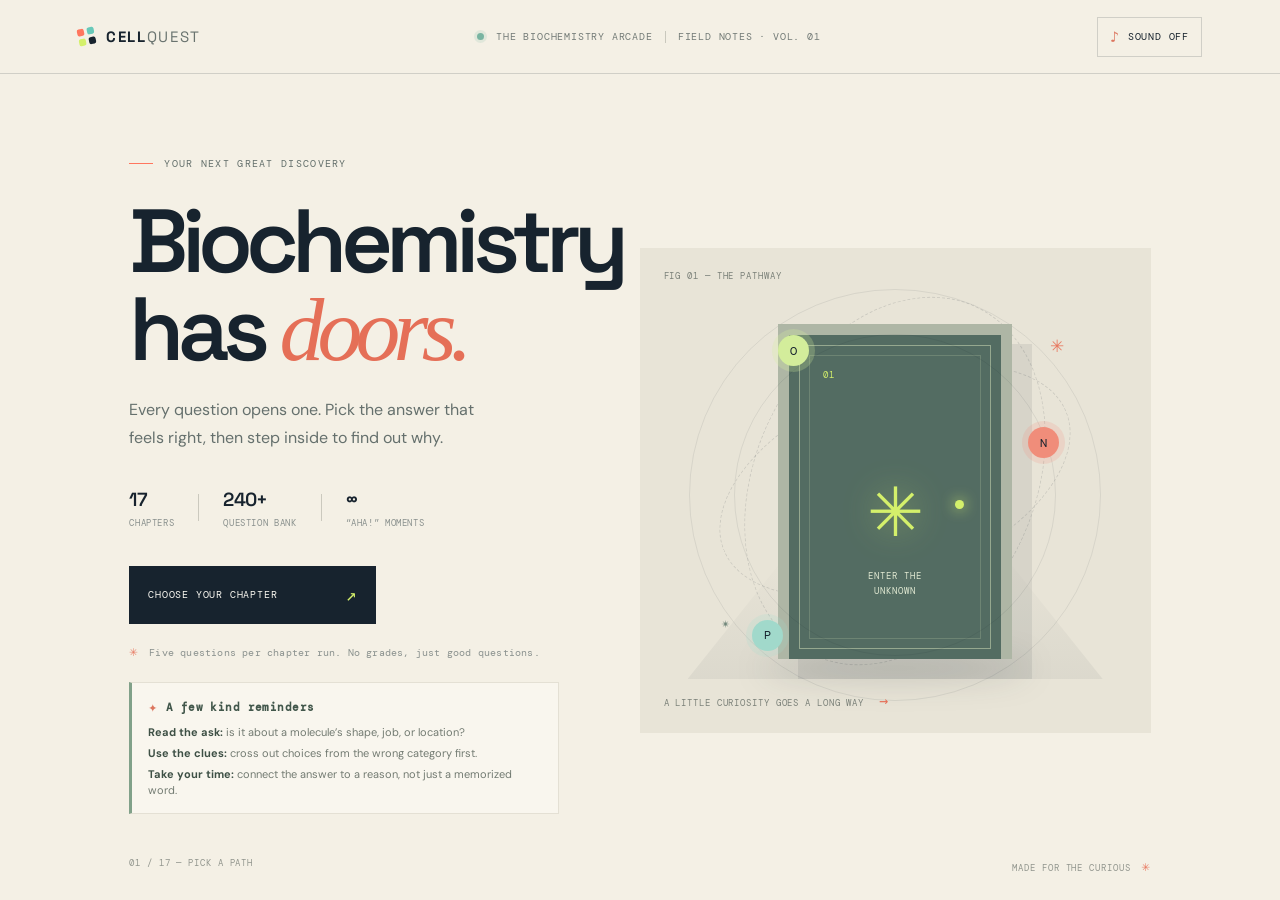
==== commit e89ab956: "Save source and v2 conversation for issue #9 Run: 43665041518 Generation: 43665041518-1794708497645" ====
--- a/index.html
+++ b/index.html
@@ -1,381 +1,111 @@
 <!doctype html>
 <html lang="en">
 <head>
-<meta charset="utf-8">
-<meta name="viewport" content="width=device-width,initial-scale=1,maximum-scale=1,user-scalable=no,viewport-fit=cover">
-<meta name="theme-color" content="#0a0c0e">
-<link rel="icon" href="data:,">
-<title>NUKETOWN 2025 — Blackout Ops</title>
-<style>
-@import url('https://fonts.googleapis.com/css2?family=Barlow+Condensed:wght@400;500;600;700;800;900&family=Barlow:wght@400;600;700&display=swap');
-
-*{box-sizing:border-box}
-html,body{margin:0;width:100%;height:100%;overflow:hidden;background:#07090b;color:#f2f4ee;
-  font-family:'Barlow Condensed','Arial Narrow',Arial,sans-serif;touch-action:none}
-body{user-select:none;-webkit-user-select:none;cursor:default}
-#game{position:fixed;inset:0;width:100%;height:100%;display:block;background:#0a0d10}
-.hidden{display:none!important}
-
-/* ---------------- generic overlays ---------------- */
-.screen{position:fixed;inset:0;z-index:40;display:flex;pointer-events:none}
-.screen .panel{pointer-events:auto}
-
-/* ---------------- menu ---------------- */
-#menu{background:linear-gradient(97deg,rgba(4,6,8,.96) 0%,rgba(4,6,8,.89) 32%,rgba(4,6,8,.45) 63%,rgba(4,6,8,.14) 100%)}
-#menu .menu-inner{position:relative;width:min(1180px,100%);margin:auto;padding:34px clamp(22px,5vw,70px);display:flex;flex-direction:column;justify-content:center;min-height:100%}
-.eyebrow{font-family:'Barlow',sans-serif;font-size:10px;letter-spacing:.42em;color:#ff8a3d;font-weight:700;margin:0 0 12px;display:flex;align-items:center;gap:12px}
-.eyebrow:before{content:'';width:34px;height:2px;background:#ff6a1f;display:inline-block}
-.logo{font-size:clamp(58px,8.6vw,116px);line-height:.82;font-weight:900;letter-spacing:-.035em;margin:0;text-transform:uppercase;text-shadow:0 10px 48px #000}
-.logo em{font-style:normal;color:#ff7a26}
-.logo small{display:block;font-size:clamp(18px,2.2vw,28px);letter-spacing:.42em;font-weight:600;color:#c9d2cb;margin-top:10px;line-height:1}
-.menu-sub{font-family:'Barlow',sans-serif;font-size:11px;letter-spacing:.16em;color:#9aa59c;margin:15px 0 0;max-width:510px;line-height:1.75}
-.menu-sub b{color:#e7ede5}
-
-.loadouts{display:flex;gap:10px;margin:26px 0 20px;flex-wrap:wrap;max-width:800px}
-.loadout{position:relative;flex:1 1 200px;min-width:178px;padding:13px 15px 14px;background:rgba(16,20,22,.78);border:1px solid rgba(190,206,192,.16);cursor:pointer;transition:.16s;overflow:hidden}
-.loadout:before{content:'';position:absolute;left:0;top:0;bottom:0;width:3px;background:#3d4642;transition:.16s}
-.loadout:hover{background:rgba(28,34,35,.9);border-color:rgba(255,122,38,.45);transform:translateY(-2px)}
-.loadout.active{border-color:#ff7a26;background:linear-gradient(160deg,rgba(255,122,38,.16),rgba(16,20,22,.92) 55%)}
-.loadout.active:before{background:#ff7a26;box-shadow:0 0 14px #ff7a26}
-.lo-tag{font-family:'Barlow',sans-serif;font-size:8px;letter-spacing:.3em;color:#89958c;font-weight:700}
-.loadout.active .lo-tag{color:#ffa66d}
-.lo-name{font-size:21px;font-weight:800;letter-spacing:.02em;margin:2px 0 1px;line-height:1.05;text-transform:uppercase}
-.lo-gun{font-family:'Barlow',sans-serif;font-size:9px;letter-spacing:.14em;color:#ffcaa6;margin-bottom:6px}
-.lo-perk{font-family:'Barlow',sans-serif;font-size:8.5px;letter-spacing:.07em;color:#8d9a92;line-height:1.5}
-.lo-check{position:absolute;right:9px;top:8px;width:14px;height:14px;border:1px solid #5c665f;transform:rotate(45deg)}
-.loadout.active .lo-check{background:#ff7a26;border-color:#ff7a26;box-shadow:0 0 10px #ff7a26}
-
-.menu-actions{display:flex;align-items:center;gap:20px;flex-wrap:wrap}
-.deploy{pointer-events:auto;border:0;background:#ff7a26;color:#100b08;font-family:'Barlow Condensed',Arial,sans-serif;font-weight:900;font-size:19px;letter-spacing:.2em;padding:15px 34px 15px 30px;cursor:pointer;
-  clip-path:polygon(0 0,96% 0,100% 22%,100% 100%,4% 100%,0 78%);box-shadow:0 10px 40px #ff6a1f2e;transition:.15s}
-.deploy:hover{background:#ffa04f;transform:translateY(-1px)}
-.deploy:active{transform:translateY(1px)}
-.sens-wrap{display:flex;align-items:center;gap:10px;font-family:'Barlow',sans-serif;font-size:9px;letter-spacing:.16em;color:#8d9a92}
-.sens-wrap input{width:110px;accent-color:#ff7a26;cursor:pointer}
-.controls{display:grid;grid-template-columns:repeat(auto-fit,minmax(112px,1fr));gap:6px 18px;max-width:700px;margin-top:26px;font-family:'Barlow',sans-serif;font-size:9px;letter-spacing:.11em;color:#78857c}
-.controls span{display:flex;align-items:center;gap:7px}
-.controls kbd{font-family:'Barlow',sans-serif;font-size:8.5px;font-weight:700;letter-spacing:.04em;color:#dfe7de;background:#1b2220;border:1px solid #3a4540;border-bottom-width:2px;border-radius:2px;padding:2px 5px;min-width:20px;text-align:center}
-.menu-foot{position:absolute;right:28px;bottom:24px;text-align:right;font-family:'Barlow',sans-serif;font-size:8px;letter-spacing:.24em;color:#5c675f;line-height:2}
-.menu-foot b{display:block;color:#9aa79c;font-size:9px;letter-spacing:.3em}
-.legal{position:absolute;left:clamp(22px,5vw,70px);bottom:20px;font-family:'Barlow',sans-serif;font-size:8px;letter-spacing:.1em;color:#48524b;max-width:330px;line-height:1.7}
-
-/* ---------------- hud ---------------- */
-#hud{position:fixed;inset:0;z-index:20;pointer-events:none;font-family:'Barlow Condensed',Arial,sans-serif}
-#hud.hidden{display:none}
-#minimapwrap{position:absolute;left:22px;bottom:22px;width:174px;height:174px;background:rgba(5,8,9,.62);border:1px solid rgba(224,234,224,.25);box-shadow:0 6px 30px rgba(0,0,0,.55);padding:5px}
-#minimap{width:100%;height:100%;display:block}
-.mm-label{position:absolute;left:8px;top:8px;font-family:'Barlow',sans-serif;font-size:7px;letter-spacing:.24em;color:#c9d5ca;opacity:.8;text-shadow:0 1px 3px #000}
-.mm-compass{position:absolute;right:8px;top:7px;font-family:'Barlow',sans-serif;font-size:8px;letter-spacing:.1em;color:#ffb07a;text-shadow:0 1px 3px #000}
-#streaks{position:absolute;left:22px;bottom:206px;display:flex;gap:6px}
-.streak{width:50px;height:44px;background:rgba(5,8,9,.6);border:1px solid rgba(224,234,224,.18);display:flex;flex-direction:column;align-items:center;justify-content:center;position:relative;overflow:hidden;transition:.2s}
-.streak .s-ico{font-size:17px;line-height:1;color:#93a196;filter:grayscale(1)}
-.streak .s-key{position:absolute;right:3px;top:2px;font-family:'Barlow',sans-serif;font-size:7px;color:#718076}
-.streak .s-name{font-family:'Barlow',sans-serif;font-size:6.5px;letter-spacing:.1em;color:#79877d;margin-top:2px}
-.streak .s-fill{position:absolute;left:0;bottom:0;height:2px;background:#ff7a26;width:0;transition:width .2s}
-.streak.ready{border-color:#ff8a3d;background:rgba(255,122,38,.17);box-shadow:0 0 18px rgba(255,122,38,.28)}
-.streak.ready .s-ico{color:#ffb27c;filter:none}
-.streak.ready .s-name,.streak.ready .s-key{color:#ffc49b}
-.streak.ready .s-fill{background:#ffb27c;width:100%!important;box-shadow:0 0 8px #ff7a26}
-.streak.used{opacity:.35}
-
-#killfeed{position:absolute;right:22px;top:18px;display:flex;flex-direction:column;align-items:flex-end;gap:3px;max-width:430px}
-.kf{display:flex;align-items:center;gap:7px;background:rgba(5,8,9,.48);border-right:2px solid #7d8a80;padding:4px 8px;font-size:12px;letter-spacing:.05em;animation:kfin .18s ease-out;font-weight:600}
-@keyframes kfin{from{transform:translateX(22px);opacity:0}to{transform:none;opacity:1}}
-.kf .kf-a{color:#79b7ff}.kf .kf-b{color:#ff7f70}
-.kf .kf-w{font-family:'Barlow',sans-serif;font-size:8px;letter-spacing:.12em;color:#bcc7bd;background:#20272a;padding:2px 5px}
-.kf.self{border-right-color:#ff7a26;background:rgba(50,20,8,.6)}
-.kf .kf-hs{color:#ffb04a;font-size:10px}
-
-#matchbar{position:absolute;top:16px;left:50%;transform:translateX(-50%);display:flex;align-items:stretch;background:rgba(5,8,9,.62);border:1px solid rgba(224,234,224,.16);box-shadow:0 5px 24px #0008}
-.mb-team{display:flex;align-items:center;gap:9px;padding:6px 16px 6px 12px;border-right:1px solid rgba(255,255,255,.1)}
-.mb-team.enemy{border-right:0;border-left:1px solid rgba(255,255,255,.1);flex-direction:row-reverse}
-.mb-score{font-size:30px;font-weight:800;line-height:.9;min-width:30px;text-align:center}
-.mb-blue .mb-score{color:#84beff}.mb-red .mb-score{color:#ff887a}
-.mb-tag{font-family:'Barlow',sans-serif;font-size:7px;letter-spacing:.2em;color:#93a096;text-align:center;line-height:1.6}
-.mb-tag b{display:block;font-size:10px;letter-spacing:.14em;color:#e4ebe2}
-.mb-mid{padding:6px 18px;display:flex;flex-direction:column;align-items:center;justify-content:center;min-width:86px}
-#matchTimer{font-size:21px;font-weight:700;letter-spacing:.04em;line-height:1}
-.mb-mode{font-family:'Barlow',sans-serif;font-size:6.5px;letter-spacing:.24em;color:#8b988e;margin-top:3px}
-#spectateTag{position:absolute;top:78px;left:50%;transform:translateX(-50%);font-family:'Barlow',sans-serif;font-size:8px;letter-spacing:.3em;color:#ff9a63;background:rgba(5,8,9,.5);padding:3px 10px}
-
-#crosshair{position:absolute;left:50%;top:50%;width:60px;height:60px;transform:translate(-50%,-50%)}
-#crosshair .ch{position:absolute;background:#e8f0e6;box-shadow:0 0 3px #000a,0 0 1px #000}
-#crosshair .ch.t,#crosshair .ch.b{width:1.5px;height:8px;left:50%;margin-left:-.75px}
-#crosshair .ch.l,#crosshair .ch.r{height:1.5px;width:8px;top:50%;margin-top:-.75px}
-#crosshair .ch.t{top:4px}#crosshair .ch.b{bottom:4px}#crosshair .ch.l{left:4px}#crosshair .ch.r{right:4px}
-#crosshair .dot{position:absolute;left:50%;top:50%;width:2px;height:2px;margin:-1px;background:#fff;border-radius:50%;box-shadow:0 0 3px #000}
-#crosshair.ads .ch{opacity:.0}
-#hitmarker{position:absolute;left:50%;top:50%;width:34px;height:34px;transform:translate(-50%,-50%) rotate(45deg);opacity:0}
-#hitmarker span{position:absolute;background:#fff;box-shadow:0 0 5px #000}
-#hitmarker span:nth-child(1){left:0;top:0;width:10px;height:2px}
-#hitmarker span:nth-child(2){right:0;top:0;width:10px;height:2px}
-#hitmarker span:nth-child(3){left:0;bottom:0;width:10px;height:2px}
-#hitmarker span:nth-child(4){right:0;bottom:0;width:10px;height:2px}
-#hitmarker.show{animation:hm .22s ease-out}
-#hitmarker.kill span{background:#ff4b3e}
-#hitmarker.head span{background:#ffc247}
-@keyframes hm{0%{opacity:1;transform:translate(-50%,-50%) rotate(45deg) scale(.7)}70%{opacity:1}100%{opacity:0;transform:translate(-50%,-50%) rotate(45deg) scale(1.25)}}
-
-#killconfirm{position:absolute;left:50%;top:calc(50% + 34px);transform:translateX(-50%);text-align:center;opacity:0;transition:opacity .18s}
-#killconfirm .kc-score{font-size:24px;font-weight:800;letter-spacing:.03em;color:#fff;text-shadow:0 2px 10px #000,0 0 20px #ff7a2666}
-#killconfirm .kc-txt{font-family:'Barlow',sans-serif;font-size:8px;letter-spacing:.28em;color:#ffb07a;margin-top:1px;text-shadow:0 1px 4px #000}
-#killconfirm.show{opacity:1}
-#notify{position:absolute;left:50%;top:22%;transform:translateX(-50%);text-align:center;opacity:0;transition:opacity .2s}
-#notify .n-main{font-size:22px;font-weight:800;letter-spacing:.16em;color:#ffd0ae;text-shadow:0 2px 12px #000,0 0 26px #ff6a1f44}
-#notify .n-sub{font-family:'Barlow',sans-serif;font-size:8px;letter-spacing:.3em;color:#c9d4ca;margin-top:3px;text-shadow:0 1px 4px #000}
-#notify.show{opacity:1}
-
-#healthwrap{position:absolute;left:22px;bottom:212px;width:174px}
-#healthbar{height:3px;background:rgba(255,255,255,.15);overflow:hidden}
-#healthfill{height:100%;width:100%;background:#d8e7cf;transition:width .12s}
-#hud.hurt #healthfill{background:#ff5a48}
-#equip{display:flex;gap:8px;margin-top:6px;font-family:'Barlow',sans-serif;font-size:8px;letter-spacing:.13em;color:#93a096}
-#equip b{color:#e6eee3;font-weight:600}
-
-#weaponhud{position:absolute;right:26px;bottom:20px;text-align:right;min-width:230px}
-#weaponName{font-size:23px;font-weight:800;letter-spacing:.05em;text-shadow:0 2px 12px #000;line-height:1}
-#weaponMode{font-family:'Barlow',sans-serif;font-size:7.5px;letter-spacing:.26em;color:#9aa79c;margin-top:3px}
-#ammoRow{display:flex;align-items:baseline;justify-content:flex-end;gap:8px;margin-top:2px;text-shadow:0 3px 16px #000}
-#ammoMag{font-size:44px;font-weight:800;line-height:.95;letter-spacing:-.02em}
-#ammoMag.low{color:#ff6c58}
-#ammoRes{font-size:19px;font-weight:600;color:#a4b0a5}
-#reloadHint{font-family:'Barlow',sans-serif;font-size:8px;letter-spacing:.26em;color:#ffb07a;height:12px;margin-top:2px;opacity:0;transition:.15s}
-#reloadHint.show{opacity:1}
-#weaponList{position:absolute;right:26px;bottom:126px;display:flex;flex-direction:column;align-items:flex-end;gap:2px;font-family:'Barlow',sans-serif;font-size:8px;letter-spacing:.16em;color:#65736a}
-#weaponList .wl{padding:2px 7px;border-right:2px solid transparent}
-#weaponList .wl.active{color:#e9f0e7;border-right-color:#ff7a26;background:rgba(255,122,38,.08)}
-
-#dmgArcs{position:absolute;inset:0;overflow:hidden}
-.arc{position:absolute;left:50%;top:50%;width:260px;height:260px;margin:-130px;border-radius:50%;border-top:3px solid #ff3b2e;filter:blur(1px);opacity:0;box-shadow:0 -8px 30px -12px #ff2a1d}
-#hurt{position:fixed;inset:0;z-index:19;pointer-events:none;background:radial-gradient(ellipse at center,transparent 32%,rgba(150,10,4,.0) 52%,rgba(170,12,6,.55) 100%);opacity:0;transition:opacity .25s}
-#flash{position:fixed;inset:0;z-index:18;pointer-events:none;background:#fff;opacity:0}
-#vignette{position:fixed;inset:0;z-index:17;pointer-events:none;background:radial-gradient(ellipse at center,transparent 46%,rgba(0,0,0,.34) 100%)}
-#grain{position:fixed;inset:0;z-index:16;pointer-events:none;opacity:.045;background-image:url("data:image/svg+xml;utf8,<svg xmlns='http://www.w3.org/2000/svg' width='140' height='140'><filter id='n'><feTurbulence type='fractalNoise' baseFrequency='.9' numOctaves='2'/></filter><rect width='140' height='140' filter='url(%23n)' opacity='.6'/></svg>")}
-#scope{position:fixed;inset:0;z-index:21;pointer-events:none;display:none}
-#scope.on{display:block}
-#scope .sc-ring{position:absolute;left:50%;top:50%;width:min(78vh,78vw);height:min(78vh,78vw);transform:translate(-50%,-50%);border-radius:50%;
-  box-shadow:0 0 0 2000px #000,inset 0 0 60px 30px #000;border:2px solid #0a0a0a}
-#scope .sc-cross{position:absolute;left:50%;top:50%;transform:translate(-50%,-50%);width:min(78vh,78vw);height:min(78vh,78vw)}
-#scope .sc-cross:before,#scope .sc-cross:after{content:'';position:absolute;background:#0b0f0c;opacity:.9}
-#scope .sc-cross:before{left:50%;top:0;bottom:0;width:1px}
-#scope .sc-cross:after{top:50%;left:0;right:0;height:1px}
-#scope .sc-mil{position:absolute;left:50%;top:50%;width:min(78vh,78vw);height:min(78vh,78vw);transform:translate(-50%,-50%);border-radius:50%;background:
-  radial-gradient(circle at 50% 50%,transparent 0 9%,#0b0f0c 9.2% 9.6%,transparent 9.8% 19%,#0b0f0c 19.2% 19.6%,transparent 19.8%) ;opacity:.75}
-
-/* ---------------- death / pause / end ---------------- */
-#death{position:fixed;inset:0;z-index:30;pointer-events:none;display:flex;flex-direction:column;align-items:center;justify-content:center;background:radial-gradient(ellipse at center,rgba(60,4,2,.18),rgba(8,2,2,.72));opacity:0;transition:opacity .3s}
-#death.on{opacity:1}
-#death .d-kicker{font-family:'Barlow',sans-serif;font-size:9px;letter-spacing:.36em;color:#ff9c8c}
-#death .d-killer{font-size:42px;font-weight:800;letter-spacing:.03em;margin:4px 0 2px;text-shadow:0 5px 30px #000}
-#death .d-weap{font-family:'Barlow',sans-serif;font-size:9px;letter-spacing:.24em;color:#b9c4ba}
-#death .d-respawn{font-family:'Barlow',sans-serif;font-size:8px;letter-spacing:.3em;color:#8b978d;margin-top:22px}
-#death .d-count{font-size:34px;font-weight:800;color:#ffd0c4;line-height:1}
-
-#pause,#endscreen{position:fixed;inset:0;z-index:45;display:flex;align-items:center;justify-content:center;background:rgba(5,8,9,.8);backdrop-filter:blur(4px);pointer-events:auto}
-.pause-card{width:min(460px,92vw);background:#0d1214;border:1px solid #2b3537;padding:30px;box-shadow:0 18px 80px #000}
-.pause-card h2{margin:0;font-size:38px;font-weight:900;letter-spacing:.02em;line-height:1}
-.pause-card .pc-tag{font-family:'Barlow',sans-serif;font-size:8px;letter-spacing:.3em;color:#ff8a3d;margin-bottom:8px}
-.pause-card .pc-row{display:flex;justify-content:space-between;align-items:center;gap:16px;margin-top:18px;font-family:'Barlow',sans-serif;font-size:9px;letter-spacing:.15em;color:#9aa79c}
-.pause-card .pc-row input{width:180px;accent-color:#ff7a26}
-.pc-btns{display:flex;gap:10px;margin-top:26px}
-.pc-btn{border:1px solid #46514b;background:#151c1c;color:#e6eee3;font-family:'Barlow Condensed',Arial,sans-serif;font-weight:700;font-size:14px;letter-spacing:.16em;padding:10px 18px;cursor:pointer}
-.pc-btn.primary{background:#ff7a26;border-color:#ff7a26;color:#150d08}
-.pc-btn:hover{filter:brightness(1.15)}
-
-#endscreen .end-inner{width:min(760px,94vw);text-align:center}
-#endResult{font-size:clamp(54px,9vw,104px);font-weight:900;letter-spacing:.02em;line-height:.86;margin:0;text-shadow:0 8px 50px #000}
-#endResult.win{color:#ffb073}
-#endResult.loss{color:#ff5f50}
-#endSub{font-family:'Barlow',sans-serif;font-size:9px;letter-spacing:.32em;color:#aab6ac;margin-top:14px}
-.end-stats{display:grid;grid-template-columns:repeat(5,1fr);gap:1px;background:#2a3335;border:1px solid #2a3335;margin:30px 0}
-.end-stat{background:#0d1214;padding:14px 6px}
-.end-stat .es-v{font-size:30px;font-weight:800;line-height:1}
-.end-stat .es-k{font-family:'Barlow',sans-serif;font-size:7px;letter-spacing:.24em;color:#8b978d;margin-top:5px}
-.end-btns{display:flex;justify-content:center;gap:10px}
-
-#loading{position:fixed;inset:0;z-index:60;background:#07090b;display:flex;flex-direction:column;align-items:center;justify-content:center;gap:16px;transition:opacity .4s}
-#loading.gone{opacity:0;pointer-events:none}
-.ld-logo{font-size:34px;font-weight:900;letter-spacing:.3em;color:#dfe8dd}
-.ld-bar{width:220px;height:2px;background:#252d2b;overflow:hidden}
-.ld-bar i{display:block;height:100%;width:0;background:#ff7a26;transition:width .25s}
-.ld-txt{font-family:'Barlow',sans-serif;font-size:8px;letter-spacing:.3em;color:#66736a}
-
-#clickcatch{position:fixed;inset:0;z-index:25;display:flex;align-items:center;justify-content:center;background:rgba(3,5,6,.35);cursor:pointer}
-#clickcatch .cc{font-family:'Barlow',sans-serif;font-size:10px;letter-spacing:.3em;color:#e9f0e7;background:rgba(6,9,10,.85);border:1px solid #3c4741;padding:14px 26px;text-shadow:0 1px 5px #000}
-
-.mobile-only{display:none}
-@media(max-width:820px){
-  #minimapwrap{width:120px;height:120px;left:12px;bottom:12px}
-  #streaks{bottom:142px;left:12px;gap:4px}
-  .streak{width:40px;height:36px}
-  #healthwrap{left:12px;bottom:140px;width:120px}
-  #weaponhud{right:14px;bottom:12px;min-width:170px}
-  #weaponName{font-size:17px}#ammoMag{font-size:34px}#ammoRes{font-size:15px}
-  #weaponList{display:none}
-  #matchbar{transform:translateX(-50%) scale(.86);top:10px}
-  #killfeed{top:64px;right:10px;max-width:270px}
-  .kf{font-size:10px}
-  #equip{display:none}
-  .legal{display:none}
-  .mobile-only{display:block}
-  #menu .menu-inner{padding-top:60px;justify-content:flex-start}
-  #menu{background:linear-gradient(180deg,rgba(4,6,8,.94),rgba(4,6,8,.72))}
-  .controls{display:none}
-}
-@media(max-height:620px){
-  .logo{font-size:52px}.menu-sub{display:none}.loadouts{margin:14px 0}.controls{display:none}
-  #menu .menu-inner{padding-top:20px}
-}
-</style>
+  <meta charset="utf-8">
+  <meta name="viewport" content="width=device-width, initial-scale=1">
+  <meta name="theme-color" content="#101a27">
+  <link rel="icon" href="data:,">
+  <meta name="description" content="A playful, door-by-door biochemistry adventure. Learn the why behind every answer.">
+  <title>Cell Quest — Biochemistry, one door at a time</title>
+  <link rel="preconnect" href="https://fonts.googleapis.com">
+  <link rel="preconnect" href="https://fonts.gstatic.com" crossorigin>
+  <link href="https://fonts.googleapis.com/css2?family=DM+Mono:wght@400;500&family=DM+Sans:wght@400;500;600;700;800&family=Space+Grotesk:wght@400;500;600;700&display=swap" rel="stylesheet">
+  <link rel="stylesheet" href="styles.css">
 </head>
 <body>
-<canvas id="game"></canvas>
+  <div class="app-shell">
+    <header class="topbar">
+      <a class="brand" href="#" aria-label="Cell Quest home" id="home-link"><span class="brand-mark"><span></span><span></span><span></span><span></span></span><span>CELL<span class="brand-light">QUEST</span></span></a>
+      <div class="top-meta"><span class="live-dot"></span><span>THE BIOCHEMISTRY ARCADE</span><span class="meta-divider"></span><span>FIELD NOTES · VOL. 01</span></div>
+      <button class="sound-toggle" id="sound-toggle" aria-label="Toggle sound effects" title="Toggle sound effects"><span class="sound-icon">♪</span><span class="sound-label">SOUND OFF</span></button>
+    </header>
 
-<div id="grain"></div>
-<div id="vignette"></div>
-<div id="hurt"></div>
-<div id="flash"></div>
+    <main id="app">
+      <section class="welcome-screen" id="welcome-screen">
+        <div class="welcome-copy">
+          <div class="eyebrow"><span class="eyebrow-line"></span> YOUR NEXT GREAT DISCOVERY</div>
+          <h1>Biochemistry<br>has <span class="italic-word">doors.</span></h1>
+          <p class="welcome-lede">Every question opens one. Pick the answer that feels right, then step inside to find out why.</p>
+          <div class="welcome-facts"><div><strong>17</strong><span>CHAPTERS</span></div><i></i><div><strong>240+</strong><span>QUESTION BANK</span></div><i></i><div><strong>∞</strong><span>“AHA!” MOMENTS</span></div></div>
+          <button class="primary-button" id="start-button"><span>CHOOSE YOUR CHAPTER</span><span class="button-arrow">↗</span></button>
+          <div class="tiny-note"><span>✳</span> Five questions per chapter run. No grades, just good questions.</div>
+          <aside class="welcome-guidance" aria-label="Friendly question advice and hints">
+            <div class="guidance-heading"><span>✦</span><strong>A few kind reminders</strong></div>
+            <ul>
+              <li><b>Read the ask:</b> is it about a molecule’s shape, job, or location?</li>
+              <li><b>Use the clues:</b> cross out choices from the wrong category first.</li>
+              <li><b>Take your time:</b> connect the answer to a reason, not just a memorized word.</li>
+            </ul>
+          </aside>
+        </div>
+        <div class="welcome-art" aria-label="Illustration of glowing biochemical doors">
+          <div class="art-label art-label-top">FIG 01 — THE PATHWAY</div>
+          <div class="orbit orbit-one"></div><div class="orbit orbit-two"></div><div class="molecule molecule-a">O</div><div class="molecule molecule-b">N</div><div class="molecule molecule-c">P</div>
+          <div class="door-scene"><div class="scene-floor"></div><div class="hero-door"><div class="door-inner"><div class="door-panel"><span class="door-number">01</span><span class="door-glyph">✳</span><span class="door-caption">ENTER THE<br>UNKNOWN</span><span class="door-handle"></span></div></div></div><div class="door-shadow"></div></div>
+          <div class="art-label art-label-bottom">A LITTLE CURIOSITY GOES A LONG WAY <span>→</span></div>
+          <span class="art-star star-one">✳</span><span class="art-star star-two">✴</span>
+        </div>
+        <div class="welcome-footer"><span>01 / 17 — PICK A PATH</span><span>MADE FOR THE CURIOUS <span class="footer-spark">✳</span></span></div>
+      </section>
 
-<!-- ============ HUD ============ -->
-<div id="hud" class="hidden">
-  <div id="dmgArcs"></div>
-  <div id="minimapwrap">
-    <canvas id="minimap" width="328" height="328"></canvas>
-    <div class="mm-label">NUKETOWN</div>
-    <div class="mm-compass" id="mmCompass">N</div>
+      <section class="game-screen hidden" id="game-screen">
+        <aside class="sidebar">
+          <button class="back-button" id="back-button"><span>←</span> ALL CHAPTERS</button>
+          <div class="chapter-label">YOUR CURRENT EXPEDITION</div>
+          <div class="chapter-name" id="chapter-name">Foundations</div>
+          <div class="chapter-index" id="chapter-index">CHAPTER 01</div>
+          <div class="sidebar-rule"></div>
+          <div class="progress-heading"><span>FIELD PROGRESS</span><span id="progress-count">01 / 05</span></div>
+          <div class="progress-track"><div id="progress-fill"></div></div>
+          <div class="progress-dots" id="progress-dots"></div>
+          <div class="sidebar-bottom"><div class="streak-badge"><span class="streak-icon">✳</span><div><span class="streak-number" id="streak-count">0</span><span class="streak-caption">DOOR STREAK</span></div></div><div class="sidebar-tip"><span class="tip-star">✦</span><p>Wrong turns are still part of the map.</p></div><div class="chapter-switch"><span>CHANGE CHAPTER</span><button id="chapter-switch-button">↗</button></div></div>
+        </aside>
+
+        <div class="game-main">
+          <div class="game-topline"><div><span class="breadcrumb-muted">EXPEDITION</span><span class="crumb-slash">/</span><span id="crumb-chapter">FOUNDATIONS</span></div><div class="score-pill"><span class="score-star">✳</span><span id="score-count">0</span><span class="score-label">DISCOVERIES</span></div></div>
+          <div class="question-area">
+            <div class="question-kicker"><span class="question-number" id="question-number">QUESTION 01</span><span class="question-saved-mark hidden" id="question-saved-mark" aria-label="Already answered">✓ SAVED</span><span class="kicker-dash"></span><span class="question-topic" id="question-topic">THE BUILDING BLOCKS</span></div>
+            <h2 class="question-text" id="question-text"></h2>
+            <div class="instruction"><span class="instruction-icon">↳</span> Pick a door. The answer is waiting inside.</div>
+          </div>
+          <div class="doors-grid" id="doors-grid"></div>
+          <div class="game-foot"><span>TRUST YOUR INSTINCTS. THEN LEARN THE WHY.</span><span>◈ &nbsp; BIOCHEMISTRY, UNLOCKED</span></div>
+        </div>
+      </section>
+
+      <section class="chapter-screen hidden" id="chapter-screen">
+        <div class="chapter-screen-head"><button class="back-button" id="home-button"><span>←</span> BACK TO HOME</button><div class="eyebrow"><span class="eyebrow-line"></span> PATHWAYS INTO THE CELL</div><h2>Where to<br><span class="italic-word">begin?</span></h2><p>Choose a chapter, then choose how you want to learn.</p></div>
+        <div class="mode-picker" role="group" aria-label="Choose a learning mode">
+          <button class="mode-button is-active" data-mode="quiz" aria-pressed="true"><strong>Quick quiz</strong><span>Five questions</span></button>
+          <button class="mode-button" data-mode="explain" aria-pressed="false"><strong>Explain it</strong><span>Put answers in your words</span></button>
+          <button class="mode-button" data-mode="define" aria-pressed="false"><strong>Define terms</strong><span>Practice the word bank</span></button>
+          <button class="mode-button" data-mode="all" aria-pressed="false"><strong>Study all</strong><span>Every question in a chapter</span></button>
+        </div>
+        <div class="chapter-grid" id="chapter-grid"></div>
+        <div class="chapter-screen-footer"><span id="chapter-count-note">YOUR BIOCHEMISTRY FIELD GUIDE</span><span>✳ TAKE THE SCENIC ROUTE</span></div>
+      </section>
+
+      <div class="modal-backdrop hidden" id="feedback-modal" role="dialog" aria-modal="true" aria-labelledby="feedback-title">
+        <div class="feedback-card" id="feedback-card">
+          <div class="feedback-top"><span class="feedback-status" id="feedback-status">DOOR OPENED</span><button class="modal-close" id="modal-close" aria-label="Close explanation">×</button></div>
+          <div class="feedback-symbol" id="feedback-symbol">✳</div>
+          <div class="feedback-choice" id="feedback-choice"></div>
+          <h2 id="feedback-title">You found it.</h2>
+          <p class="feedback-explanation" id="feedback-explanation"></p>
+          <div class="explain-box hidden" id="explain-box"><label for="explain-input">YOUR EXPLANATION</label><textarea id="explain-input" rows="3" maxlength="500" placeholder="Explain the key idea in your own words…" autocomplete="off"></textarea><div class="analogy-error hidden" id="explain-error">Write a little more before checking your explanation.</div><div class="explain-review hidden" id="explain-review" aria-live="polite"></div><button class="analogy-submit" id="explain-submit">CHECK MY EXPLANATION ↗</button></div>
+          <div class="analogy-review hidden" id="analogy-review" aria-live="polite"></div>
+          <div class="analogy-box hidden" id="analogy-box"><div class="analogy-heading"><span>✎</span> MAKE IT MAKE SENSE</div><p id="analogy-prompt">Connect the idea to something familiar. What maps to what—and where does the comparison stop matching?</p><label for="analogy-input">YOUR ANALOGY</label><textarea id="analogy-input" rows="3" maxlength="280" placeholder="It's a little like…" autocomplete="off"></textarea><div class="analogy-bottom"><span id="analogy-hint">A comparison in your own words (at least 12 characters).</span><span id="char-count">0 / 280</span></div><div class="analogy-error hidden" id="analogy-error">Add a little more detail to your analogy before continuing.</div><button class="analogy-submit" id="analogy-submit">LOCK IN MY ANALOGY <span>↗</span></button></div>
+          <div class="feedback-actions" id="feedback-actions"><button class="continue-button" id="continue-button">NEXT QUESTION <span>→</span></button><button class="review-button" id="review-button">REVISIT THIS QUESTION</button></div>
+        </div>
+      </div>
+      <section class="word-practice hidden" id="word-practice-screen" aria-labelledby="practice-term"><button class="back-button" id="practice-back"><span>←</span> ALL CHAPTERS</button><div class="practice-card"><div class="eyebrow"><span class="eyebrow-line"></span> DEFINE IT IN YOUR OWN WORDS</div><div class="practice-progress" id="practice-progress">TERM 01 / 01</div><h2 id="practice-term"></h2><p>Write what you think this term means. Then reveal the field-guide definition and compare.</p><label for="definition-input">YOUR DEFINITION</label><textarea id="definition-input" rows="4" maxlength="500" placeholder="I think this means…"></textarea><div class="analogy-error hidden" id="definition-error">Add a little more detail before checking your definition.</div><div class="practice-actions"><button class="primary-button" id="definition-check"><span>CHECK MY DEFINITION</span><span class="button-arrow">↗</span></button><button class="review-button hidden" id="definition-next">NEXT TERM →</button></div><div class="definition-reveal hidden" id="definition-reveal" aria-live="polite"></div></div></section>
+
+      <div class="modal-backdrop hidden" id="word-bank-modal" role="dialog" aria-modal="true" aria-labelledby="word-bank-title"><div class="word-bank-card"><div class="feedback-top"><h2 id="word-bank-title">WORD BANK</h2><button class="modal-close" id="word-bank-close" aria-label="Close word bank">×</button></div><div id="word-bank-content"></div></div></div>
+      <section class="complete-screen hidden" id="complete-screen"><div class="complete-card"><div class="complete-ornament">✳</div><div class="eyebrow"><span class="eyebrow-line"></span> EXPEDITION COMPLETE</div><h2>Look at you,<br><span class="italic-word">cell explorer.</span></h2><p id="complete-message">You made it through every door.</p><div class="complete-stats"><div><strong id="final-score">0/5</strong><span>FIRST-TRY FINDS</span></div><i></i><div><strong id="final-streak">0</strong><span>BEST STREAK</span></div></div><button class="primary-button" id="replay-button"><span>EXPLORE THIS CHAPTER AGAIN</span><span class="button-arrow">↗</span></button><button class="review-button complete-chapters" id="complete-chapters">PICK ANOTHER CHAPTER</button></div><div class="complete-decoration"><div class="complete-ring ring-a"></div><div class="complete-ring ring-b"></div><span>ATP</span><span>H₂O</span><span>✦</span></div></section>
+    </main>
   </div>
-  <div id="streaks">
-    <div class="streak" id="streak0" data-i="0"><span class="s-key">3</span><span class="s-ico">◉</span><span class="s-name">UAV</span><i class="s-fill"></i></div>
-    <div class="streak" id="streak1" data-i="1"><span class="s-key">4</span><span class="s-ico">➤</span><span class="s-name">H-K</span><i class="s-fill"></i></div>
-    <div class="streak" id="streak2" data-i="2"><span class="s-key">5</span><span class="s-ico">☄</span><span class="s-name">STRIKE</span><i class="s-fill"></i></div>
-  </div>
-  <div id="healthwrap">
-    <div id="healthbar"><div id="healthfill"></div></div>
-    <div id="equip"><span>FRAG <b id="fragCount">×2</b></span><span>KNIFE <b>[V]</b></span></div>
-  </div>
-
-  <div id="matchbar">
-    <div class="mb-team mb-blue"><div class="mb-score" id="scoreBlue">0</div><div class="mb-tag"><b>BLACKOUT</b>YOUR TEAM</div></div>
-    <div class="mb-mid"><div id="matchTimer">6:00</div><div class="mb-mode">TEAM DEATHMATCH</div></div>
-    <div class="mb-team mb-red"><div class="mb-score" id="scoreRed">0</div><div class="mb-tag"><b>CELL</b>ENEMY</div></div>
-  </div>
-  <div id="spectateTag" class="hidden">RESPAWNING</div>
-
-  <div id="killfeed"></div>
-
-  <div id="crosshair">
-    <div class="ch t"></div><div class="ch b"></div><div class="ch l"></div><div class="ch r"></div><div class="dot"></div>
-  </div>
-  <div id="hitmarker"><span></span><span></span><span></span><span></span></div>
-  <div id="killconfirm"><div class="kc-score">+100</div><div class="kc-txt">ENEMY DOWN</div></div>
-  <div id="notify"><div class="n-main">UAV ONLINE</div><div class="n-sub">ENEMY POSITIONS REVEALED</div></div>
-
-  <div id="weaponhud">
-    <div id="weaponMode">ASSAULT RIFLE</div>
-    <div id="weaponName">MTAR</div>
-    <div id="ammoRow"><div id="ammoMag">30</div><div id="ammoRes">/ 180</div></div>
-    <div id="reloadHint">RELOADING</div>
-  </div>
-  <div id="weaponList">
-    <div class="wl active" id="wl1">1 · PRIMARY</div>
-    <div class="wl" id="wl2">2 · M1911</div>
-  </div>
-</div>
-
-<div id="scope"><div class="sc-ring"></div><div class="sc-mil"></div><div class="sc-cross"></div></div>
-
-<!-- ============ DEATH ============ -->
-<div id="death">
-  <div class="d-kicker">YOU WERE KILLED BY</div>
-  <div class="d-killer" id="deathKiller">HAVOC</div>
-  <div class="d-weap" id="deathWeapon">MTAR</div>
-  <div class="d-respawn">RESPAWN IN</div>
-  <div class="d-count" id="respawnCount">3</div>
-</div>
-
-<!-- ============ MENU ============ -->
-<div id="menu" class="screen">
-  <div class="menu-inner">
-    <div class="eyebrow">CLASSIFIED // NUKETOWN COMBAT SIMULATION</div>
-    <h1 class="logo">BLACK<em>OUT</em><small>NUKETOWN 2025</small></h1>
-    <p class="menu-sub">Two teams. One fake suburban street. Fast movement, fast kills, scorestreaks. <b>Pick a class and deploy.</b></p>
-
-    <div class="loadouts" id="loadouts">
-      <div class="loadout active" data-loadout="0">
-        <div class="lo-tag">ASSAULT</div><div class="lo-name">MTAR</div>
-        <div class="lo-gun">AR · RED DOT · 30 RND</div>
-        <div class="lo-perk">LIGHTWEIGHT · FRAG ×2<br>BALANCED MID-RANGE RIFLE</div>
-        <div class="lo-check"></div>
-      </div>
-      <div class="loadout" data-loadout="1">
-        <div class="lo-tag">RUSHER</div><div class="lo-name">MSMC</div>
-        <div class="lo-gun">SMG · RED DOT · 30 RND</div>
-        <div class="lo-perk">LIGHTWEIGHT · FRAG ×2<br>FAST FIRE · CLOSE RANGE</div>
-        <div class="lo-check"></div>
-      </div>
-      <div class="loadout" data-loadout="2">
-        <div class="lo-tag">OVERWATCH</div><div class="lo-name">DSR-50</div>
-        <div class="lo-gun">SNIPER · 6× SCOPE · 5 RND</div>
-        <div class="lo-perk">TOUGHNESS · FRAG ×1<br>ONE SHOT · LONG RANGE</div>
-        <div class="lo-check"></div>
-      </div>
-    </div>
-
-    <div class="menu-actions">
-      <button class="deploy" id="deployBtn">DEPLOY &nbsp;→</button>
-      <div class="sens-wrap"><span>MOUSE</span><input id="sensInput" type="range" min="20" max="240" value="100"><span id="sensVal">1.00</span></div>
-    </div>
-
-    <div class="controls">
-      <span><kbd>WASD</kbd> MOVE</span><span><kbd>SHIFT</kbd> SPRINT</span><span><kbd>CTRL</kbd> CROUCH</span>
-      <span><kbd>SPACE</kbd> JUMP</span><span><kbd>LMB</kbd> FIRE</span><span><kbd>RMB</kbd> AIM</span>
-      <span><kbd>R</kbd> RELOAD</span><span><kbd>G</kbd> FRAG</span><span><kbd>V</kbd> KNIFE</span>
-      <span><kbd>1</kbd>/<kbd>2</kbd> WEAPON</span><span><kbd>3</kbd>-<kbd>5</kbd> STREAK</span><span><kbd>TAB</kbd> SCOREBOARD</span>
-      <span><kbd>ESC</kbd> PAUSE</span>
-    </div>
-  </div>
-  <div class="menu-foot"><b>COMBAT RECORD</b>NUKETOWN · 6:00 · 50 KILLS<br>LOCAL SIMULATION</div>
-  <div class="legal">Not affiliated with Activision. Original engine, assets and audio built for this demo. Inspired by the pacing of 2012-era arcade shooters.</div>
-</div>
-
-<!-- ============ PAUSE ============ -->
-<div id="pause" class="hidden">
-  <div class="pause-card">
-    <div class="pc-tag">SIMULATION PAUSED</div>
-    <h2>STANDBY</h2>
-    <div class="pc-row"><span>MOUSE SENSITIVITY</span><input id="pauseSens" type="range" min="20" max="240" value="100"></div>
-    <div class="pc-row"><span>SCORE LIMIT</span><span id="pauseScore">0 — 0</span></div>
-    <div class="pc-btns"><button class="pc-btn primary" id="resumeBtn">RESUME</button><button class="pc-btn" id="quitBtn">QUIT MATCH</button></div>
-  </div>
-</div>
-
-<!-- ============ END ============ -->
-<div id="endscreen" class="hidden">
-  <div class="end-inner">
-    <h1 id="endResult">VICTORY</h1>
-    <div id="endSub">TEAM DEATHMATCH · NUKETOWN 2025</div>
-    <div class="end-stats">
-      <div class="end-stat"><div class="es-v" id="esKills">0</div><div class="es-k">KILLS</div></div>
-      <div class="end-stat"><div class="es-v" id="esDeaths">0</div><div class="es-k">DEATHS</div></div>
-      <div class="end-stat"><div class="es-v" id="esKd">0.00</div><div class="es-k">K/D</div></div>
-      <div class="end-stat"><div class="es-v" id="esScore">0</div><div class="es-k">SCORE</div></div>
-      <div class="end-stat"><div class="es-v" id="esAcc">0%</div><div class="es-k">ACCURACY</div></div>
-    </div>
-    <div class="end-btns"><button class="pc-btn primary" id="againBtn">PLAY AGAIN</button><button class="pc-btn" id="menuBtn">CHANGE CLASS</button></div>
-  </div>
-</div>
-
-<div id="clickcatch" class="hidden"><div class="cc">CLICK TO CAPTURE MOUSE</div></div>
-
-<div id="loading">
-  <div class="ld-logo">BLACKOUT</div>
-  <div class="ld-bar"><i id="ldFill"></i></div>
-  <div class="ld-txt" id="ldTxt">BUILDING NUKETOWN…</div>
-</div>
-
-<script type="importmap">
-{ "imports": { "three": "./vendor/three.module.js" } }
-</script>
-<script type="module" src="./src/main.js"></script>
+  <script src="bank-a.js"></script>
+  <script src="learning-data.js"></script>
+  <script src="game.js"></script>
 </body>
 </html>
--- a/styles.css
+++ b/styles.css
@@ -0,0 +1,35 @@
+@import url('https://fonts.googleapis.com/css2?family=DM+Mono:wght@400;500&family=DM+Sans:wght@400;500;600;700;800&family=Space+Grotesk:wght@400;500;600;700&display=swap');
+:root{--ink:#17232e;--navy:#101a27;--cream:#f4f0e5;--paper:#fbf9f2;--muted:#8a918e;--lime:#d4f06b;--coral:#ff765e;--teal:#68c9b9;--line:rgba(23,35,46,.16);--mono:'DM Mono',monospace;--display:'Space Grotesk',sans-serif;--body:'DM Sans',sans-serif}
+*{box-sizing:border-box}html{min-height:100%;background:var(--navy)}body{margin:0;min-height:100vh;background:var(--cream);color:var(--ink);font-family:var(--body);-webkit-font-smoothing:antialiased}.app-shell{max-width:1600px;min-height:100vh;margin:0 auto;background:var(--cream);overflow:hidden;position:relative}.topbar{height:74px;padding:0 6.1%;display:flex;align-items:center;justify-content:space-between;border-bottom:1px solid var(--line);position:relative;z-index:4}.brand{display:flex;align-items:center;gap:11px;text-decoration:none;color:var(--ink);font:700 15px var(--display);letter-spacing:.11em}.brand-light{font-weight:400;color:#69736f}.brand-mark{display:grid;grid-template-columns:repeat(2,7px);grid-template-rows:repeat(2,7px);gap:3px;transform:rotate(-12deg)}.brand-mark span{background:var(--coral);border-radius:2px}.brand-mark span:nth-child(2){background:var(--teal)}.brand-mark span:nth-child(3){background:var(--lime)}.brand-mark span:nth-child(4){background:var(--ink)}.top-meta,.sound-toggle{font:10px var(--mono);letter-spacing:.08em;color:#737b77}.top-meta{display:flex;align-items:center;gap:12px}.live-dot{height:7px;width:7px;border-radius:50%;background:#79b4a1;box-shadow:0 0 0 3px rgba(121,180,161,.16)}.meta-divider{height:12px;border-left:1px solid #c9c8bd}.sound-toggle{border:1px solid var(--line);background:transparent;padding:9px 12px;display:flex;gap:8px;align-items:center;color:var(--ink);cursor:pointer}.sound-icon{font-size:15px;color:#dc765f}.hidden{display:none!important}.welcome-screen{min-height:calc(100vh - 74px);padding:75px 10.1% 68px;display:grid;grid-template-columns:1fr 1.05fr;align-items:center;position:relative}.welcome-copy{padding:0 0 10px 0;z-index:2}.eyebrow{font:10px var(--mono);letter-spacing:.13em;color:#64706c;display:flex;align-items:center;gap:11px}.eyebrow-line{width:24px;border-top:1px solid var(--coral)}h1,.chapter-screen-head h2,.complete-card h2{font:600 clamp(56px,7vw,94px)/.98 var(--display);letter-spacing:-.075em;margin:28px 0 22px;color:var(--ink)}.italic-word{font-family:Georgia,serif;font-weight:400;font-style:italic;letter-spacing:-.075em;color:#e56f57}.welcome-lede{font-size:16px;line-height:1.75;color:#65706d;max-width:370px;margin:0 0 32px}.welcome-facts{display:flex;align-items:center;gap:24px;margin:35px 0 37px}.welcome-facts div{display:flex;flex-direction:column;gap:5px}.welcome-facts strong{font:600 19px var(--display);letter-spacing:-.04em}.welcome-facts span{font:9px var(--mono);letter-spacing:.07em;color:#8a918e}.welcome-facts i,.complete-stats i{height:27px;border-left:1px solid #cbc9be}.primary-button{display:flex;justify-content:space-between;align-items:center;gap:34px;background:var(--ink);color:var(--paper);border:0;min-width:247px;padding:17px 19px;font:10px var(--mono);letter-spacing:.08em;cursor:pointer;transition:background .2s,transform .2s}.primary-button:hover{background:#30434a;transform:translateY(-2px)}.button-arrow{font-size:18px;color:var(--lime)}.tiny-note{font:10px var(--mono);letter-spacing:.02em;color:#8a918e;margin-top:18px}.tiny-note span{color:#e77b64;font-size:14px;margin-right:5px}.welcome-art{height:485px;position:relative;background:#e8e4d7;margin-left:12px;overflow:hidden}.welcome-art:before,.welcome-art:after{content:'';position:absolute;border:1px solid rgba(23,35,46,.08);border-radius:50%;width:410px;height:410px;left:50%;top:51%;transform:translate(-50%,-50%)}.welcome-art:after{width:320px;height:320px}.art-label{position:absolute;font:9px var(--mono);letter-spacing:.1em;color:#7b8179;z-index:2}.art-label-top{top:22px;left:24px}.art-label-bottom{bottom:22px;left:24px}.art-label-bottom span{color:#e56f57;font-size:15px;padding-left:9px}.door-scene{position:absolute;inset:45px 30px 52px;display:flex;align-items:center;justify-content:center;perspective:900px}.scene-floor{position:absolute;bottom:2px;left:4%;right:4%;height:130px;background:linear-gradient(180deg,rgba(23,35,46,0),rgba(23,35,46,.06));clip-path:polygon(25% 0,75% 0,100% 100%,0 100%)}.hero-door{height:335px;width:234px;background:#aeb6a5;padding:11px 11px 0;position:relative;z-index:1;box-shadow:20px 20px 0 rgba(23,35,46,.08);transform:translateY(4px)}.door-inner{height:100%;padding:10px;background:#536c62}.door-panel{height:100%;border:1px solid rgba(226,237,196,.46);display:flex;align-items:center;flex-direction:column;position:relative;color:var(--lime);padding:23px}.door-panel:before{content:'';position:absolute;inset:9px;border:1px solid rgba(226,237,196,.18)}.door-number,.door-caption{font:9px var(--mono);letter-spacing:.12em;position:relative}.door-number{align-self:flex-start}.door-glyph{font:68px Georgia,serif;color:#d4f06b;margin:auto 0 16px;text-shadow:0 0 35px rgba(212,240,107,.46)}.door-caption{text-align:center;line-height:1.7;color:#e1e9d2;margin-bottom:25px}.door-handle{height:9px;width:9px;border-radius:50%;background:#d4f06b;position:absolute;right:26px;top:51%;box-shadow:0 0 14px #d4f06b}.door-shadow{position:absolute;z-index:0;height:20px;width:270px;bottom:3px;background:rgba(27,42,45,.2);filter:blur(16px);border-radius:50%}.orbit{position:absolute;border:1px dashed rgba(23,35,46,.13);width:370px;height:200px;border-radius:50%;left:50%;top:48%;transform:translate(-50%,-50%) rotate(-22deg)}.orbit-two{width:280px;height:385px;transform:translate(-50%,-50%) rotate(25deg)}.molecule{position:absolute;border-radius:50%;height:31px;width:31px;display:grid;place-items:center;font:12px var(--mono);color:var(--ink);z-index:2;background:#d3ed9b;box-shadow:0 0 0 6px rgba(211,237,155,.25)}.molecule-a{top:18%;left:27%}.molecule-b{right:18%;top:37%;background:#f08d7a;box-shadow:0 0 0 6px rgba(240,141,122,.19)}.molecule-c{bottom:17%;left:22%;background:#a1d9cb;box-shadow:0 0 0 6px rgba(161,217,203,.2)}.art-star{position:absolute;color:#e87860;font-size:17px}.star-one{right:17%;top:18%}.star-two{left:16%;bottom:21%;font-size:11px;color:#70867a}.welcome-footer{position:absolute;bottom:25px;left:10.1%;right:10.1%;display:flex;justify-content:space-between;color:#92968e;font:9px var(--mono);letter-spacing:.1em}.footer-spark{color:#e87860;font-size:14px;margin-left:5px}
+/* chapter picker */
+.chapter-screen{min-height:calc(100vh - 74px);padding:54px 10.1% 42px;position:relative}.chapter-screen-head .back-button{margin-bottom:30px}.chapter-screen-head h2{font-size:65px;margin:21px 0 12px}.chapter-screen-head>p{margin:0;color:#77807b;font-size:14px}.chapter-grid{display:grid;grid-template-columns:repeat(3,1fr);gap:13px;margin:39px 0 64px}.chapter-card{position:relative;text-align:left;border:1px solid #d5d3c8;background:#f9f7ef;padding:21px 20px 19px;min-height:158px;cursor:pointer;color:var(--ink);transition:transform .2s,border-color .2s,background .2s}.chapter-card:hover{transform:translateY(-4px);border-color:#87988a;background:white}.chapter-card-top{display:flex;justify-content:space-between;align-items:center;font:9px var(--mono);letter-spacing:.1em;color:#929890}.chapter-card-icon{height:29px;width:29px;display:grid;place-items:center;background:#e9e9d3;color:#526c60;border-radius:50%;font-size:15px}.chapter-card:nth-child(2n) .chapter-card-icon{background:#f3e0d8;color:#cb6e57}.chapter-card h3{font:600 19px var(--display);letter-spacing:-.04em;margin:17px 0 5px}.chapter-card p{font-size:11px;color:#858b83;margin:0}.chapter-card-arrow{position:absolute;right:18px;bottom:17px;font-size:17px;color:#dc765f}.chapter-screen-footer{position:absolute;bottom:23px;left:10.1%;right:10.1%;display:flex;justify-content:space-between;font:9px var(--mono);letter-spacing:.09em;color:#92968e}
+/* gameplay */
+.game-screen{min-height:calc(100vh - 74px);display:grid;grid-template-columns:242px 1fr}.sidebar{background:#e8e4d8;padding:26px 23px 20px 34px;display:flex;flex-direction:column;min-height:calc(100vh - 74px);position:relative}.back-button{display:flex;align-items:center;gap:9px;border:0;background:transparent;padding:0;color:#80867e;font:9px var(--mono);letter-spacing:.08em;cursor:pointer;width:max-content}.back-button:hover{color:var(--ink)}.back-button span{font-size:16px;color:#e2765f}.chapter-label{font:9px var(--mono);letter-spacing:.09em;color:#93978d;margin-top:57px}.chapter-name{font:600 24px/1.1 var(--display);letter-spacing:-.05em;margin-top:8px}.chapter-index{font:9px var(--mono);letter-spacing:.1em;color:#9a9e94;margin-top:9px}.sidebar-rule{border-top:1px solid #ceccc0;margin:29px 0 24px}.progress-heading{display:flex;justify-content:space-between;font:9px var(--mono);letter-spacing:.06em;color:#898f85}.progress-heading span:last-child{color:#39473e}.progress-track{height:4px;background:#d5d4c8;margin-top:13px;overflow:hidden}.progress-track>div{height:100%;background:#81a189;width:20%;transition:width .35s}.progress-dots{display:flex;justify-content:space-between;margin-top:10px}.progress-dots span{height:5px;width:5px;border:1px solid #aeb1a6;border-radius:50%}.progress-dots span.done{background:#80a088;border-color:#80a088}.sidebar-bottom{margin-top:auto}.streak-badge{display:flex;align-items:center;gap:11px}.streak-icon{font-size:22px;color:#df775d}.streak-badge div{display:flex;align-items:baseline;gap:7px}.streak-number{font:600 18px var(--display)}.streak-caption{font:8px var(--mono);letter-spacing:.08em;color:#92968c}.sidebar-tip{background:#dedfd0;padding:13px 13px 12px;margin:19px 0 22px;display:flex;gap:10px;align-items:flex-start}.tip-star{color:#e4775d;font-size:15px}.sidebar-tip p{font-size:11px;line-height:1.55;color:#707a70;margin:0}.chapter-switch{padding-top:13px;border-top:1px solid #ceccc0;display:flex;justify-content:space-between;align-items:center;font:8px var(--mono);letter-spacing:.08em;color:#8c9188}.chapter-switch button{height:25px;width:25px;border:1px solid #c8c8bc;background:transparent;color:#db745e;cursor:pointer;font-size:15px}.game-main{padding:25px 6.7% 18px;display:flex;flex-direction:column;min-width:0}.game-topline{display:flex;justify-content:space-between;align-items:center;font:9px var(--mono);letter-spacing:.1em;color:#8e938a}.breadcrumb-muted{color:#a1a39a}.crumb-slash{margin:0 10px;color:#c5c3b9}.game-topline #crumb-chapter{color:#4d5b52}.score-pill{border:1px solid #d9d7cc;padding:8px 11px;display:flex;align-items:center;gap:6px;color:var(--ink)}.score-star{color:#df765e;font-size:12px}.score-label{font-size:8px;color:#8a9088;margin-left:3px}.question-area{margin:39px 0 22px}.question-kicker{display:flex;align-items:center;gap:10px;font:9px var(--mono);letter-spacing:.11em;color:#8c9389}.question-number{color:#df765e}.kicker-dash{width:20px;border-top:1px solid #c4c3b9}.question-text{font:600 clamp(24px,3vw,37px)/1.2 var(--display);letter-spacing:-.055em;max-width:700px;margin:14px 0 10px}.instruction{color:#8a9187;font-size:12px}.instruction-icon{font-size:17px;color:#d7735c;padding-right:6px}.doors-grid{display:grid;grid-template-columns:repeat(4,minmax(120px,1fr));gap:13px;margin:auto 0 22px;min-height:257px}.answer-door{border:1px solid #d6d3c8;background:#eeece2;position:relative;display:flex;flex-direction:column;align-items:center;padding:12px 9px 12px;cursor:pointer;color:var(--ink);text-align:center;transition:transform .18s,border .18s,background .18s;overflow:hidden}.answer-door:hover{transform:translateY(-5px);border-color:#799182;background:#e7e9dc}.answer-door:focus-visible,.chapter-card:focus-visible,.primary-button:focus-visible{outline:2px solid #55796a;outline-offset:3px}.door-number-small{align-self:flex-start;color:#999d92;font:9px var(--mono);letter-spacing:.08em;z-index:1}.door-arch{position:relative;margin:15px auto 0;width:min(100%,117px);height:160px;background:#d4d8c6;border:1px solid #aab5a1;border-bottom:0;border-radius:65px 65px 0 0;display:flex;justify-content:center;align-items:flex-start;transition:background .18s}.answer-door:nth-child(2) .door-arch{background:#ead6cb;border-color:#d8b8a8}.answer-door:nth-child(3) .door-arch{background:#c9ddd5;border-color:#a5c4b5}.answer-door:nth-child(4) .door-arch{background:#d8d4e4;border-color:#bbb4ce}.door-arch:before{content:'';position:absolute;left:8px;right:8px;top:8px;bottom:0;border:1px solid rgba(45,68,59,.18);border-bottom:0;border-radius:55px 55px 0 0}.door-arch:after{content:'';position:absolute;width:7px;height:7px;right:13px;top:56%;background:#7c927e;border-radius:50%}.answer-door:nth-child(2) .door-arch:after{background:#bb765f}.answer-door:nth-child(3) .door-arch:after{background:#548d7c}.answer-door:nth-child(4) .door-arch:after{background:#8c79a5}.door-glyph-small{font:32px Georgia,serif;margin-top:27px;color:#637c69}.answer-door:nth-child(2) .door-glyph-small{color:#c77a60}.answer-door:nth-child(3) .door-glyph-small{color:#4e8979}.answer-door:nth-child(4) .door-glyph-small{color:#82749b}.door-answer{font:600 12px/1.4 var(--body);letter-spacing:-.01em;max-width:140px;margin:12px 0 0;min-height:35px;z-index:1}.door-enter{position:absolute;bottom:8px;font:8px var(--mono);letter-spacing:.09em;color:#a1a398;opacity:0;transform:translateY(3px);transition:.18s}.answer-door:hover .door-enter{opacity:1;transform:translateY(0)}.game-foot{display:flex;justify-content:space-between;border-top:1px solid #d7d4c8;padding-top:13px;color:#989b91;font:8px var(--mono);letter-spacing:.09em}
+/* feedback */
+.modal-backdrop{position:fixed;inset:0;background:rgba(14,24,34,.68);z-index:10;display:flex;align-items:center;justify-content:center;padding:20px;backdrop-filter:blur(5px)}.feedback-card{background:var(--paper);width:min(510px,100%);max-height:92vh;overflow-y:auto;padding:27px 33px 28px;position:relative;box-shadow:0 22px 80px rgba(0,0,0,.24);animation:pop-in .25s ease-out}.feedback-card:before{content:'';position:absolute;left:0;top:0;width:4px;height:100%;background:var(--teal)}.feedback-card.is-wrong:before{background:var(--coral)}@keyframes pop-in{from{transform:translateY(12px);opacity:0}to{transform:translateY(0);opacity:1}}.feedback-top{display:flex;justify-content:space-between;align-items:center}.feedback-status{font:9px var(--mono);letter-spacing:.11em;color:#58947e}.is-wrong .feedback-status{color:#db765e}.modal-close{border:0;background:transparent;font-size:25px;color:#9da099;cursor:pointer}.feedback-symbol{font-size:31px;color:#63a68e;margin:16px 0 3px}.is-wrong .feedback-symbol{color:#e2775e}.feedback-choice{font:9px var(--mono);letter-spacing:.08em;color:#90958c}.feedback-card h2{font:600 32px var(--display);letter-spacing:-.055em;margin:8px 0 10px}.feedback-explanation{font-size:13px;line-height:1.7;color:#65716a;margin:0}.analogy-box{margin-top:20px;padding:15px;background:#f0ede2;border:1px solid #e0ddd0}.analogy-review{margin-top:17px;padding:14px 15px;background:#eef0e5;border-left:3px solid #81a189;color:#59685d;font-size:11px;line-height:1.6}.analogy-review p{margin:0 0 8px}.analogy-review p:last-child{margin-bottom:0}.analogy-review strong{color:#34483a;font-weight:700}.analogy-revise{margin-top:5px;border:0;background:transparent;padding:5px 0;color:#526c60;font:9px var(--mono);letter-spacing:.08em;text-decoration:underline;text-underline-offset:3px;cursor:pointer}.analogy-revise:hover{color:#263b30}.analogy-heading{font:9px var(--mono);letter-spacing:.1em;color:#dc765e}.analogy-heading span{font-size:15px;margin-right:5px}.analogy-box>p{font-size:11px;line-height:1.5;color:#777e75;margin:8px 0 13px}.analogy-box label{display:block;font:8px var(--mono);letter-spacing:.1em;color:#8d9187;margin-bottom:6px}.analogy-box textarea{resize:vertical;min-height:68px;width:100%;background:#fbfaf4;border:1px solid #d8d5ca;padding:10px;font:12px/1.5 var(--body);color:var(--ink);outline:none}.analogy-box textarea:focus{border-color:#759582}.analogy-bottom{display:flex;justify-content:space-between;margin-top:5px;color:#9a9d94;font:8px var(--mono)}.analogy-error{font-size:10px;color:#c35d4c;margin-top:7px}.analogy-submit{width:100%;margin-top:13px;background:var(--ink);color:white;border:0;padding:12px;text-align:left;display:flex;justify-content:space-between;font:9px var(--mono);letter-spacing:.08em;cursor:pointer}.analogy-submit span{color:var(--lime);font-size:15px}.feedback-actions{margin-top:22px;display:flex;align-items:center;justify-content:space-between;gap:12px}.continue-button{border:0;background:var(--ink);color:white;padding:13px 17px;font:9px var(--mono);letter-spacing:.08em;cursor:pointer}.continue-button span{color:var(--lime);font-size:14px;margin-left:12px}.review-button{border:0;background:transparent;color:#969a91;font:8px var(--mono);letter-spacing:.07em;cursor:pointer}.review-button:hover{color:#3f594d}
+/* completion */
+.complete-screen{min-height:calc(100vh - 74px);padding:40px 10%;display:flex;align-items:center;justify-content:center;position:relative;overflow:hidden}.complete-card{position:relative;z-index:1;text-align:center;max-width:500px}.complete-ornament{height:46px;width:46px;border:1px solid #c6d3a8;border-radius:50%;display:grid;place-items:center;color:#779474;margin:0 auto 25px;font-size:22px}.complete-card .eyebrow{justify-content:center}.complete-card h2{font-size:64px;margin:21px 0 13px}.complete-card>p{color:#78817a;font-size:14px}.complete-stats{display:flex;align-items:center;justify-content:center;gap:29px;margin:30px 0}.complete-stats div{display:flex;flex-direction:column;gap:6px}.complete-stats strong{font:600 25px var(--display)}.complete-stats span{font:8px var(--mono);letter-spacing:.08em;color:#92968e}.complete-stats i{height:34px}.complete-card .primary-button{margin:0 auto}.complete-chapters{margin-top:17px}.complete-decoration{position:absolute;inset:0;pointer-events:none;color:#b9c9b2}.complete-ring{position:absolute;border:1px solid rgba(113,148,123,.15);border-radius:50%;width:430px;height:430px;left:50%;top:50%;transform:translate(-50%,-50%)}.ring-b{width:580px;height:580px;border-style:dashed}.complete-decoration>span{position:absolute;font:11px var(--mono);color:#94a28e}.complete-decoration>span:nth-of-type(1){top:24%;left:25%}.complete-decoration>span:nth-of-type(2){right:24%;top:34%}.complete-decoration>span:nth-of-type(3){right:28%;bottom:22%;color:#e2775e}
+@media(max-width:900px){.welcome-screen{padding-left:7%;padding-right:7%;grid-template-columns:.94fr 1fr}.welcome-art{height:420px}.topbar{padding:0 5%}.game-screen{grid-template-columns:205px 1fr}.sidebar{padding-left:23px;padding-right:18px}.game-main{padding-left:4%;padding-right:4%}.doors-grid{gap:8px}.door-arch{height:140px}.door-answer{font-size:11px}.chapter-screen{padding-left:7%;padding-right:7%}}
+@media(max-width:650px){.topbar{height:60px;padding:0 19px}.top-meta{display:none}.brand{font-size:13px}.sound-toggle{padding:7px 9px}.welcome-screen{min-height:calc(100svh - 60px);padding:47px 23px 64px;display:flex;flex-direction:column;align-items:stretch;justify-content:center}.welcome-copy{padding:0}.eyebrow{font-size:8px}.welcome-copy h1{font-size:58px;margin:20px 0 14px}.welcome-lede{font-size:14px;margin-bottom:21px;max-width:350px}.welcome-facts{margin:22px 0;gap:17px}.welcome-facts strong{font-size:16px}.welcome-facts span{font-size:7px}.welcome-facts i{height:23px}.primary-button{min-width:230px;padding:15px}.tiny-note{margin-top:12px}.welcome-art{height:265px;margin:30px 0 0}.welcome-art:before{width:260px;height:260px}.welcome-art:after{width:210px;height:210px}.hero-door{height:190px;width:138px;padding:7px 7px 0;box-shadow:11px 11px 0 rgba(23,35,46,.08)}.door-inner{padding:6px}.door-panel{padding:12px}.door-number,.door-caption{font-size:6px}.door-glyph{font-size:39px;margin-bottom:7px}.door-caption{margin-bottom:13px}.door-handle{height:6px;width:6px;right:15px}.door-scene{inset:35px 20px 39px}.scene-floor{height:70px}.orbit{width:230px;height:140px}.orbit-two{height:230px;width:180px}.molecule{height:23px;width:23px;font-size:9px}.art-label{font-size:7px}.art-label-top{top:13px;left:14px}.art-label-bottom{bottom:13px;left:14px}.art-star{font-size:12px}.welcome-footer{left:23px;right:23px;bottom:17px;font-size:7px}.chapter-screen{min-height:calc(100svh - 60px);padding:27px 21px 55px}.chapter-screen-head .back-button{margin-bottom:24px}.chapter-screen-head h2{font-size:54px;margin:16px 0 9px}.chapter-screen-head>p{font-size:12px}.chapter-grid{grid-template-columns:repeat(2,1fr);gap:9px;margin:25px 0 40px}.chapter-card{padding:14px 13px;min-height:140px}.chapter-card h3{font-size:15px;margin:13px 0 5px;max-width:125px}.chapter-card p{font-size:10px;max-width:125px;line-height:1.4}.chapter-card-top{font-size:8px}.chapter-card-icon{height:25px;width:25px}.chapter-screen-footer{left:21px;right:21px;bottom:17px;font-size:7px}.game-screen{min-height:calc(100svh - 60px);display:flex;flex-direction:column}.sidebar{min-height:0;padding:12px 17px;background:#e8e4d8;display:grid;grid-template-columns:1fr auto;align-items:center;gap:5px 10px}.back-button{font-size:8px}.chapter-label{display:none}.chapter-name{font-size:17px;margin:0;grid-column:1;grid-row:2}.chapter-index{margin:0;font-size:8px;grid-column:1;grid-row:3}.sidebar-rule,.sidebar-tip,.chapter-switch,.sidebar-bottom{display:none}.progress-heading{grid-column:2;grid-row:1;gap:7px;font-size:7px}.progress-track{grid-column:2;grid-row:2;width:95px;margin:4px 0 0 auto}.progress-dots{display:none}.game-main{padding:17px 17px 14px;min-height:calc(100svh - 148px)}.game-topline{font-size:8px}.score-pill{padding:6px 8px}.question-area{margin:26px 0 17px}.question-text{font-size:27px;margin:11px 0 8px}.instruction{font-size:11px}.doors-grid{grid-template-columns:repeat(2,minmax(0,1fr));gap:9px;margin:0 auto 16px;width:100%;min-height:0}.answer-door{height:183px;padding:9px 8px}.door-arch{height:105px;width:92px;margin-top:8px}.door-glyph-small{font-size:24px;margin-top:19px}.door-answer{margin-top:8px;font-size:11px;min-height:31px}.door-enter{display:none}.game-foot{font-size:7px;padding-top:9px}.game-foot span:last-child{display:none}.complete-screen{min-height:calc(100svh - 60px);padding:30px 24px}.complete-card h2{font-size:53px}.feedback-card{padding:22px 22px 23px}.feedback-card h2{font-size:28px}.feedback-explanation{font-size:12px}.feedback-actions{margin-top:17px}.review-button{font-size:7px}}
+/* Learning modes, chapter word banks, and self-assessment screens */
+.mode-picker{display:grid;grid-template-columns:repeat(4,minmax(0,1fr));gap:9px;margin:27px 0 0}.mode-button{min-height:64px;border:1px solid #d5d3c8;background:#f9f7ef;padding:11px 14px;text-align:left;color:var(--ink);cursor:pointer;display:flex;flex-direction:column;justify-content:center;gap:5px;transition:background .2s,border-color .2s}.mode-button strong{font:600 13px var(--display)}.mode-button span{font:9px var(--mono);color:#858b83}.mode-button:hover,.mode-button.is-active{background:#e8ead9;border-color:#94a58e}.mode-button.is-active{box-shadow:inset 3px 0 var(--teal)}.chapter-card-wrap{min-width:0}.chapter-card{width:100%;display:block}.word-bank-trigger{display:block;width:100%;border:1px solid #d5d3c8;border-top:0;background:#efede3;padding:9px 10px;color:#66736a;font:8px var(--mono);letter-spacing:.08em;text-align:left;cursor:pointer}.word-bank-trigger:hover{background:#e3e5d6;color:#34483a}.word-bank-card{width:min(650px,100%);max-height:88vh;overflow-y:auto;background:var(--paper);padding:24px 30px 28px;box-shadow:0 22px 80px rgba(0,0,0,.24)}.word-bank-card .feedback-top{margin-bottom:13px}.word-bank-card h2{font:600 23px var(--display);letter-spacing:-.04em;margin:0}.word-entry{padding:13px 0;border-top:1px solid #e3e0d5}.word-entry h3{font:600 15px var(--display);margin:0 0 5px;text-transform:capitalize}.word-entry p,.word-bank-empty{font-size:12px;line-height:1.6;color:#65716a;margin:0}.word-practice{min-height:calc(100vh - 74px);padding:50px 20px;display:flex;flex-direction:column;align-items:center}.word-practice>.back-button{align-self:flex-start;margin-left:max(0px,calc((100% - 720px)/2));margin-bottom:28px}.practice-card{width:min(720px,100%);background:var(--paper);border:1px solid #dedbce;padding:clamp(24px,5vw,48px);box-shadow:0 15px 50px rgba(23,35,46,.06)}.practice-progress{margin:28px 0 10px;font:10px var(--mono);letter-spacing:.1em;color:#838c81}.practice-card h2{font:600 clamp(34px,6vw,52px)/1.05 var(--display);letter-spacing:-.055em;margin:0 0 14px;text-transform:capitalize}.practice-card>p{font-size:13px;line-height:1.65;color:#69756d;margin:0 0 25px}.practice-card label,.explain-box label{display:block;margin-bottom:8px;font:9px var(--mono);letter-spacing:.1em;color:#68756b}.practice-card textarea,.explain-box textarea{width:100%;resize:vertical;min-height:100px;border:1px solid #d5d3c8;background:#fffefa;padding:12px;color:var(--ink);font:13px/1.6 var(--body);outline:none}.practice-card textarea:focus,.explain-box textarea:focus{border-color:#88a28e;box-shadow:0 0 0 3px rgba(104,201,185,.12)}.practice-actions{display:flex;align-items:center;gap:15px;margin-top:18px}.practice-actions .primary-button{margin:0}.definition-reveal,.explain-review{margin-top:16px;padding:14px 16px;background:#eef0e5;border-left:3px solid #81a189;color:#59685d;font-size:12px;line-height:1.65}.definition-reveal p,.explain-review p{margin:0 0 8px}.definition-reveal p:last-child,.explain-review p:last-child{margin-bottom:0}.explain-box{margin-top:18px}.explain-box .analogy-submit{margin-top:10px}.chapter-screen-footer{position:static;margin-top:22px;padding-top:13px;border-top:1px solid var(--line)}
+@media(max-width:760px){.mode-picker{grid-template-columns:repeat(2,minmax(0,1fr))}.chapter-grid{margin-bottom:25px}.chapter-screen-footer{gap:15px;font-size:8px}.word-practice{min-height:calc(100svh - 60px);padding:30px 18px}.word-practice>.back-button{margin-left:0}}
+@media(max-width:370px){.welcome-copy h1{font-size:51px}.welcome-facts{gap:11px}.welcome-facts span{font-size:6px}.chapter-grid{gap:7px}.chapter-card{padding:12px 10px}.question-text{font-size:24px}}
+
+/* Gentle guidance and saved chapter progress */
+.welcome-guidance{max-width:430px;margin-top:22px;padding:14px 16px;background:rgba(251,249,242,.72);border:1px solid #e4e0d4;border-left:3px solid #81a189}
+.guidance-heading{display:flex;align-items:center;gap:8px;color:#42574b;font:11px var(--mono);letter-spacing:.04em}
+.guidance-heading span{color:#dc765e;font-size:15px}
+.welcome-guidance ul{list-style:none;padding:0;margin:8px 0 0;display:grid;gap:5px;color:#737b72;font-size:11px;line-height:1.45}
+.welcome-guidance b{color:#3e5045;font-weight:700}
+.chapter-card{min-height:180px;padding-bottom:16px}
+.chapter-progress-summary{margin-top:13px;padding-top:10px;border-top:1px solid #e5e2d7;display:grid;gap:8px;color:#778078;font:8px var(--mono);letter-spacing:.02em}
+.chapter-question-checks{display:flex;flex-wrap:wrap;gap:4px;max-width:calc(100% - 25px)}
+.question-check{width:12px;height:12px;display:grid;place-items:center;border:1px solid #c8c9bd;border-radius:50%;color:#fff;font:8px var(--body);line-height:1}
+.question-check.is-answered{background:#7fa087;border-color:#7fa087}
+.chapter-reset{display:block;width:100%;border:1px solid #d5d3c8;border-top:0;background:#f5f2e9;padding:8px 10px;color:#8a746b;font:8px var(--mono);letter-spacing:.08em;text-align:left;cursor:pointer}
+.chapter-reset:hover:not(:disabled){background:#f1e4dc;color:#a94f3e}
+.chapter-reset:disabled{color:#aaa99e;cursor:not-allowed}
+.question-kicker{display:flex;align-items:center;gap:10px;flex-wrap:wrap}
+.question-saved-mark{color:#62856c;font:9px var(--mono);letter-spacing:.08em}
+@media(max-width:650px){.welcome-guidance{margin-top:17px;padding:12px 13px}.welcome-guidance ul{font-size:10px;gap:4px}.chapter-card{min-height:176px;padding-bottom:14px}.chapter-progress-summary{font-size:7px}.question-check{width:11px;height:11px}}
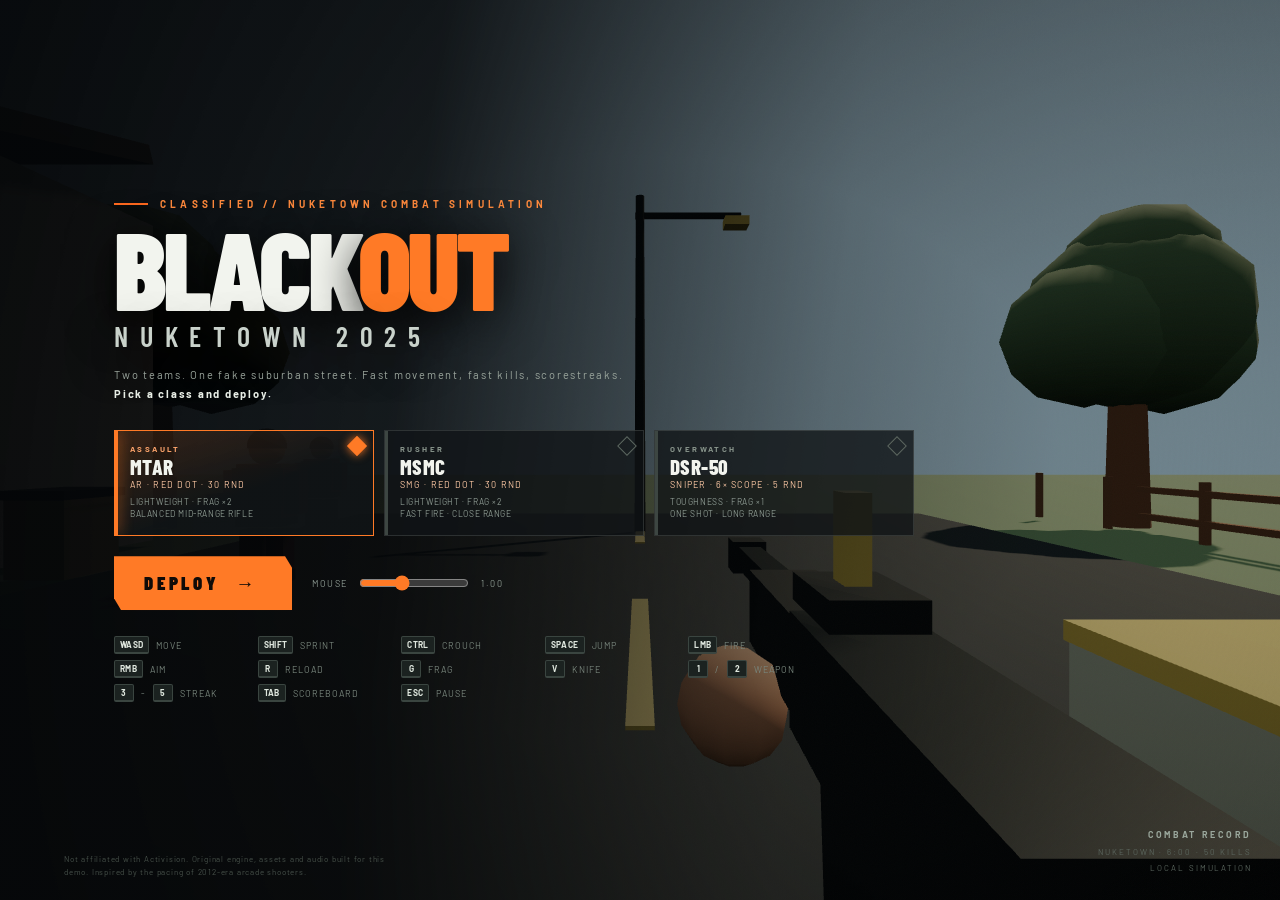
==== commit c12f9b56: "Save source and v2 conversation for issue #10 Run: 43683413258 Generation: 43683413258-1794723198887" ====
--- a/index.html
+++ b/index.html
@@ -1,111 +1,452 @@
 <!doctype html>
 <html lang="en">
 <head>
-  <meta charset="utf-8">
-  <meta name="viewport" content="width=device-width, initial-scale=1">
-  <meta name="theme-color" content="#101a27">
-  <link rel="icon" href="data:,">
-  <meta name="description" content="A playful, door-by-door biochemistry adventure. Learn the why behind every answer.">
-  <title>Cell Quest — Biochemistry, one door at a time</title>
-  <link rel="preconnect" href="https://fonts.googleapis.com">
-  <link rel="preconnect" href="https://fonts.gstatic.com" crossorigin>
-  <link href="https://fonts.googleapis.com/css2?family=DM+Mono:wght@400;500&family=DM+Sans:wght@400;500;600;700;800&family=Space+Grotesk:wght@400;500;600;700&display=swap" rel="stylesheet">
-  <link rel="stylesheet" href="styles.css">
+<meta charset="utf-8">
+<meta name="viewport" content="width=device-width,initial-scale=1,maximum-scale=1,user-scalable=no,viewport-fit=cover">
+<meta name="theme-color" content="#0a0c0e">
+<link rel="icon" href="data:,">
+<title>NUKETOWN 2025 — Blackout Ops</title>
+<style>
+@import url('https://fonts.googleapis.com/css2?family=Barlow+Condensed:wght@400;500;600;700;800;900&family=Barlow:wght@400;600;700&display=swap');
+
+*{box-sizing:border-box}
+html,body{margin:0;width:100%;height:100%;overflow:hidden;background:#07090b;color:#f2f4ee;
+  font-family:'Barlow Condensed','Arial Narrow',Arial,sans-serif;touch-action:none}
+body{user-select:none;-webkit-user-select:none;cursor:default}
+#game{position:fixed;inset:0;width:100%;height:100%;display:block;background:#0a0d10}
+.hidden{display:none!important}
+
+/* ---------------- generic overlays ---------------- */
+.screen{position:fixed;inset:0;z-index:40;display:flex;pointer-events:none}
+.screen .panel{pointer-events:auto}
+
+/* ---------------- menu ---------------- */
+#menu{background:linear-gradient(97deg,rgba(4,6,8,.96) 0%,rgba(4,6,8,.89) 32%,rgba(4,6,8,.45) 63%,rgba(4,6,8,.14) 100%)}
+#menu .menu-inner{position:relative;width:min(1180px,100%);margin:auto;padding:34px clamp(22px,5vw,70px);display:flex;flex-direction:column;justify-content:center;min-height:100%}
+.eyebrow{font-family:'Barlow',sans-serif;font-size:10px;letter-spacing:.42em;color:#ff8a3d;font-weight:700;margin:0 0 12px;display:flex;align-items:center;gap:12px}
+.eyebrow:before{content:'';width:34px;height:2px;background:#ff6a1f;display:inline-block}
+.logo{font-size:clamp(58px,8.6vw,116px);line-height:.82;font-weight:900;letter-spacing:-.035em;margin:0;text-transform:uppercase;text-shadow:0 10px 48px #000}
+.logo em{font-style:normal;color:#ff7a26}
+.logo small{display:block;font-size:clamp(18px,2.2vw,28px);letter-spacing:.42em;font-weight:600;color:#c9d2cb;margin-top:10px;line-height:1}
+.menu-sub{font-family:'Barlow',sans-serif;font-size:11px;letter-spacing:.16em;color:#9aa59c;margin:15px 0 0;max-width:510px;line-height:1.75}
+.menu-sub b{color:#e7ede5}
+
+.loadouts{display:flex;gap:10px;margin:26px 0 20px;flex-wrap:wrap;max-width:800px}
+.loadout{position:relative;flex:1 1 200px;min-width:178px;padding:13px 15px 14px;background:rgba(16,20,22,.78);border:1px solid rgba(190,206,192,.16);cursor:pointer;transition:.16s;overflow:hidden}
+.loadout:before{content:'';position:absolute;left:0;top:0;bottom:0;width:3px;background:#3d4642;transition:.16s}
+.loadout:hover{background:rgba(28,34,35,.9);border-color:rgba(255,122,38,.45);transform:translateY(-2px)}
+.loadout.active{border-color:#ff7a26;background:linear-gradient(160deg,rgba(255,122,38,.16),rgba(16,20,22,.92) 55%)}
+.loadout.active:before{background:#ff7a26;box-shadow:0 0 14px #ff7a26}
+.lo-tag{font-family:'Barlow',sans-serif;font-size:8px;letter-spacing:.3em;color:#89958c;font-weight:700}
+.loadout.active .lo-tag{color:#ffa66d}
+.lo-name{font-size:21px;font-weight:800;letter-spacing:.02em;margin:2px 0 1px;line-height:1.05;text-transform:uppercase}
+.lo-gun{font-family:'Barlow',sans-serif;font-size:9px;letter-spacing:.14em;color:#ffcaa6;margin-bottom:6px}
+.lo-perk{font-family:'Barlow',sans-serif;font-size:8.5px;letter-spacing:.07em;color:#8d9a92;line-height:1.5}
+.lo-check{position:absolute;right:9px;top:8px;width:14px;height:14px;border:1px solid #5c665f;transform:rotate(45deg)}
+.loadout.active .lo-check{background:#ff7a26;border-color:#ff7a26;box-shadow:0 0 10px #ff7a26}
+
+.menu-actions{display:flex;align-items:center;gap:20px;flex-wrap:wrap}
+.deploy{pointer-events:auto;border:0;background:#ff7a26;color:#100b08;font-family:'Barlow Condensed',Arial,sans-serif;font-weight:900;font-size:19px;letter-spacing:.2em;padding:15px 34px 15px 30px;cursor:pointer;
+  clip-path:polygon(0 0,96% 0,100% 22%,100% 100%,4% 100%,0 78%);box-shadow:0 10px 40px #ff6a1f2e;transition:.15s}
+.deploy:hover{background:#ffa04f;transform:translateY(-1px)}
+.deploy:active{transform:translateY(1px)}
+.sens-wrap{display:flex;align-items:center;gap:10px;font-family:'Barlow',sans-serif;font-size:9px;letter-spacing:.16em;color:#8d9a92}
+.sens-wrap input{width:110px;accent-color:#ff7a26;cursor:pointer}
+.controls{display:grid;grid-template-columns:repeat(auto-fit,minmax(112px,1fr));gap:6px 18px;max-width:700px;margin-top:26px;font-family:'Barlow',sans-serif;font-size:9px;letter-spacing:.11em;color:#78857c}
+.controls span{display:flex;align-items:center;gap:7px}
+.controls kbd{font-family:'Barlow',sans-serif;font-size:8.5px;font-weight:700;letter-spacing:.04em;color:#dfe7de;background:#1b2220;border:1px solid #3a4540;border-bottom-width:2px;border-radius:2px;padding:2px 5px;min-width:20px;text-align:center}
+.menu-foot{position:absolute;right:28px;bottom:24px;text-align:right;font-family:'Barlow',sans-serif;font-size:8px;letter-spacing:.24em;color:#5c675f;line-height:2}
+.menu-foot b{display:block;color:#9aa79c;font-size:9px;letter-spacing:.3em}
+.legal{position:absolute;left:clamp(22px,5vw,70px);bottom:20px;font-family:'Barlow',sans-serif;font-size:8px;letter-spacing:.1em;color:#48524b;max-width:330px;line-height:1.7}
+
+/* ---------------- hud ---------------- */
+#hud{position:fixed;inset:0;z-index:20;pointer-events:none;font-family:'Barlow Condensed',Arial,sans-serif}
+#hud.hidden{display:none}
+#minimapwrap{position:absolute;left:22px;bottom:22px;width:174px;height:174px;background:rgba(5,8,9,.62);border:1px solid rgba(224,234,224,.25);box-shadow:0 6px 30px rgba(0,0,0,.55);padding:5px}
+#minimap{width:100%;height:100%;display:block}
+.mm-label{position:absolute;left:8px;top:8px;font-family:'Barlow',sans-serif;font-size:7px;letter-spacing:.24em;color:#c9d5ca;opacity:.8;text-shadow:0 1px 3px #000}
+.mm-compass{position:absolute;right:8px;top:7px;font-family:'Barlow',sans-serif;font-size:8px;letter-spacing:.1em;color:#ffb07a;text-shadow:0 1px 3px #000}
+#streaks{position:absolute;left:22px;bottom:206px;display:flex;gap:6px}
+.streak{width:50px;height:44px;background:rgba(5,8,9,.6);border:1px solid rgba(224,234,224,.18);display:flex;flex-direction:column;align-items:center;justify-content:center;position:relative;overflow:hidden;transition:.2s}
+.streak .s-ico{font-size:17px;line-height:1;color:#93a196;filter:grayscale(1)}
+.streak .s-key{position:absolute;right:3px;top:2px;font-family:'Barlow',sans-serif;font-size:7px;color:#718076}
+.streak .s-name{font-family:'Barlow',sans-serif;font-size:6.5px;letter-spacing:.1em;color:#79877d;margin-top:2px}
+.streak .s-fill{position:absolute;left:0;bottom:0;height:2px;background:#ff7a26;width:0;transition:width .2s}
+.streak.ready{border-color:#ff8a3d;background:rgba(255,122,38,.17);box-shadow:0 0 18px rgba(255,122,38,.28)}
+.streak.ready .s-ico{color:#ffb27c;filter:none}
+.streak.ready .s-name,.streak.ready .s-key{color:#ffc49b}
+.streak.ready .s-fill{background:#ffb27c;width:100%!important;box-shadow:0 0 8px #ff7a26}
+.streak.used{opacity:.35}
+
+#killfeed{position:absolute;right:22px;top:18px;display:flex;flex-direction:column;align-items:flex-end;gap:3px;max-width:430px}
+.kf{display:flex;align-items:center;gap:7px;background:rgba(5,8,9,.48);border-right:2px solid #7d8a80;padding:4px 8px;font-size:12px;letter-spacing:.05em;animation:kfin .18s ease-out;font-weight:600}
+@keyframes kfin{from{transform:translateX(22px);opacity:0}to{transform:none;opacity:1}}
+.kf .kf-a{color:#79b7ff}.kf .kf-b{color:#ff7f70}
+.kf .kf-w{font-family:'Barlow',sans-serif;font-size:8px;letter-spacing:.12em;color:#bcc7bd;background:#20272a;padding:2px 5px}
+.kf.self{border-right-color:#ff7a26;background:rgba(50,20,8,.6)}
+.kf .kf-hs{color:#ffb04a;font-size:10px}
+
+#matchbar{position:absolute;top:16px;left:50%;transform:translateX(-50%);display:flex;align-items:stretch;background:rgba(5,8,9,.62);border:1px solid rgba(224,234,224,.16);box-shadow:0 5px 24px #0008}
+.mb-team{display:flex;align-items:center;gap:9px;padding:6px 16px 6px 12px;border-right:1px solid rgba(255,255,255,.1)}
+.mb-team.enemy{border-right:0;border-left:1px solid rgba(255,255,255,.1);flex-direction:row-reverse}
+.mb-score{font-size:30px;font-weight:800;line-height:.9;min-width:30px;text-align:center}
+.mb-blue .mb-score{color:#84beff}.mb-red .mb-score{color:#ff887a}
+.mb-tag{font-family:'Barlow',sans-serif;font-size:7px;letter-spacing:.2em;color:#93a096;text-align:center;line-height:1.6}
+.mb-tag b{display:block;font-size:10px;letter-spacing:.14em;color:#e4ebe2}
+.mb-mid{padding:6px 18px;display:flex;flex-direction:column;align-items:center;justify-content:center;min-width:86px}
+#matchTimer{font-size:21px;font-weight:700;letter-spacing:.04em;line-height:1}
+.mb-mode{font-family:'Barlow',sans-serif;font-size:6.5px;letter-spacing:.24em;color:#8b988e;margin-top:3px}
+#spectateTag{position:absolute;top:78px;left:50%;transform:translateX(-50%);font-family:'Barlow',sans-serif;font-size:8px;letter-spacing:.3em;color:#ff9a63;background:rgba(5,8,9,.5);padding:3px 10px}
+
+#crosshair{position:absolute;left:50%;top:50%;width:60px;height:60px;transform:translate(-50%,-50%)}
+#crosshair .ch{position:absolute;background:#e8f0e6;box-shadow:0 0 3px #000a,0 0 1px #000}
+#crosshair .ch.t,#crosshair .ch.b{width:1.5px;height:8px;left:50%;margin-left:-.75px}
+#crosshair .ch.l,#crosshair .ch.r{height:1.5px;width:8px;top:50%;margin-top:-.75px}
+#crosshair .ch.t{top:4px}#crosshair .ch.b{bottom:4px}#crosshair .ch.l{left:4px}#crosshair .ch.r{right:4px}
+#crosshair .dot{position:absolute;left:50%;top:50%;width:2px;height:2px;margin:-1px;background:#fff;border-radius:50%;box-shadow:0 0 3px #000}
+#crosshair.ads .ch{opacity:.0}
+#hitmarker{position:absolute;left:50%;top:50%;width:34px;height:34px;transform:translate(-50%,-50%) rotate(45deg);opacity:0}
+#hitmarker span{position:absolute;background:#fff;box-shadow:0 0 5px #000}
+#hitmarker span:nth-child(1){left:0;top:0;width:10px;height:2px}
+#hitmarker span:nth-child(2){right:0;top:0;width:10px;height:2px}
+#hitmarker span:nth-child(3){left:0;bottom:0;width:10px;height:2px}
+#hitmarker span:nth-child(4){right:0;bottom:0;width:10px;height:2px}
+#hitmarker.show{animation:hm .22s ease-out}
+#hitmarker.kill span{background:#ff4b3e}
+#hitmarker.head span{background:#ffc247}
+@keyframes hm{0%{opacity:1;transform:translate(-50%,-50%) rotate(45deg) scale(.7)}70%{opacity:1}100%{opacity:0;transform:translate(-50%,-50%) rotate(45deg) scale(1.25)}}
+
+#killconfirm{position:absolute;left:50%;top:calc(50% + 34px);transform:translateX(-50%);text-align:center;opacity:0;transition:opacity .18s}
+#killconfirm .kc-score{font-size:24px;font-weight:800;letter-spacing:.03em;color:#fff;text-shadow:0 2px 10px #000,0 0 20px #ff7a2666}
+#killconfirm .kc-txt{font-family:'Barlow',sans-serif;font-size:8px;letter-spacing:.28em;color:#ffb07a;margin-top:1px;text-shadow:0 1px 4px #000}
+#killconfirm.show{opacity:1}
+#notify{position:absolute;left:50%;top:22%;transform:translateX(-50%);text-align:center;opacity:0;transition:opacity .2s}
+#notify .n-main{font-size:22px;font-weight:800;letter-spacing:.16em;color:#ffd0ae;text-shadow:0 2px 12px #000,0 0 26px #ff6a1f44}
+#notify .n-sub{font-family:'Barlow',sans-serif;font-size:8px;letter-spacing:.3em;color:#c9d4ca;margin-top:3px;text-shadow:0 1px 4px #000}
+#notify.show{opacity:1}
+
+#healthwrap{position:absolute;left:22px;bottom:212px;width:174px}
+#healthbar{height:3px;background:rgba(255,255,255,.15);overflow:hidden}
+#healthfill{height:100%;width:100%;background:#d8e7cf;transition:width .12s}
+#hud.hurt #healthfill{background:#ff5a48}
+#equip{display:flex;gap:8px;margin-top:6px;font-family:'Barlow',sans-serif;font-size:8px;letter-spacing:.13em;color:#93a096}
+#equip b{color:#e6eee3;font-weight:600}
+
+#weaponhud{position:absolute;right:26px;bottom:20px;text-align:right;min-width:230px}
+#weaponName{font-size:23px;font-weight:800;letter-spacing:.05em;text-shadow:0 2px 12px #000;line-height:1}
+#weaponMode{font-family:'Barlow',sans-serif;font-size:7.5px;letter-spacing:.26em;color:#9aa79c;margin-top:3px}
+#ammoRow{display:flex;align-items:baseline;justify-content:flex-end;gap:8px;margin-top:2px;text-shadow:0 3px 16px #000}
+#ammoMag{font-size:44px;font-weight:800;line-height:.95;letter-spacing:-.02em}
+#ammoMag.low{color:#ff6c58}
+#ammoRes{font-size:19px;font-weight:600;color:#a4b0a5}
+#reloadHint{font-family:'Barlow',sans-serif;font-size:8px;letter-spacing:.26em;color:#ffb07a;height:12px;margin-top:2px;opacity:0;transition:.15s}
+#reloadHint.show{opacity:1}
+#weaponList{position:absolute;right:26px;bottom:126px;display:flex;flex-direction:column;align-items:flex-end;gap:2px;font-family:'Barlow',sans-serif;font-size:8px;letter-spacing:.16em;color:#65736a}
+#weaponList .wl{padding:2px 7px;border-right:2px solid transparent}
+#weaponList .wl.active{color:#e9f0e7;border-right-color:#ff7a26;background:rgba(255,122,38,.08)}
+
+#dmgArcs{position:absolute;inset:0;overflow:hidden}
+.arc{position:absolute;left:50%;top:50%;width:260px;height:260px;margin:-130px;border-radius:50%;border-top:3px solid #ff3b2e;filter:blur(1px);opacity:0;box-shadow:0 -8px 30px -12px #ff2a1d}
+#hurt{position:fixed;inset:0;z-index:19;pointer-events:none;background:radial-gradient(ellipse at center,transparent 32%,rgba(150,10,4,.0) 52%,rgba(170,12,6,.55) 100%);opacity:0;transition:opacity .25s}
+#flash{position:fixed;inset:0;z-index:18;pointer-events:none;background:#fff;opacity:0}
+#vignette{position:fixed;inset:0;z-index:17;pointer-events:none;background:radial-gradient(ellipse at center,transparent 46%,rgba(0,0,0,.34) 100%)}
+#grain{position:fixed;inset:0;z-index:16;pointer-events:none;opacity:.045;background-image:url("data:image/svg+xml;utf8,<svg xmlns='http://www.w3.org/2000/svg' width='140' height='140'><filter id='n'><feTurbulence type='fractalNoise' baseFrequency='.9' numOctaves='2'/></filter><rect width='140' height='140' filter='url(%23n)' opacity='.6'/></svg>")}
+#scope{position:fixed;inset:0;z-index:21;pointer-events:none;display:none}
+#scope.on{display:block}
+#scope .sc-ring{position:absolute;left:50%;top:50%;width:min(78vh,78vw);height:min(78vh,78vw);transform:translate(-50%,-50%);border-radius:50%;
+  box-shadow:0 0 0 2000px #000,inset 0 0 60px 30px #000;border:2px solid #0a0a0a}
+#scope .sc-cross{position:absolute;left:50%;top:50%;transform:translate(-50%,-50%);width:min(78vh,78vw);height:min(78vh,78vw)}
+#scope .sc-cross:before,#scope .sc-cross:after{content:'';position:absolute;background:#0b0f0c;opacity:.9}
+#scope .sc-cross:before{left:50%;top:0;bottom:0;width:1px}
+#scope .sc-cross:after{top:50%;left:0;right:0;height:1px}
+#scope .sc-mil{position:absolute;left:50%;top:50%;width:min(78vh,78vw);height:min(78vh,78vw);transform:translate(-50%,-50%);border-radius:50%;background:
+  radial-gradient(circle at 50% 50%,transparent 0 9%,#0b0f0c 9.2% 9.6%,transparent 9.8% 19%,#0b0f0c 19.2% 19.6%,transparent 19.8%) ;opacity:.75}
+
+/* ---------------- death / pause / end ---------------- */
+#death{position:fixed;inset:0;z-index:30;pointer-events:none;display:flex;flex-direction:column;align-items:center;justify-content:center;background:radial-gradient(ellipse at center,rgba(60,4,2,.18),rgba(8,2,2,.72));opacity:0;transition:opacity .3s}
+#death.on{opacity:1}
+#death .d-kicker{font-family:'Barlow',sans-serif;font-size:9px;letter-spacing:.36em;color:#ff9c8c}
+#death .d-killer{font-size:42px;font-weight:800;letter-spacing:.03em;margin:4px 0 2px;text-shadow:0 5px 30px #000}
+#death .d-weap{font-family:'Barlow',sans-serif;font-size:9px;letter-spacing:.24em;color:#b9c4ba}
+#death .d-respawn{font-family:'Barlow',sans-serif;font-size:8px;letter-spacing:.3em;color:#8b978d;margin-top:22px}
+#death .d-count{font-size:34px;font-weight:800;color:#ffd0c4;line-height:1}
+
+#pause,#endscreen{position:fixed;inset:0;z-index:45;display:flex;align-items:center;justify-content:center;background:rgba(5,8,9,.8);backdrop-filter:blur(4px);pointer-events:auto}
+.pause-card{width:min(460px,92vw);background:#0d1214;border:1px solid #2b3537;padding:30px;box-shadow:0 18px 80px #000}
+.pause-card h2{margin:0;font-size:38px;font-weight:900;letter-spacing:.02em;line-height:1}
+.pause-card .pc-tag{font-family:'Barlow',sans-serif;font-size:8px;letter-spacing:.3em;color:#ff8a3d;margin-bottom:8px}
+.pause-card .pc-row{display:flex;justify-content:space-between;align-items:center;gap:16px;margin-top:18px;font-family:'Barlow',sans-serif;font-size:9px;letter-spacing:.15em;color:#9aa79c}
+.pause-card .pc-row input{width:180px;accent-color:#ff7a26}
+.pc-btns{display:flex;gap:10px;margin-top:26px}
+.pc-btn{border:1px solid #46514b;background:#151c1c;color:#e6eee3;font-family:'Barlow Condensed',Arial,sans-serif;font-weight:700;font-size:14px;letter-spacing:.16em;padding:10px 18px;cursor:pointer}
+.pc-btn.primary{background:#ff7a26;border-color:#ff7a26;color:#150d08}
+.pc-btn:hover{filter:brightness(1.15)}
+
+#endscreen .end-inner{width:min(760px,94vw);text-align:center}
+#endResult{font-size:clamp(54px,9vw,104px);font-weight:900;letter-spacing:.02em;line-height:.86;margin:0;text-shadow:0 8px 50px #000}
+#endResult.win{color:#ffb073}
+#endResult.loss{color:#ff5f50}
+#endSub{font-family:'Barlow',sans-serif;font-size:9px;letter-spacing:.32em;color:#aab6ac;margin-top:14px}
+.end-stats{display:grid;grid-template-columns:repeat(5,1fr);gap:1px;background:#2a3335;border:1px solid #2a3335;margin:30px 0}
+.end-stat{background:#0d1214;padding:14px 6px}
+.end-stat .es-v{font-size:30px;font-weight:800;line-height:1}
+.end-stat .es-k{font-family:'Barlow',sans-serif;font-size:7px;letter-spacing:.24em;color:#8b978d;margin-top:5px}
+.end-btns{display:flex;justify-content:center;gap:10px}
+
+#loading{position:fixed;inset:0;z-index:60;background:#07090b;display:flex;flex-direction:column;align-items:center;justify-content:center;gap:16px;transition:opacity .4s}
+#loading.gone{opacity:0;pointer-events:none}
+.ld-logo{font-size:34px;font-weight:900;letter-spacing:.3em;color:#dfe8dd}
+.ld-bar{width:220px;height:2px;background:#252d2b;overflow:hidden}
+.ld-bar i{display:block;height:100%;width:0;background:#ff7a26;transition:width .25s}
+.ld-txt{font-family:'Barlow',sans-serif;font-size:8px;letter-spacing:.3em;color:#66736a}
+
+#clickcatch{position:fixed;inset:0;z-index:25;display:flex;align-items:center;justify-content:center;background:rgba(3,5,6,.35);cursor:pointer}
+#clickcatch .cc{font-family:'Barlow',sans-serif;font-size:10px;letter-spacing:.3em;color:#e9f0e7;background:rgba(6,9,10,.85);border:1px solid #3c4741;padding:14px 26px;text-shadow:0 1px 5px #000}
+
+.mobile-only{display:none}
+#touchControls{display:none}
+#rotatePrompt{display:none}
+@media(max-width:820px){
+  #minimapwrap{width:120px;height:120px;left:12px;bottom:12px}
+  #streaks{bottom:142px;left:12px;gap:4px}
+  .streak{width:40px;height:36px}
+  #healthwrap{left:12px;bottom:140px;width:120px}
+  #weaponhud{right:14px;bottom:12px;min-width:170px}
+  #weaponName{font-size:17px}#ammoMag{font-size:34px}#ammoRes{font-size:15px}
+  #weaponList{display:none}
+  #matchbar{transform:translateX(-50%) scale(.86);top:10px}
+  #killfeed{top:64px;right:10px;max-width:270px}
+  .kf{font-size:10px}
+  #equip{display:none}
+  .legal{display:none}
+  .mobile-only{display:block}
+  #menu .menu-inner{padding-top:60px;justify-content:flex-start}
+  #menu{background:linear-gradient(180deg,rgba(4,6,8,.94),rgba(4,6,8,.72))}
+  .controls{display:none}
+}
+@media(max-height:620px){
+  .logo{font-size:52px}.menu-sub{display:none}.loadouts{margin:14px 0}.controls{display:none}
+  #menu .menu-inner{padding-top:20px}
+}
+/* Android landscape touch layout */
+@media (pointer:coarse) and (orientation:landscape){
+  #touchControls{display:block;position:fixed;inset:0;z-index:23;pointer-events:none}
+  #touchControls.hidden{display:none!important}
+  #lookArea{position:absolute;left:38%;right:0;top:0;bottom:0;pointer-events:auto;touch-action:none}
+  .touch-btn{pointer-events:auto;touch-action:none;border:1px solid rgba(255,255,255,.42);background:rgba(9,14,15,.55);color:#fff;border-radius:50%;font:800 10px 'Barlow',Arial,sans-serif;letter-spacing:.08em;text-shadow:0 1px 3px #000;box-shadow:0 3px 12px #0006;display:flex;align-items:center;justify-content:center;padding:0;user-select:none;-webkit-user-select:none}
+  .touch-btn:active,.touch-btn.down{background:rgba(255,122,38,.78);border-color:#ffc18c}
+  #movePad{pointer-events:auto;touch-action:none;position:absolute;left:max(18px,env(safe-area-inset-left));bottom:max(18px,env(safe-area-inset-bottom));width:clamp(94px,19vh,142px);height:clamp(94px,19vh,142px);border:1px solid #ffffff55;border-radius:50%;background:#090e0f55;box-shadow:inset 0 0 24px #0005}
+  #moveNub{position:absolute;left:50%;top:50%;width:40%;height:40%;transform:translate(-50%,-50%);border-radius:50%;background:#dbe5dc66;border:1px solid #ffffff80;pointer-events:none}
+  #touchActions{position:absolute;right:max(14px,env(safe-area-inset-right));bottom:max(14px,env(safe-area-inset-bottom));width:clamp(190px,36vh,230px);height:clamp(190px,36vh,220px);pointer-events:none}
+  #touchActions .touch-btn{position:absolute}
+  #touchFire{width:clamp(66px,13vh,92px);height:clamp(66px,13vh,92px);right:0;bottom:0;background:rgba(190,63,38,.68);font-size:12px}
+  #touchAim{width:52px;height:52px;right:82px;bottom:11px}
+  #touchJump{width:48px;height:48px;right:16px;bottom:104px}
+  #touchReload{width:44px;height:44px;right:78px;bottom:83px}
+  #touchGrenade{width:44px;height:44px;right:132px;bottom:61px}
+  #touchKnife{width:40px;height:40px;right:133px;bottom:10px}
+  #touchSwap{width:46px;height:42px;right:82px;bottom:147px;border-radius:12px}
+  #touchPause{position:absolute;right:max(12px,env(safe-area-inset-right));top:max(10px,env(safe-area-inset-top));width:42px;height:38px;border-radius:8px;font-size:9px}
+  #touchControls .touch-streaks{position:absolute;left:50%;bottom:max(10px,env(safe-area-inset-bottom));transform:translateX(-50%);display:flex;gap:6px;pointer-events:none}
+  .touch-streak{pointer-events:auto;touch-action:none;width:44px;height:34px;border-radius:6px;font-size:8px}
+  #minimapwrap{width:clamp(82px,15vh,112px);height:clamp(82px,15vh,112px);left:max(10px,env(safe-area-inset-left));top:max(10px,env(safe-area-inset-top));bottom:auto}
+  #healthwrap{left:max(10px,env(safe-area-inset-left));bottom:calc(max(10px,env(safe-area-inset-bottom)) + clamp(90px,16vh,120px));width:clamp(82px,15vh,112px)}
+  #equip{display:none}
+  #streaks{display:none} #weaponhud{right:max(12px,env(safe-area-inset-right));bottom:calc(max(12px,env(safe-area-inset-bottom)) + clamp(190px,43vh,230px));min-width:100px}
+  #weaponName{font-size:15px}#ammoMag{font-size:27px}#ammoRes{font-size:12px}#weaponMode{font-size:6px}
+  #matchbar{top:max(8px,env(safe-area-inset-top));transform:translateX(-50%) scale(.78);transform-origin:top center}
+  #killfeed{right:60px;top:10px;max-width:180px}.kf{font-size:9px}
+  #menu .menu-inner{padding:18px 26px;justify-content:center;min-height:100%}
+  .logo{font-size:clamp(48px,9vh,76px)}.logo small{font-size:15px;margin-top:6px}
+  .eyebrow{margin-bottom:6px;font-size:8px}.menu-sub{margin-top:8px;font-size:9px;line-height:1.4}
+  .loadouts{gap:7px;margin:12px 0;max-width:670px}.loadout{min-width:0;padding:9px 10px}.lo-name{font-size:17px}.lo-perk{font-size:7px}.lo-gun{font-size:7px;margin-bottom:3px}
+  .controls{display:none}.menu-foot{right:12px;bottom:10px;font-size:7px}.legal{display:none}
+  .deploy{font-size:16px;padding:12px 25px}.menu-actions{gap:12px}
+}
+@media (pointer:coarse) and (orientation:portrait){
+  #rotatePrompt{display:flex;position:fixed;inset:0;z-index:100;background:#080b0c;color:#f2f4ee;align-items:center;justify-content:center;text-align:center;padding:26px;font-family:'Barlow Condensed',Arial,sans-serif}
+  #rotatePrompt .rotate-card{max-width:300px}
+  #rotatePrompt .rotate-icon{font-size:58px;color:#ff7a26;line-height:1;margin-bottom:14px;display:block;animation:rotateHint 1.8s ease-in-out infinite}
+  #rotatePrompt b{display:block;font-size:23px;letter-spacing:.12em}
+  #rotatePrompt span{display:block;font:10px 'Barlow',Arial,sans-serif;letter-spacing:.18em;color:#9aa79c;margin-top:8px;line-height:1.7}
+}
+@keyframes rotateHint{50%{transform:rotate(-90deg)}}
+</style>
 </head>
 <body>
-  <div class="app-shell">
-    <header class="topbar">
-      <a class="brand" href="#" aria-label="Cell Quest home" id="home-link"><span class="brand-mark"><span></span><span></span><span></span><span></span></span><span>CELL<span class="brand-light">QUEST</span></span></a>
-      <div class="top-meta"><span class="live-dot"></span><span>THE BIOCHEMISTRY ARCADE</span><span class="meta-divider"></span><span>FIELD NOTES · VOL. 01</span></div>
-      <button class="sound-toggle" id="sound-toggle" aria-label="Toggle sound effects" title="Toggle sound effects"><span class="sound-icon">♪</span><span class="sound-label">SOUND OFF</span></button>
-    </header>
-
-    <main id="app">
-      <section class="welcome-screen" id="welcome-screen">
-        <div class="welcome-copy">
-          <div class="eyebrow"><span class="eyebrow-line"></span> YOUR NEXT GREAT DISCOVERY</div>
-          <h1>Biochemistry<br>has <span class="italic-word">doors.</span></h1>
-          <p class="welcome-lede">Every question opens one. Pick the answer that feels right, then step inside to find out why.</p>
-          <div class="welcome-facts"><div><strong>17</strong><span>CHAPTERS</span></div><i></i><div><strong>240+</strong><span>QUESTION BANK</span></div><i></i><div><strong>∞</strong><span>“AHA!” MOMENTS</span></div></div>
-          <button class="primary-button" id="start-button"><span>CHOOSE YOUR CHAPTER</span><span class="button-arrow">↗</span></button>
-          <div class="tiny-note"><span>✳</span> Five questions per chapter run. No grades, just good questions.</div>
-          <aside class="welcome-guidance" aria-label="Friendly question advice and hints">
-            <div class="guidance-heading"><span>✦</span><strong>A few kind reminders</strong></div>
-            <ul>
-              <li><b>Read the ask:</b> is it about a molecule’s shape, job, or location?</li>
-              <li><b>Use the clues:</b> cross out choices from the wrong category first.</li>
-              <li><b>Take your time:</b> connect the answer to a reason, not just a memorized word.</li>
-            </ul>
-          </aside>
-        </div>
-        <div class="welcome-art" aria-label="Illustration of glowing biochemical doors">
-          <div class="art-label art-label-top">FIG 01 — THE PATHWAY</div>
-          <div class="orbit orbit-one"></div><div class="orbit orbit-two"></div><div class="molecule molecule-a">O</div><div class="molecule molecule-b">N</div><div class="molecule molecule-c">P</div>
-          <div class="door-scene"><div class="scene-floor"></div><div class="hero-door"><div class="door-inner"><div class="door-panel"><span class="door-number">01</span><span class="door-glyph">✳</span><span class="door-caption">ENTER THE<br>UNKNOWN</span><span class="door-handle"></span></div></div></div><div class="door-shadow"></div></div>
-          <div class="art-label art-label-bottom">A LITTLE CURIOSITY GOES A LONG WAY <span>→</span></div>
-          <span class="art-star star-one">✳</span><span class="art-star star-two">✴</span>
-        </div>
-        <div class="welcome-footer"><span>01 / 17 — PICK A PATH</span><span>MADE FOR THE CURIOUS <span class="footer-spark">✳</span></span></div>
-      </section>
-
-      <section class="game-screen hidden" id="game-screen">
-        <aside class="sidebar">
-          <button class="back-button" id="back-button"><span>←</span> ALL CHAPTERS</button>
-          <div class="chapter-label">YOUR CURRENT EXPEDITION</div>
-          <div class="chapter-name" id="chapter-name">Foundations</div>
-          <div class="chapter-index" id="chapter-index">CHAPTER 01</div>
-          <div class="sidebar-rule"></div>
-          <div class="progress-heading"><span>FIELD PROGRESS</span><span id="progress-count">01 / 05</span></div>
-          <div class="progress-track"><div id="progress-fill"></div></div>
-          <div class="progress-dots" id="progress-dots"></div>
-          <div class="sidebar-bottom"><div class="streak-badge"><span class="streak-icon">✳</span><div><span class="streak-number" id="streak-count">0</span><span class="streak-caption">DOOR STREAK</span></div></div><div class="sidebar-tip"><span class="tip-star">✦</span><p>Wrong turns are still part of the map.</p></div><div class="chapter-switch"><span>CHANGE CHAPTER</span><button id="chapter-switch-button">↗</button></div></div>
-        </aside>
-
-        <div class="game-main">
-          <div class="game-topline"><div><span class="breadcrumb-muted">EXPEDITION</span><span class="crumb-slash">/</span><span id="crumb-chapter">FOUNDATIONS</span></div><div class="score-pill"><span class="score-star">✳</span><span id="score-count">0</span><span class="score-label">DISCOVERIES</span></div></div>
-          <div class="question-area">
-            <div class="question-kicker"><span class="question-number" id="question-number">QUESTION 01</span><span class="question-saved-mark hidden" id="question-saved-mark" aria-label="Already answered">✓ SAVED</span><span class="kicker-dash"></span><span class="question-topic" id="question-topic">THE BUILDING BLOCKS</span></div>
-            <h2 class="question-text" id="question-text"></h2>
-            <div class="instruction"><span class="instruction-icon">↳</span> Pick a door. The answer is waiting inside.</div>
-          </div>
-          <div class="doors-grid" id="doors-grid"></div>
-          <div class="game-foot"><span>TRUST YOUR INSTINCTS. THEN LEARN THE WHY.</span><span>◈ &nbsp; BIOCHEMISTRY, UNLOCKED</span></div>
-        </div>
-      </section>
-
-      <section class="chapter-screen hidden" id="chapter-screen">
-        <div class="chapter-screen-head"><button class="back-button" id="home-button"><span>←</span> BACK TO HOME</button><div class="eyebrow"><span class="eyebrow-line"></span> PATHWAYS INTO THE CELL</div><h2>Where to<br><span class="italic-word">begin?</span></h2><p>Choose a chapter, then choose how you want to learn.</p></div>
-        <div class="mode-picker" role="group" aria-label="Choose a learning mode">
-          <button class="mode-button is-active" data-mode="quiz" aria-pressed="true"><strong>Quick quiz</strong><span>Five questions</span></button>
-          <button class="mode-button" data-mode="explain" aria-pressed="false"><strong>Explain it</strong><span>Put answers in your words</span></button>
-          <button class="mode-button" data-mode="define" aria-pressed="false"><strong>Define terms</strong><span>Practice the word bank</span></button>
-          <button class="mode-button" data-mode="all" aria-pressed="false"><strong>Study all</strong><span>Every question in a chapter</span></button>
-        </div>
-        <div class="chapter-grid" id="chapter-grid"></div>
-        <div class="chapter-screen-footer"><span id="chapter-count-note">YOUR BIOCHEMISTRY FIELD GUIDE</span><span>✳ TAKE THE SCENIC ROUTE</span></div>
-      </section>
-
-      <div class="modal-backdrop hidden" id="feedback-modal" role="dialog" aria-modal="true" aria-labelledby="feedback-title">
-        <div class="feedback-card" id="feedback-card">
-          <div class="feedback-top"><span class="feedback-status" id="feedback-status">DOOR OPENED</span><button class="modal-close" id="modal-close" aria-label="Close explanation">×</button></div>
-          <div class="feedback-symbol" id="feedback-symbol">✳</div>
-          <div class="feedback-choice" id="feedback-choice"></div>
-          <h2 id="feedback-title">You found it.</h2>
-          <p class="feedback-explanation" id="feedback-explanation"></p>
-          <div class="explain-box hidden" id="explain-box"><label for="explain-input">YOUR EXPLANATION</label><textarea id="explain-input" rows="3" maxlength="500" placeholder="Explain the key idea in your own words…" autocomplete="off"></textarea><div class="analogy-error hidden" id="explain-error">Write a little more before checking your explanation.</div><div class="explain-review hidden" id="explain-review" aria-live="polite"></div><button class="analogy-submit" id="explain-submit">CHECK MY EXPLANATION ↗</button></div>
-          <div class="analogy-review hidden" id="analogy-review" aria-live="polite"></div>
-          <div class="analogy-box hidden" id="analogy-box"><div class="analogy-heading"><span>✎</span> MAKE IT MAKE SENSE</div><p id="analogy-prompt">Connect the idea to something familiar. What maps to what—and where does the comparison stop matching?</p><label for="analogy-input">YOUR ANALOGY</label><textarea id="analogy-input" rows="3" maxlength="280" placeholder="It's a little like…" autocomplete="off"></textarea><div class="analogy-bottom"><span id="analogy-hint">A comparison in your own words (at least 12 characters).</span><span id="char-count">0 / 280</span></div><div class="analogy-error hidden" id="analogy-error">Add a little more detail to your analogy before continuing.</div><button class="analogy-submit" id="analogy-submit">LOCK IN MY ANALOGY <span>↗</span></button></div>
-          <div class="feedback-actions" id="feedback-actions"><button class="continue-button" id="continue-button">NEXT QUESTION <span>→</span></button><button class="review-button" id="review-button">REVISIT THIS QUESTION</button></div>
-        </div>
+<canvas id="game"></canvas>
+
+<div id="grain"></div>
+<div id="vignette"></div>
+<div id="hurt"></div>
+<div id="flash"></div>
+
+<!-- ============ HUD ============ -->
+<div id="hud" class="hidden">
+  <div id="dmgArcs"></div>
+  <div id="minimapwrap">
+    <canvas id="minimap" width="328" height="328"></canvas>
+    <div class="mm-label">NUKETOWN</div>
+    <div class="mm-compass" id="mmCompass">N</div>
+  </div>
+  <div id="streaks">
+    <div class="streak" id="streak0" data-i="0"><span class="s-key">3</span><span class="s-ico">◉</span><span class="s-name">UAV</span><i class="s-fill"></i></div>
+    <div class="streak" id="streak1" data-i="1"><span class="s-key">4</span><span class="s-ico">➤</span><span class="s-name">H-K</span><i class="s-fill"></i></div>
+    <div class="streak" id="streak2" data-i="2"><span class="s-key">5</span><span class="s-ico">☄</span><span class="s-name">STRIKE</span><i class="s-fill"></i></div>
+  </div>
+  <div id="healthwrap">
+    <div id="healthbar"><div id="healthfill"></div></div>
+    <div id="equip"><span>FRAG <b id="fragCount">×2</b></span><span>KNIFE <b>[V]</b></span></div>
+  </div>
+
+  <div id="matchbar">
+    <div class="mb-team mb-blue"><div class="mb-score" id="scoreBlue">0</div><div class="mb-tag"><b>BLACKOUT</b>YOUR TEAM</div></div>
+    <div class="mb-mid"><div id="matchTimer">6:00</div><div class="mb-mode">TEAM DEATHMATCH</div></div>
+    <div class="mb-team mb-red"><div class="mb-score" id="scoreRed">0</div><div class="mb-tag"><b>CELL</b>ENEMY</div></div>
+  </div>
+  <div id="spectateTag" class="hidden">RESPAWNING</div>
+
+  <div id="killfeed"></div>
+
+  <div id="crosshair">
+    <div class="ch t"></div><div class="ch b"></div><div class="ch l"></div><div class="ch r"></div><div class="dot"></div>
+  </div>
+  <div id="hitmarker"><span></span><span></span><span></span><span></span></div>
+  <div id="killconfirm"><div class="kc-score">+100</div><div class="kc-txt">ENEMY DOWN</div></div>
+  <div id="notify"><div class="n-main">UAV ONLINE</div><div class="n-sub">ENEMY POSITIONS REVEALED</div></div>
+
+  <div id="weaponhud">
+    <div id="weaponMode">ASSAULT RIFLE</div>
+    <div id="weaponName">MTAR</div>
+    <div id="ammoRow"><div id="ammoMag">30</div><div id="ammoRes">/ 180</div></div>
+    <div id="reloadHint">RELOADING</div>
+  </div>
+  <div id="weaponList">
+    <div class="wl active" id="wl1">1 · PRIMARY</div>
+    <div class="wl" id="wl2">2 · M1911</div>
+  </div>
+</div>
+
+<div id="scope"><div class="sc-ring"></div><div class="sc-mil"></div><div class="sc-cross"></div></div>
+
+<!-- ============ DEATH ============ -->
+<div id="death">
+  <div class="d-kicker">YOU WERE KILLED BY</div>
+  <div class="d-killer" id="deathKiller">HAVOC</div>
+  <div class="d-weap" id="deathWeapon">MTAR</div>
+  <div class="d-respawn">RESPAWN IN</div>
+  <div class="d-count" id="respawnCount">3</div>
+</div>
+
+<!-- ============ MENU ============ -->
+<div id="menu" class="screen">
+  <div class="menu-inner">
+    <div class="eyebrow">CLASSIFIED // NUKETOWN COMBAT SIMULATION</div>
+    <h1 class="logo">BLACK<em>OUT</em><small>NUKETOWN 2025</small></h1>
+    <p class="menu-sub">Two teams. One fake suburban street. Fast movement, fast kills, scorestreaks. <b>Pick a class and deploy.</b></p>
+
+    <div class="loadouts" id="loadouts">
+      <div class="loadout active" data-loadout="0">
+        <div class="lo-tag">ASSAULT</div><div class="lo-name">MTAR</div>
+        <div class="lo-gun">AR · RED DOT · 30 RND</div>
+        <div class="lo-perk">LIGHTWEIGHT · FRAG ×2<br>BALANCED MID-RANGE RIFLE</div>
+        <div class="lo-check"></div>
       </div>
-      <section class="word-practice hidden" id="word-practice-screen" aria-labelledby="practice-term"><button class="back-button" id="practice-back"><span>←</span> ALL CHAPTERS</button><div class="practice-card"><div class="eyebrow"><span class="eyebrow-line"></span> DEFINE IT IN YOUR OWN WORDS</div><div class="practice-progress" id="practice-progress">TERM 01 / 01</div><h2 id="practice-term"></h2><p>Write what you think this term means. Then reveal the field-guide definition and compare.</p><label for="definition-input">YOUR DEFINITION</label><textarea id="definition-input" rows="4" maxlength="500" placeholder="I think this means…"></textarea><div class="analogy-error hidden" id="definition-error">Add a little more detail before checking your definition.</div><div class="practice-actions"><button class="primary-button" id="definition-check"><span>CHECK MY DEFINITION</span><span class="button-arrow">↗</span></button><button class="review-button hidden" id="definition-next">NEXT TERM →</button></div><div class="definition-reveal hidden" id="definition-reveal" aria-live="polite"></div></div></section>
-
-      <div class="modal-backdrop hidden" id="word-bank-modal" role="dialog" aria-modal="true" aria-labelledby="word-bank-title"><div class="word-bank-card"><div class="feedback-top"><h2 id="word-bank-title">WORD BANK</h2><button class="modal-close" id="word-bank-close" aria-label="Close word bank">×</button></div><div id="word-bank-content"></div></div></div>
-      <section class="complete-screen hidden" id="complete-screen"><div class="complete-card"><div class="complete-ornament">✳</div><div class="eyebrow"><span class="eyebrow-line"></span> EXPEDITION COMPLETE</div><h2>Look at you,<br><span class="italic-word">cell explorer.</span></h2><p id="complete-message">You made it through every door.</p><div class="complete-stats"><div><strong id="final-score">0/5</strong><span>FIRST-TRY FINDS</span></div><i></i><div><strong id="final-streak">0</strong><span>BEST STREAK</span></div></div><button class="primary-button" id="replay-button"><span>EXPLORE THIS CHAPTER AGAIN</span><span class="button-arrow">↗</span></button><button class="review-button complete-chapters" id="complete-chapters">PICK ANOTHER CHAPTER</button></div><div class="complete-decoration"><div class="complete-ring ring-a"></div><div class="complete-ring ring-b"></div><span>ATP</span><span>H₂O</span><span>✦</span></div></section>
-    </main>
-  </div>
-  <script src="bank-a.js"></script>
-  <script src="learning-data.js"></script>
-  <script src="game.js"></script>
+      <div class="loadout" data-loadout="1">
+        <div class="lo-tag">RUSHER</div><div class="lo-name">MSMC</div>
+        <div class="lo-gun">SMG · RED DOT · 30 RND</div>
+        <div class="lo-perk">LIGHTWEIGHT · FRAG ×2<br>FAST FIRE · CLOSE RANGE</div>
+        <div class="lo-check"></div>
+      </div>
+      <div class="loadout" data-loadout="2">
+        <div class="lo-tag">OVERWATCH</div><div class="lo-name">DSR-50</div>
+        <div class="lo-gun">SNIPER · 6× SCOPE · 5 RND</div>
+        <div class="lo-perk">TOUGHNESS · FRAG ×1<br>ONE SHOT · LONG RANGE</div>
+        <div class="lo-check"></div>
+      </div>
+    </div>
+
+    <div class="menu-actions">
+      <button class="deploy" id="deployBtn">DEPLOY &nbsp;→</button>
+      <div class="sens-wrap"><span>MOUSE</span><input id="sensInput" type="range" min="20" max="240" value="100"><span id="sensVal">1.00</span></div>
+    </div>
+
+    <div class="controls">
+      <span><kbd>WASD</kbd> MOVE</span><span><kbd>SHIFT</kbd> SPRINT</span><span><kbd>CTRL</kbd> CROUCH</span>
+      <span><kbd>SPACE</kbd> JUMP</span><span><kbd>LMB</kbd> FIRE</span><span><kbd>RMB</kbd> AIM</span>
+      <span><kbd>R</kbd> RELOAD</span><span><kbd>G</kbd> FRAG</span><span><kbd>V</kbd> KNIFE</span>
+      <span><kbd>1</kbd>/<kbd>2</kbd> WEAPON</span><span><kbd>3</kbd>-<kbd>5</kbd> STREAK</span><span><kbd>TAB</kbd> SCOREBOARD</span>
+      <span><kbd>ESC</kbd> PAUSE</span>
+    </div>
+  </div>
+  <div class="menu-foot"><b>COMBAT RECORD</b>NUKETOWN · 6:00 · 50 KILLS<br>LOCAL SIMULATION</div>
+  <div class="legal">Not affiliated with Activision. Original engine, assets and audio built for this demo. Inspired by the pacing of 2012-era arcade shooters.</div>
+</div>
+
+<!-- ============ PAUSE ============ -->
+<div id="pause" class="hidden">
+  <div class="pause-card">
+    <div class="pc-tag">SIMULATION PAUSED</div>
+    <h2>STANDBY</h2>
+    <div class="pc-row"><span>MOUSE SENSITIVITY</span><input id="pauseSens" type="range" min="20" max="240" value="100"></div>
+    <div class="pc-row"><span>SCORE LIMIT</span><span id="pauseScore">0 — 0</span></div>
+    <div class="pc-btns"><button class="pc-btn primary" id="resumeBtn">RESUME</button><button class="pc-btn" id="quitBtn">QUIT MATCH</button></div>
+  </div>
+</div>
+
+<!-- ============ END ============ -->
+<div id="endscreen" class="hidden">
+  <div class="end-inner">
+    <h1 id="endResult">VICTORY</h1>
+    <div id="endSub">TEAM DEATHMATCH · NUKETOWN 2025</div>
+    <div class="end-stats">
+      <div class="end-stat"><div class="es-v" id="esKills">0</div><div class="es-k">KILLS</div></div>
+      <div class="end-stat"><div class="es-v" id="esDeaths">0</div><div class="es-k">DEATHS</div></div>
+      <div class="end-stat"><div class="es-v" id="esKd">0.00</div><div class="es-k">K/D</div></div>
+      <div class="end-stat"><div class="es-v" id="esScore">0</div><div class="es-k">SCORE</div></div>
+      <div class="end-stat"><div class="es-v" id="esAcc">0%</div><div class="es-k">ACCURACY</div></div>
+    </div>
+    <div class="end-btns"><button class="pc-btn primary" id="againBtn">PLAY AGAIN</button><button class="pc-btn" id="menuBtn">CHANGE CLASS</button></div>
+  </div>
+</div>
+
+<div id="clickcatch" class="hidden"><div class="cc">CLICK TO CAPTURE MOUSE</div></div>
+
+<div id="touchControls" class="hidden" aria-label="Touch controls">
+  <div id="lookArea" aria-hidden="true"></div>
+  <div id="movePad" aria-label="Move">
+    <div id="moveNub"></div>
+  </div>
+  <div id="touchActions">
+    <button class="touch-btn" id="touchFire" data-touch-action="fire">FIRE</button>
+    <button class="touch-btn" id="touchAim" data-touch-action="aim">AIM</button>
+    <button class="touch-btn" id="touchJump" data-touch-action="jump">JUMP</button>
+    <button class="touch-btn" id="touchReload" data-touch-action="reload">R</button>
+    <button class="touch-btn" id="touchGrenade" data-touch-action="grenade">FRAG</button>
+    <button class="touch-btn" id="touchKnife" data-touch-action="knife">KNIFE</button>
+    <button class="touch-btn" id="touchSwap" data-touch-action="swap">SWAP</button>
+  </div>
+  <button class="touch-btn" id="touchPause" data-touch-action="pause">Ⅱ</button>
+  <div class="touch-streaks">
+    <button class="touch-btn touch-streak" data-touch-action="streak0">UAV</button>
+    <button class="touch-btn touch-streak" data-touch-action="streak1">H-K</button>
+    <button class="touch-btn touch-streak" data-touch-action="streak2">STRIKE</button>
+  </div>
+</div>
+
+<div id="rotatePrompt" role="status" aria-live="polite">
+  <div class="rotate-card"><b class="rotate-icon">▱</b><b>ROTATE YOUR DEVICE</b><span>BLACKOUT OPS IS DESIGNED FOR LANDSCAPE PLAY</span></div>
+</div>
+
+<div id="loading">
+  <div class="ld-logo">BLACKOUT</div>
+  <div class="ld-bar"><i id="ldFill"></i></div>
+  <div class="ld-txt" id="ldTxt">BUILDING NUKETOWN…</div>
+</div>
+
+<script type="importmap">
+{ "imports": { "three": "./vendor/three.module.js" } }
+</script>
+<script type="module" src="./src/main.js"></script>
 </body>
 </html>
